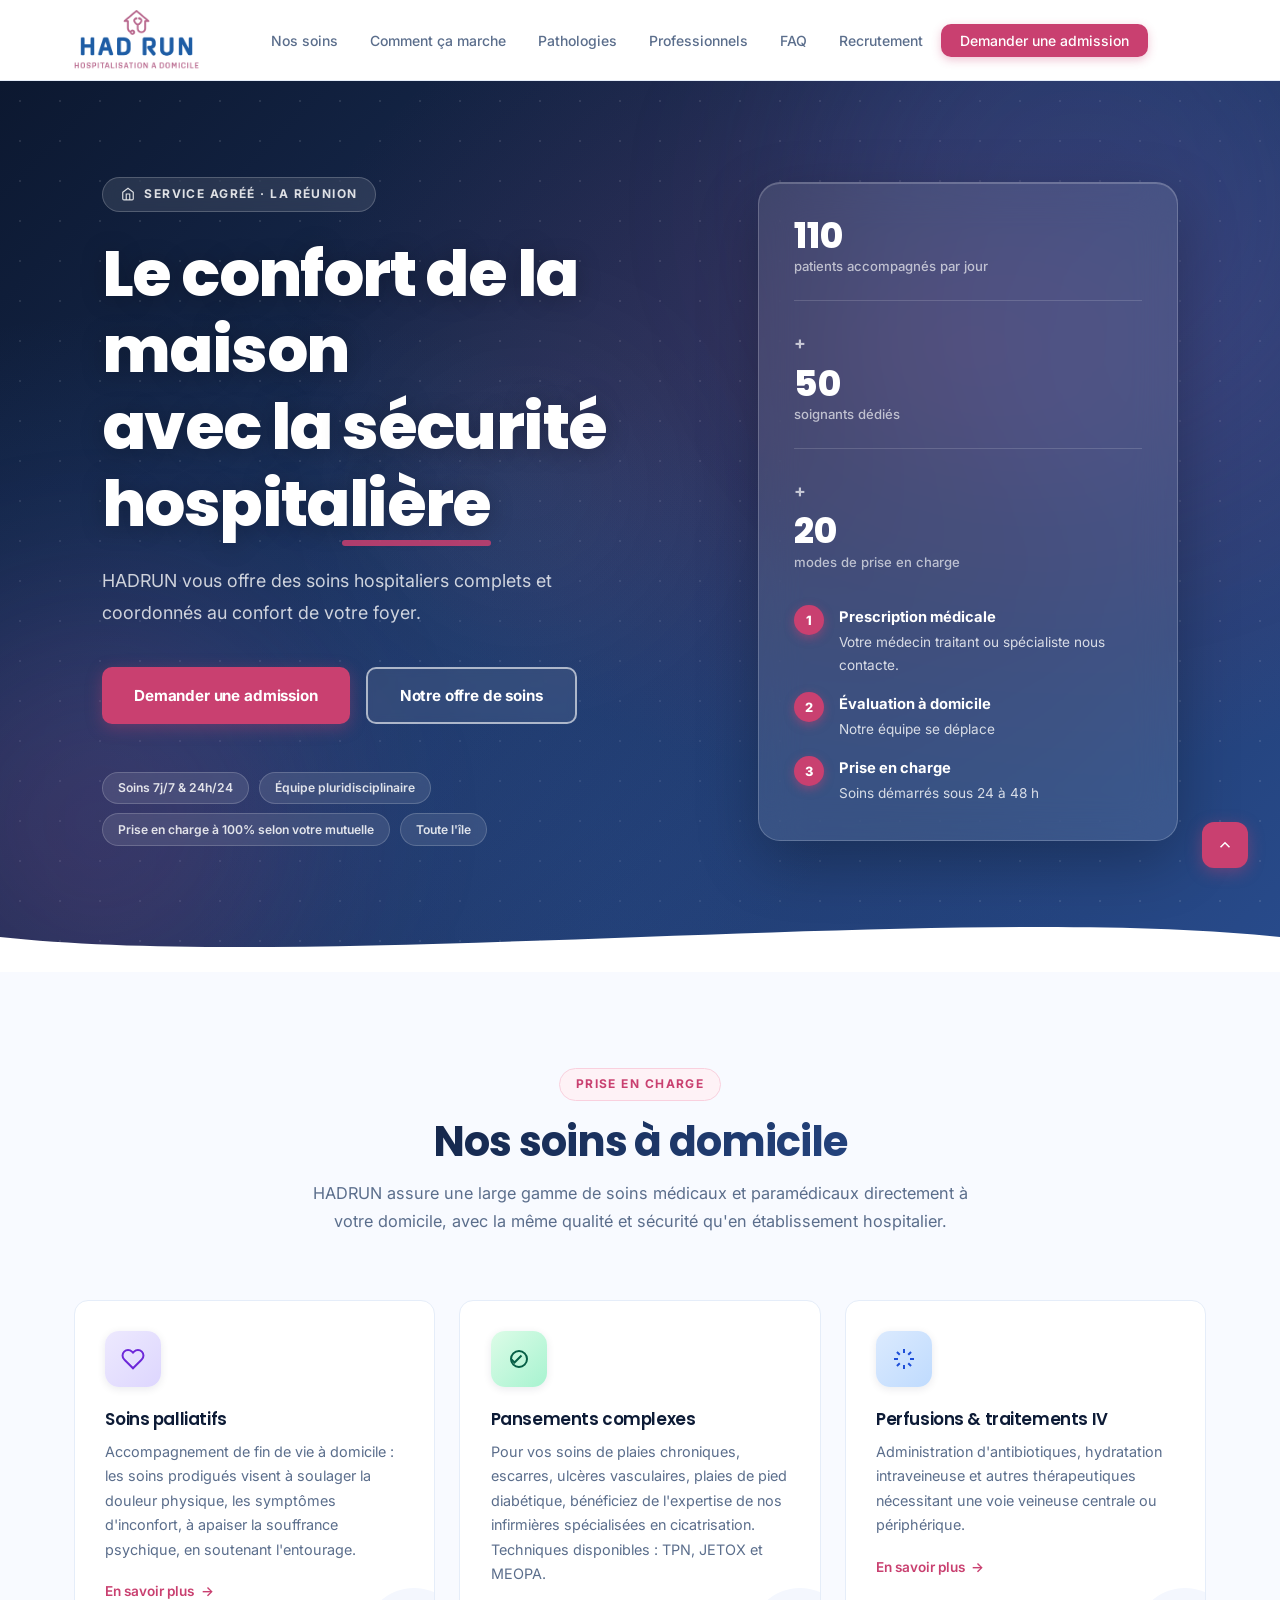
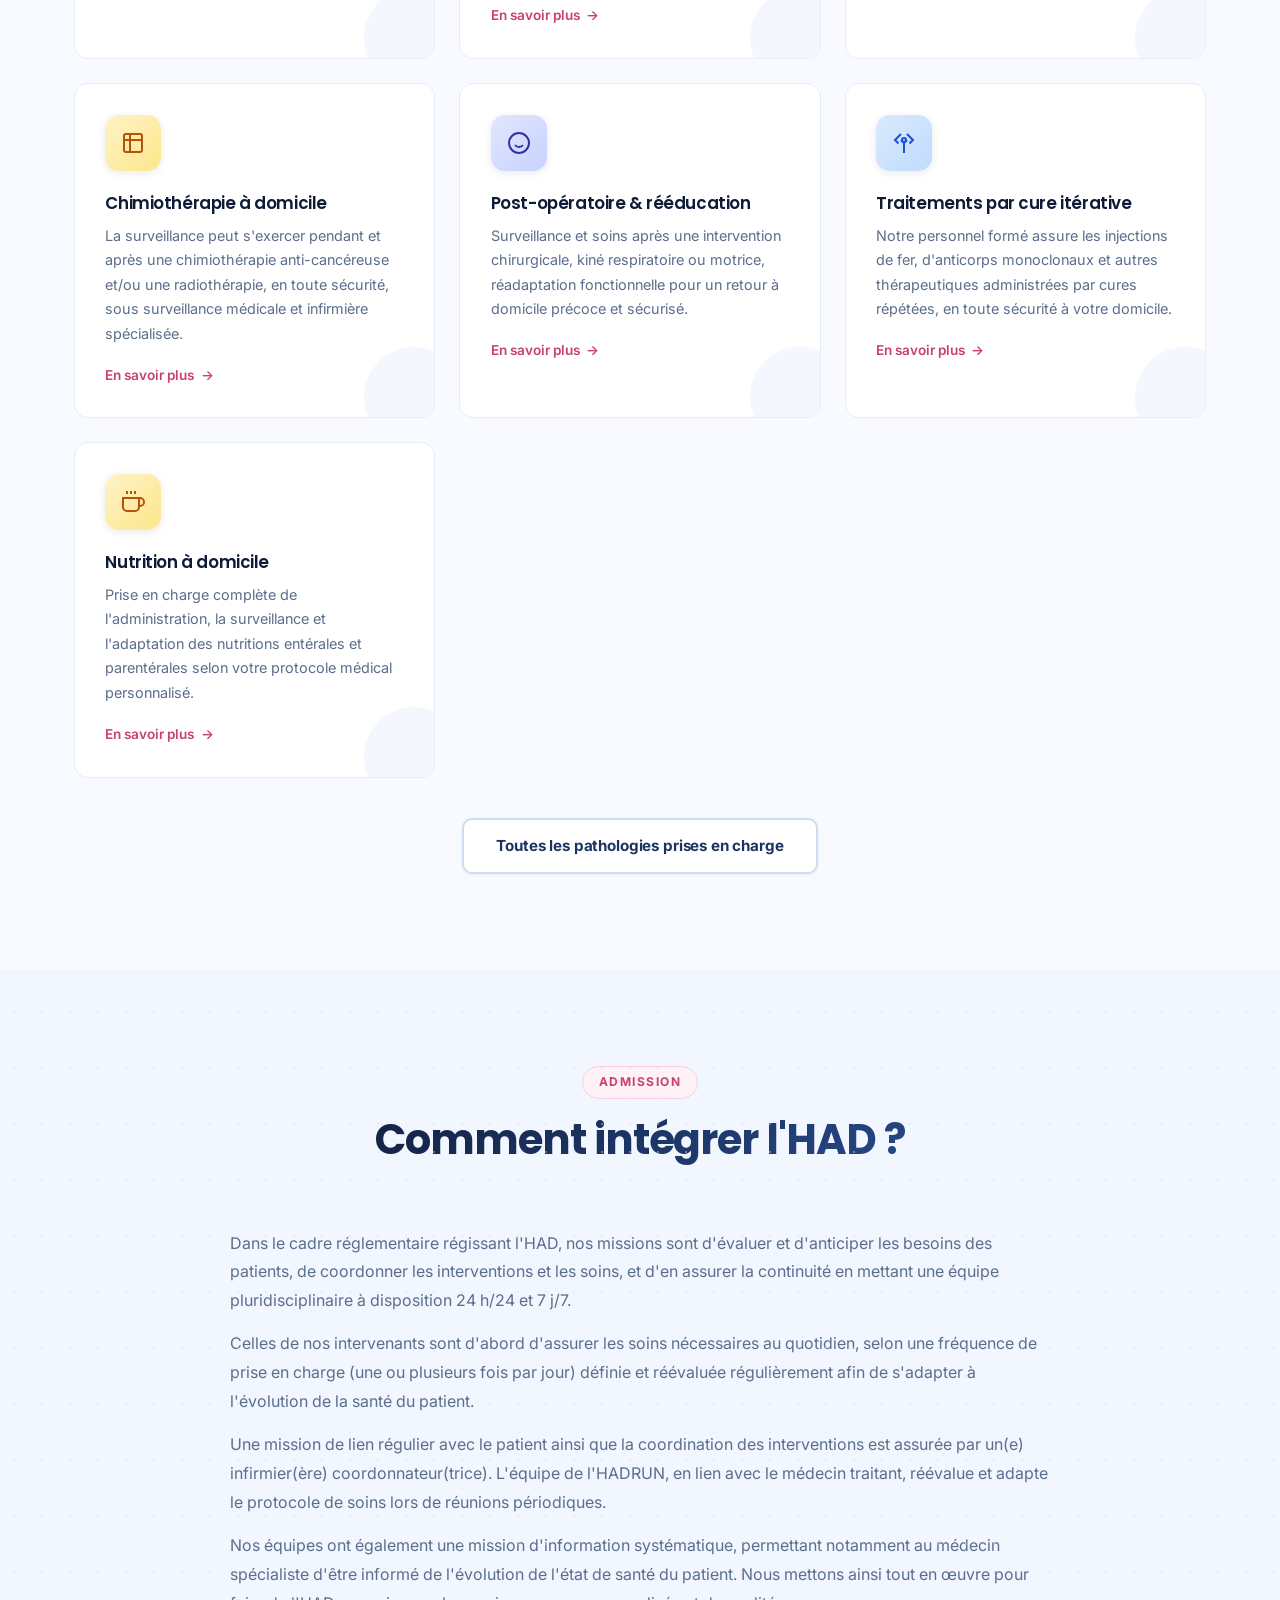
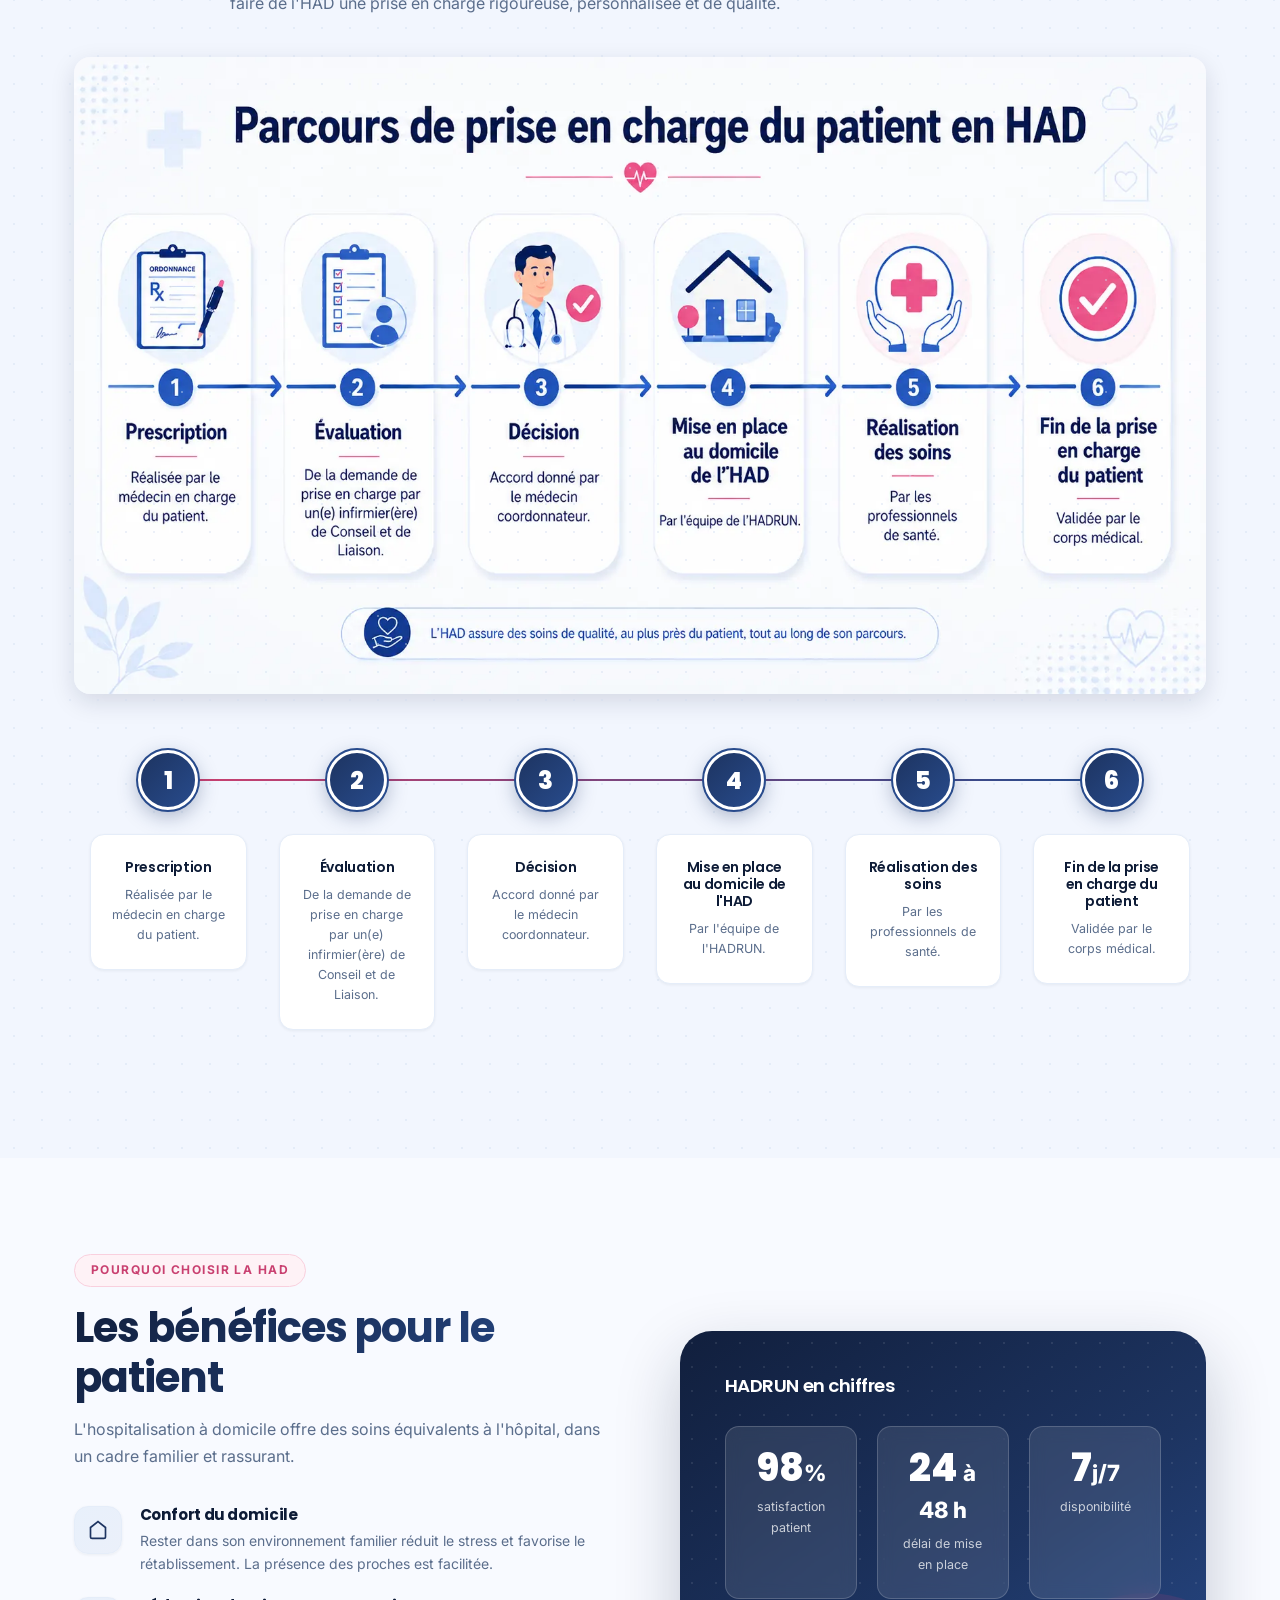
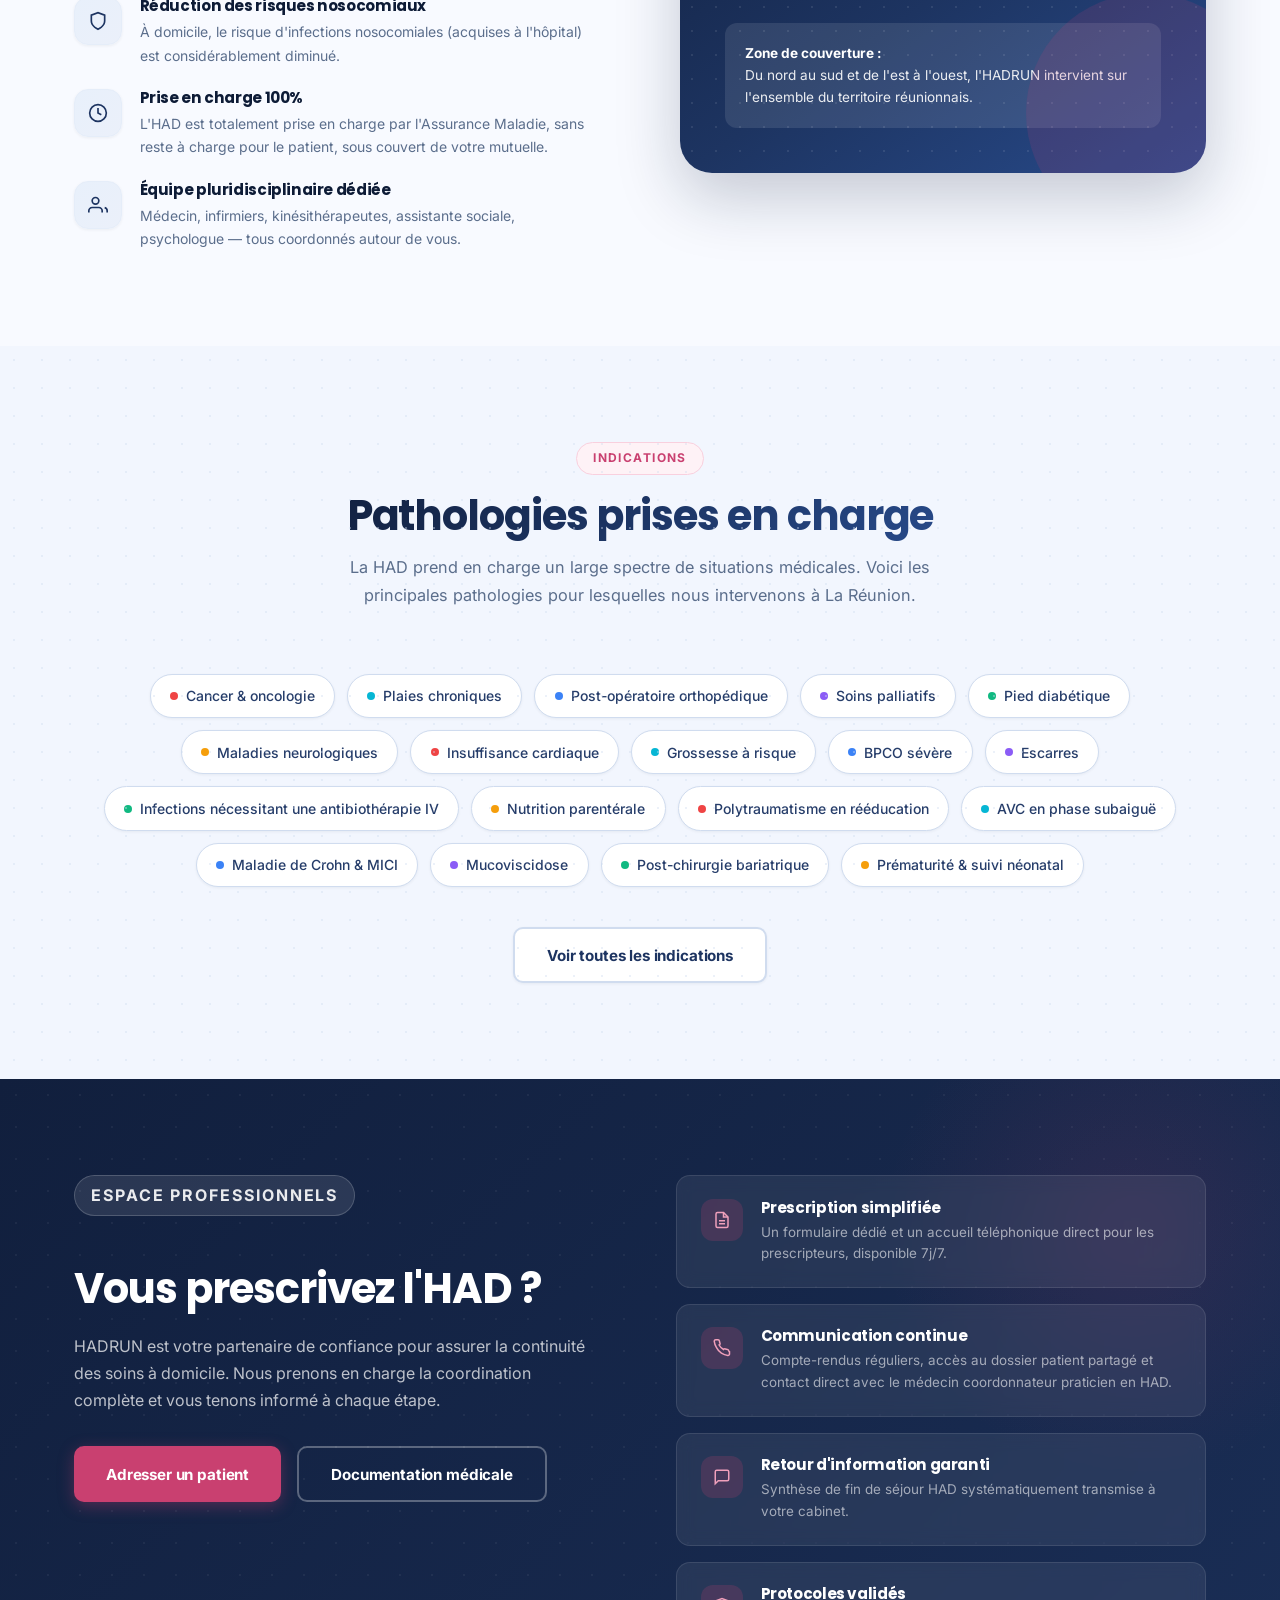
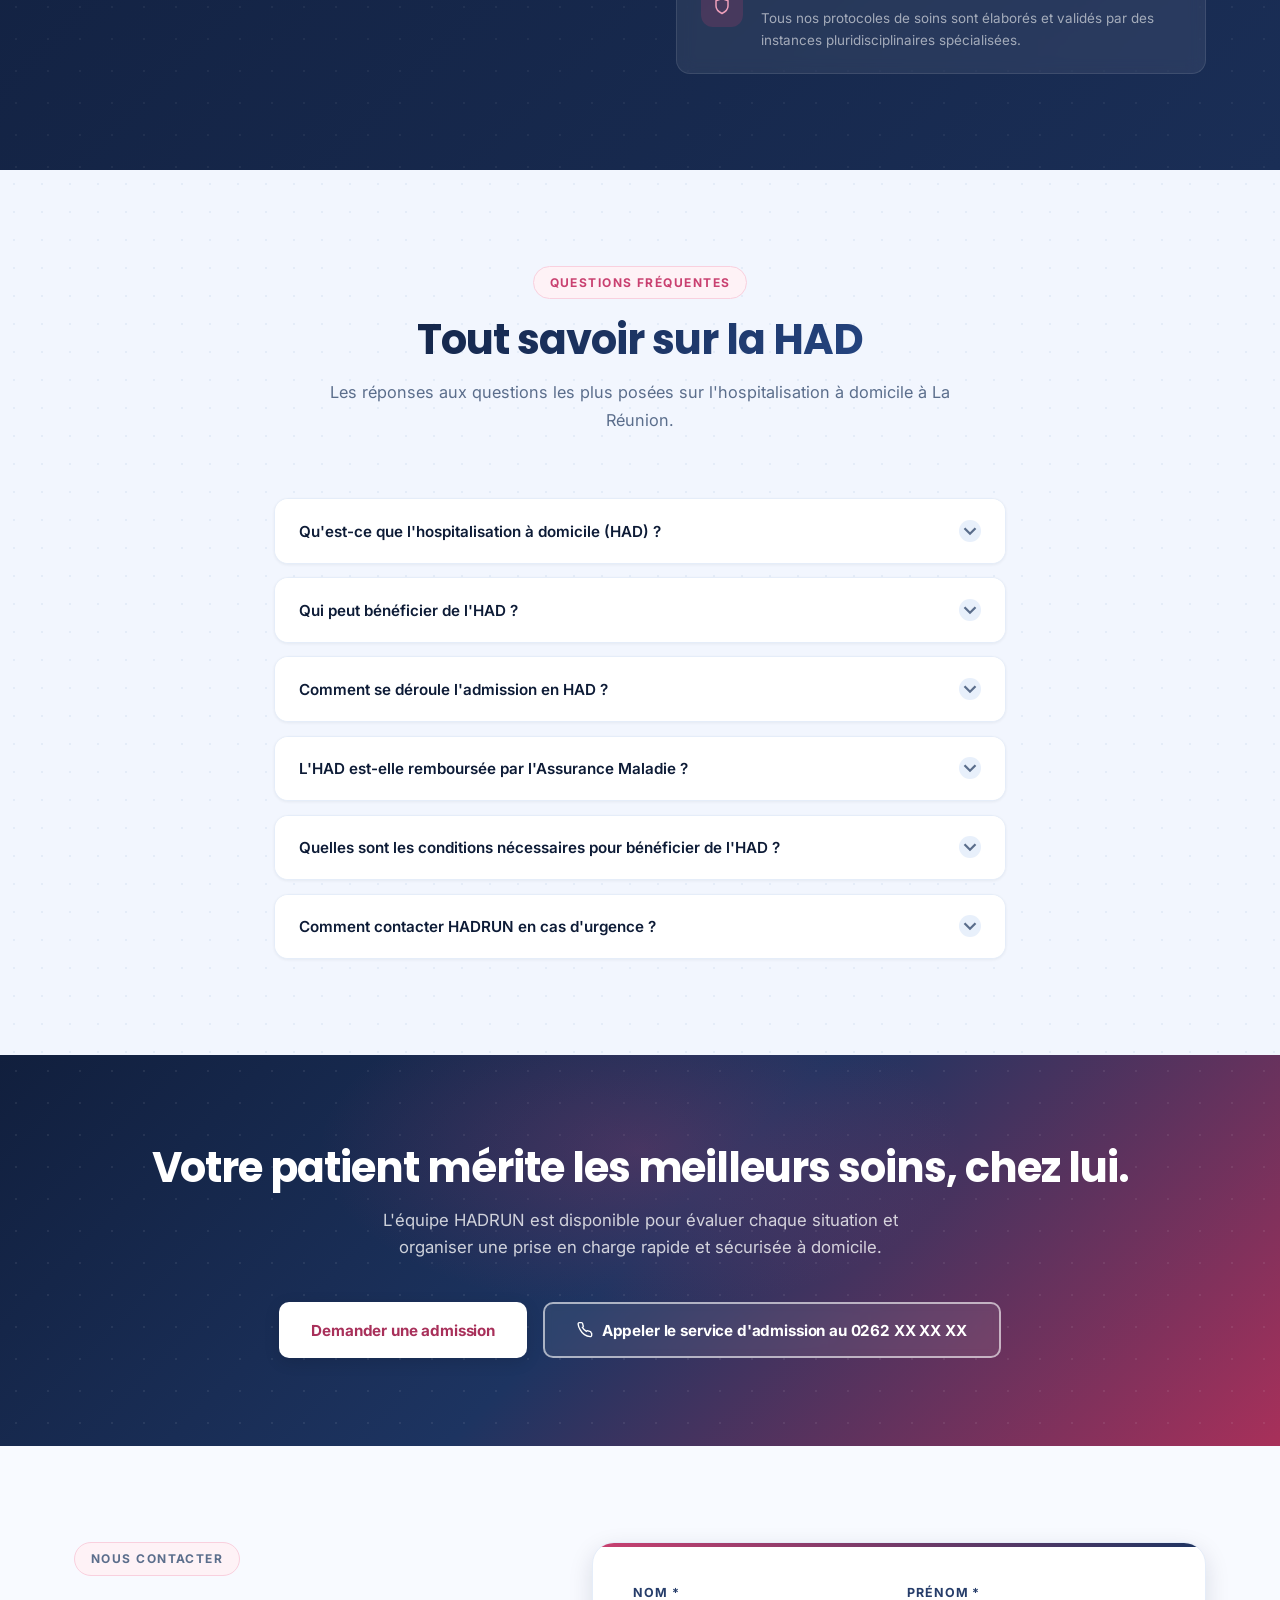
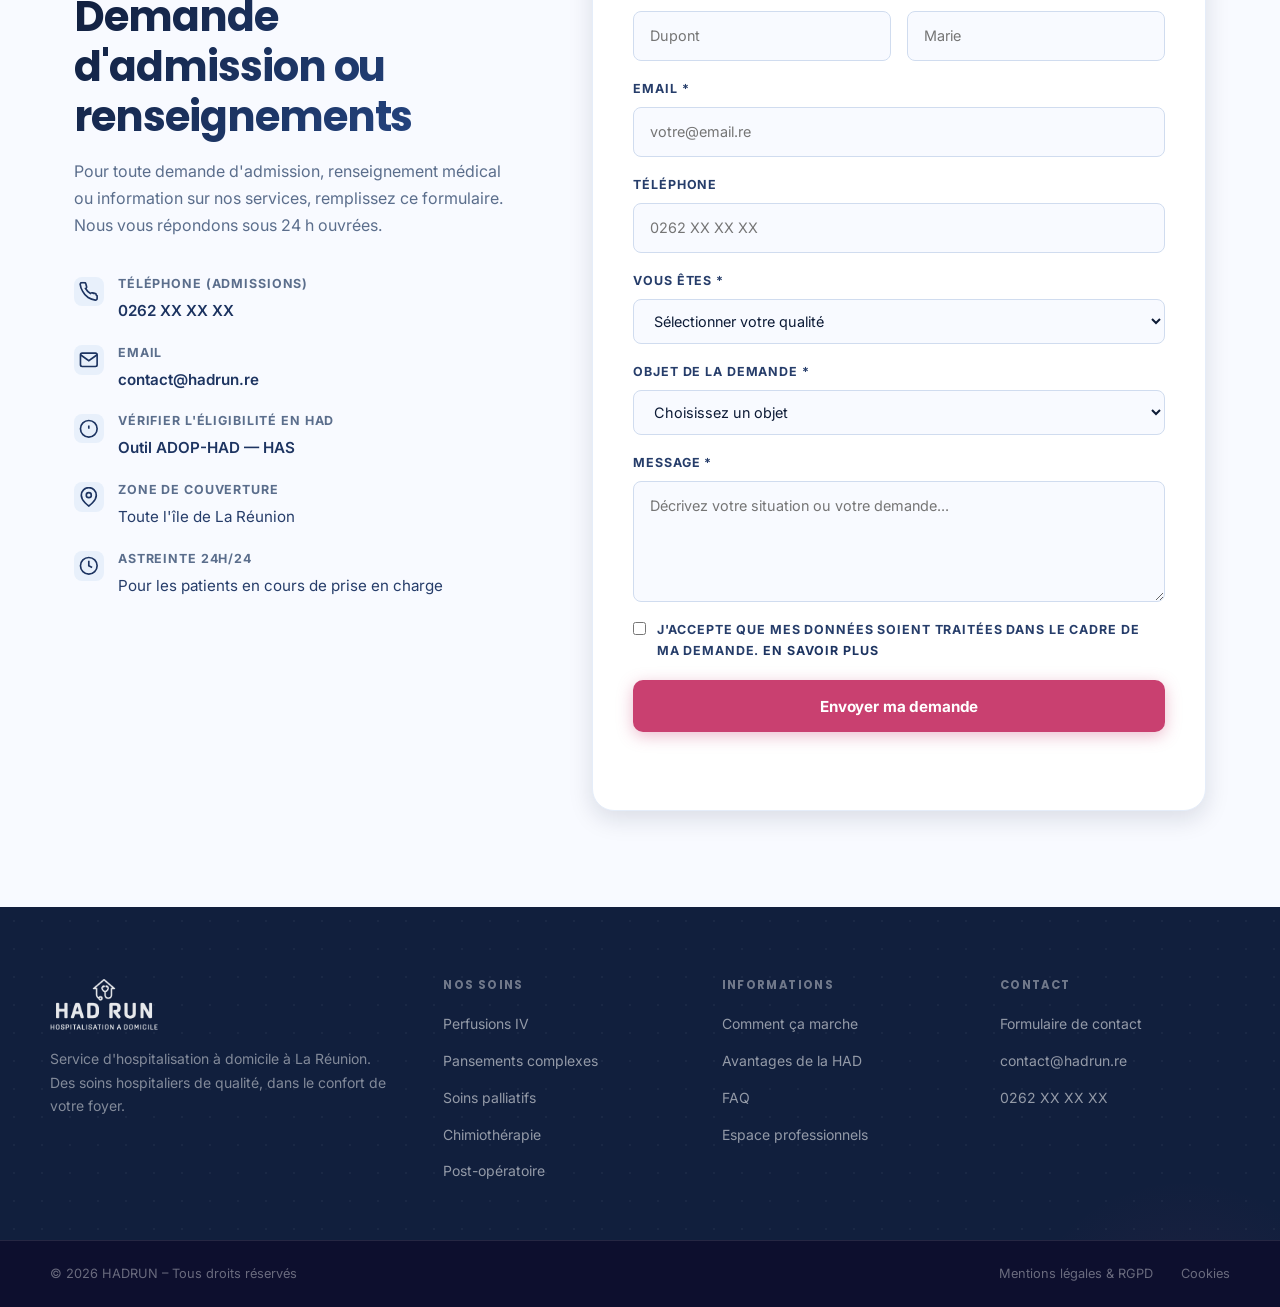
==== index.html @ a7062b59 "Update index.html" ====
<!DOCTYPE html>
<html lang="fr" dir="ltr">
<head>
  <meta charset="UTF-8">
  <meta name="viewport" content="width=device-width, initial-scale=1.0">

  <!-- SEO Primaire -->
  <title>HADRUN – Hospitalisation à Domicile à La Réunion</title>
  <meta name="description" content="HADRUN, service d'hospitalisation à domicile à La Réunion. Des soins hospitaliers de qualité chez vous : perfusions, pansements complexes, soins palliatifs, chimiothérapie et plus encore.">
  <meta name="keywords" content="hospitalisation à domicile, HAD, La Réunion, soins à domicile, HAD Réunion, perfusion domicile, soins palliatifs domicile, HADRUN">
  <meta name="robots" content="index, follow, max-image-preview:large, max-snippet:-1, max-video-preview:-1">
  <meta name="author" content="HADRUN">
  <meta name="language" content="fr">

  <!-- Géolocalisation -->
  <meta name="geo.region" content="FR-RE">
  <meta name="geo.placename" content="La Réunion">
  <meta name="geo.position" content="-21.115141;55.536384">
  <meta name="ICBM" content="-21.115141, 55.536384">

  <!-- Canonical -->
  <link rel="canonical" href="https://hadrun.re/">

  <!-- Open Graph -->
  <meta property="og:type" content="website">
  <meta property="og:url" content="https://hadrun.re/">
  <meta property="og:title" content="HADRUN – Hospitalisation à Domicile à La Réunion">
  <meta property="og:description" content="Des soins hospitaliers de qualité chez vous à La Réunion. Perfusions, pansements complexes, soins palliatifs, chimiothérapie à domicile.">
  <meta property="og:image" content="https://hadrun.re/images/og-cover.jpg">
  <meta property="og:image:width" content="1200">
  <meta property="og:image:height" content="630">
  <meta property="og:locale" content="fr_FR">
  <meta property="og:site_name" content="HADRUN">

  <!-- Twitter Card -->
  <meta name="twitter:card" content="summary_large_image">
  <meta name="twitter:title" content="HADRUN – Hospitalisation à Domicile La Réunion">
  <meta name="twitter:description" content="Des soins hospitaliers chez vous à La Réunion.">
  <meta name="twitter:image" content="https://hadrun.re/images/og-cover.jpg">

  <!-- PWA -->
  <link rel="manifest" href="/manifest.json">
  <meta name="theme-color" content="#1D3461">
  <meta name="apple-mobile-web-app-capable" content="yes">
  <meta name="apple-mobile-web-app-status-bar-style" content="black-translucent">
  <meta name="apple-mobile-web-app-title" content="HADRUN">

  <!-- Favicons -->
  <link rel="icon" type="image/svg+xml" href="/images/favicon.svg">

  <!-- Polices -->
  <link rel="preconnect" href="https://fonts.googleapis.com">
  <link rel="preconnect" href="https://fonts.gstatic.com" crossorigin>
  <link rel="preload" as="style" href="https://fonts.googleapis.com/css2?family=Poppins:wght@400;600;700;800&family=Inter:wght@400;500;600&display=swap">
  <link rel="stylesheet" href="https://fonts.googleapis.com/css2?family=Poppins:wght@400;600;700;800&family=Inter:wght@400;500;600&display=swap">

  <!-- CSS -->
  <link rel="stylesheet" href="/css/style.css">

  <!-- Schema.org -->
  <script type="application/ld+json">
  {
    "@context": "https://schema.org",
    "@graph": [
      {
        "@type": "MedicalOrganization",
        "@id": "https://hadrun.re/#organization",
        "name": "HADRUN",
        "alternateName": "Hospitalisation à Domicile Réunion",
        "url": "https://hadrun.re/",
        "description": "Service d'hospitalisation à domicile à La Réunion",
        "areaServed": { "@type": "Place", "name": "La Réunion" },
        "medicalSpecialty": "Nursing",
        "contactPoint": {
          "@type": "ContactPoint",
          "contactType": "customer support",
          "availableLanguage": "fr",
          "email": "contact@hadrun.re",
          "telephone": "+262-262-XX-XX-XX"
        }
      },
      {
        "@type": "WebSite",
        "@id": "https://hadrun.re/#website",
        "url": "https://hadrun.re/",
        "name": "HADRUN – Hospitalisation à Domicile La Réunion",
        "inLanguage": "fr-FR"
      },
      {
        "@type": "FAQPage",
        "@id": "https://hadrun.re/#faq",
        "mainEntity": [
          {
            "@type": "Question",
            "name": "Qu'est-ce que l'hospitalisation à domicile (HAD) ?",
            "acceptedAnswer": {
              "@type": "Answer",
              "text": "L'hospitalisation à domicile (HAD) est un mode de prise en charge permettant d'assurer à votre domicile des soins médicaux et paramédicaux continus et coordonnés, d'une technicité équivalente à ceux prodigués en milieu hospitalier."
            }
          },
          {
            "@type": "Question",
            "name": "Comment bénéficier de la HAD à La Réunion ?",
            "acceptedAnswer": {
              "@type": "Answer",
              "text": "L'admission en HAD nécessite une prescription médicale. Votre médecin traitant, un médecin hospitalier ou un spécialiste peut demander votre admission. HADRUN prend ensuite en charge l'évaluation de votre situation et l'organisation de votre prise en charge."
            }
          }
        ]
      }
    ]
  }
  </script>
</head>

<body>

  <header class="site-header" id="site-header" role="banner">
    <div class="container header-inner">
      <a href="/" class="logo" aria-label="Accueil HADRUN">
        <img src="/images/logo.png" alt="HADRUN – Hospitalisation à Domicile La Réunion" class="logo-img">
      </a>

      <button class="burger" id="burger-btn" aria-expanded="false" aria-controls="main-nav" aria-label="Ouvrir le menu">
        <span></span><span></span><span></span>
      </button>

      <nav class="main-nav" id="main-nav" role="navigation" aria-label="Navigation principale">
        <ul role="list">
          <li><a href="/#soins" class="nav-link">Nos soins</a></li>
          <li><a href="/#comment-ca-marche" class="nav-link">Comment ça marche</a></li>
          <li><a href="/pages/pathologies.html" class="nav-link">Pathologies</a></li>
          <li><a href="/#professionnels" class="nav-link">Professionnels</a></li>
          <li><a href="/#faq" class="nav-link">FAQ</a></li>
          <li><a href="/pages/recrutement.html" class="nav-link">Recrutement</a></li>
          <li><a href="/#professionnels" class="nav-link nav-cta">Demander une admission</a></li>
        </ul>
      </nav>

      <div class="nav-backdrop" id="nav-backdrop" aria-hidden="true"></div>
    </div>
  </header>

  <main id="main-content">

    <!-- HERO -->
    <section class="hero" aria-labelledby="hero-title">
      <div class="hero-bg" aria-hidden="true">
        <div class="orb orb-1"></div>
        <div class="orb orb-2"></div>
        <div class="orb orb-3"></div>
      </div>

      <div class="container hero-inner">
        <div class="hero-content">
          <p class="hero-eyebrow">
            <svg width="14" height="14" viewBox="0 0 24 24" fill="none" stroke="currentColor" stroke-width="2" aria-hidden="true"><path d="M3 9l9-7 9 7v11a2 2 0 0 1-2 2H5a2 2 0 0 1-2-2z"/><polyline points="9 22 9 12 15 12 15 22"/></svg>
            Service agréé · La Réunion
          </p>
          <h1 id="hero-title">Le confort de la maison<br>avec la <em>sécurité hospitalière</em></h1>
          <p class="hero-desc">HADRUN vous offre des soins hospitaliers complets et coordonnés au confort de votre foyer.</p>
          <div class="hero-actions">
            <a href="/#professionnels" class="btn btn-primary">Demander une admission</a>
            <a href="/#soins" class="btn btn-outline">Notre offre de soins</a>
          </div>
          <div class="hero-badges">
            <span class="badge">Soins 7j/7 &amp; 24h/24</span>
            <span class="badge">Équipe pluridisciplinaire</span>
            <span class="badge">Prise en charge à 100% selon votre mutuelle</span>
            <span class="badge">Toute l'île</span>
          </div>
        </div>

        <div class="hero-card" role="region" aria-label="HADRUN en chiffres">
          <div class="hero-card-inner">
            <div class="hero-stat">
              <span class="hero-stat-num" data-target="110">0</span>
              <span class="hero-stat-label">patients accompagnés par jour</span>
            </div>
            <div class="hero-stat-divider" aria-hidden="true"></div>
            <div class="hero-stat">
              <span style="font-size:1.1rem;font-weight:700;color:rgba(255,255,255,.7);vertical-align:top;line-height:2.2">+</span><span class="hero-stat-num" data-target="50">0</span>
              <span class="hero-stat-label">soignants dédiés</span>
            </div>
            <div class="hero-stat-divider" aria-hidden="true"></div>
            <div class="hero-stat">
              <span style="font-size:1.1rem;font-weight:700;color:rgba(255,255,255,.7);vertical-align:top;line-height:2.2">+</span><span class="hero-stat-num" data-target="20">0</span>
              <span class="hero-stat-label">modes de prise en charge</span>
            </div>
          </div>

          <div class="steps-mini" aria-label="Les 3 étapes pour être admis">
            <div class="step-mini">
              <span class="step-mini-num">1</span>
              <div class="step-mini-text"><strong>Prescription médicale</strong>Votre médecin traitant ou spécialiste nous contacte.</div>
            </div>
            <div class="step-mini">
              <span class="step-mini-num">2</span>
              <div class="step-mini-text"><strong>Évaluation à domicile</strong>Notre équipe se déplace</div>
            </div>
            <div class="step-mini">
              <span class="step-mini-num">3</span>
              <div class="step-mini-text"><strong>Prise en charge</strong>Soins démarrés sous 24 à 48 h</div>
            </div>
          </div>
        </div>
      </div>

      <div class="hero-wave" aria-hidden="true">
        <svg viewBox="0 0 1440 60" preserveAspectRatio="none"><path d="M0,30 C360,60 1080,0 1440,30 L1440,60 L0,60 Z" fill="white"/></svg>
      </div>
    </section>

    <!-- NOS SOINS -->
    <section class="section services" id="soins" aria-labelledby="soins-title">
      <div class="container">
        <div class="section-header">
          <p class="section-eyebrow">Prise en charge</p>
          <h2 id="soins-title">Nos soins à domicile</h2>
          <p class="section-desc">HADRUN assure une large gamme de soins médicaux et paramédicaux directement à votre domicile, avec la même qualité et sécurité qu'en établissement hospitalier.</p>
        </div>

        <div class="cards-grid cards-3">

          <!-- 1 — Soins palliatifs -->
          <article class="card card-service" data-aos>
            <div class="card-icon card-icon--purple" aria-hidden="true">
              <svg viewBox="0 0 24 24" fill="none" stroke="currentColor" stroke-width="2"><path d="M20.84 4.61a5.5 5.5 0 0 0-7.78 0L12 5.67l-1.06-1.06a5.5 5.5 0 0 0-7.78 7.78l1.06 1.06L12 21.23l7.78-7.78 1.06-1.06a5.5 5.5 0 0 0 0-7.78z"/></svg>
            </div>
            <h3 class="card-title">Soins palliatifs</h3>
            <p class="card-desc">Accompagnement de fin de vie à domicile : les soins prodigués visent à soulager la douleur physique, les symptômes d'inconfort, à apaiser la souffrance psychique, en soutenant l'entourage.</p>
            <a href="/pages/pathologies.html#palliatifs" class="card-link">En savoir plus <span aria-hidden="true">→</span></a>
          </article>

          <!-- 2 — Pansements complexes -->
          <article class="card card-service" data-aos>
            <div class="card-icon card-icon--green" aria-hidden="true">
              <svg viewBox="0 0 24 24" fill="none" stroke="currentColor" stroke-width="2"><path d="M4.5 12.5l3 3 7-7"/><path d="M20 12a8 8 0 1 1-16 0 8 8 0 0 1 16 0z"/></svg>
            </div>
            <h3 class="card-title">Pansements complexes</h3>
            <p class="card-desc">Pour vos soins de plaies chroniques, escarres, ulcères vasculaires, plaies de pied diabétique, bénéficiez de l'expertise de nos infirmières spécialisées en cicatrisation. Techniques disponibles : TPN, JETOX et MEOPA.</p>
            <a href="/pages/pathologies.html#pansements" class="card-link">En savoir plus <span aria-hidden="true">→</span></a>
          </article>

          <!-- 3 — Perfusions IV -->
          <article class="card card-service" data-aos>
            <div class="card-icon card-icon--teal" aria-hidden="true">
              <svg viewBox="0 0 24 24" fill="none" stroke="currentColor" stroke-width="2"><path d="M12 2v4M12 18v4M4.93 4.93l2.83 2.83M16.24 16.24l2.83 2.83M2 12h4M18 12h4M4.93 19.07l2.83-2.83M16.24 7.76l2.83-2.83"/></svg>
            </div>
            <h3 class="card-title">Perfusions &amp; traitements IV</h3>
            <p class="card-desc">Administration d'antibiotiques, hydratation intraveineuse et autres thérapeutiques nécessitant une voie veineuse centrale ou périphérique.</p>
            <a href="/pages/pathologies.html#perfusions" class="card-link">En savoir plus <span aria-hidden="true">→</span></a>
          </article>

          <!-- 4 — Chimiothérapie -->
          <article class="card card-service" data-aos>
            <div class="card-icon card-icon--amber" aria-hidden="true">
              <svg viewBox="0 0 24 24" fill="none" stroke="currentColor" stroke-width="2"><path d="M9 3H5a2 2 0 0 0-2 2v4m6-6h10a2 2 0 0 1 2 2v4M9 3v18m0 0h10a2 2 0 0 0 2-2V9M9 21H5a2 2 0 0 1-2-2V9m0 0h18"/></svg>
            </div>
            <h3 class="card-title">Chimiothérapie à domicile</h3>
            <p class="card-desc">La surveillance peut s'exercer pendant et après une chimiothérapie anti-cancéreuse et/ou une radiothérapie, en toute sécurité, sous surveillance médicale et infirmière spécialisée.</p>
            <a href="/pages/pathologies.html#chimiotherapie" class="card-link">En savoir plus <span aria-hidden="true">→</span></a>
          </article>

          <!-- 5 — Post-opératoire -->
          <article class="card card-service" data-aos>
            <div class="card-icon card-icon--blue" aria-hidden="true">
              <svg viewBox="0 0 24 24" fill="none" stroke="currentColor" stroke-width="2"><circle cx="12" cy="12" r="10"/><path d="M8 14s1.5 2 4 2 4-2 4-2"/><line x1="9" y1="9" x2="9.01" y2="9"/><line x1="15" y1="9" x2="15.01" y2="9"/></svg>
            </div>
            <h3 class="card-title">Post-opératoire &amp; rééducation</h3>
            <p class="card-desc">Surveillance et soins après une intervention chirurgicale, kiné respiratoire ou motrice, réadaptation fonctionnelle pour un retour à domicile précoce et sécurisé.</p>
            <a href="/pages/pathologies.html#postoperatoire" class="card-link">En savoir plus <span aria-hidden="true">→</span></a>
          </article>

          <!-- 6 — Traitements par cure itérative -->
          <article class="card card-service" data-aos>
            <div class="card-icon card-icon--teal" aria-hidden="true">
              <svg viewBox="0 0 24 24" fill="none" stroke="currentColor" stroke-width="2"><path d="M9 3l-6 6 3.5 3.5M15 3l6 6-3.5 3.5M12 22V12m0 0l-3-3m3 3l3-3"/><circle cx="12" cy="9" r="2"/></svg>
            </div>
            <h3 class="card-title">Traitements par cure itérative</h3>
            <p class="card-desc">Notre personnel formé assure les injections de fer, d'anticorps monoclonaux et autres thérapeutiques administrées par cures répétées, en toute sécurité à votre domicile.</p>
            <a href="/pages/pathologies.html" class="card-link">En savoir plus <span aria-hidden="true">→</span></a>
          </article>

          <!-- 7 — Nutrition -->
          <article class="card card-service" data-aos>
            <div class="card-icon card-icon--amber" aria-hidden="true">
              <svg viewBox="0 0 24 24" fill="none" stroke="currentColor" stroke-width="2"><path d="M18 8h1a4 4 0 0 1 0 8h-1"/><path d="M2 8h16v9a4 4 0 0 1-4 4H6a4 4 0 0 1-4-4V8z"/><line x1="6" y1="1" x2="6" y2="4"/><line x1="10" y1="1" x2="10" y2="4"/><line x1="14" y1="1" x2="14" y2="4"/></svg>
            </div>
            <h3 class="card-title">Nutrition à domicile</h3>
            <p class="card-desc">Prise en charge complète de l'administration, la surveillance et l'adaptation des nutritions entérales et parentérales selon votre protocole médical personnalisé.</p>
            <a href="/pages/pathologies.html" class="card-link">En savoir plus <span aria-hidden="true">→</span></a>
          </article>

        </div>

        <div style="text-align:center;margin-top:2.5rem">
          <a href="/pages/pathologies.html" class="btn btn-secondary">Toutes les pathologies prises en charge</a>
        </div>
      </div>
    </section>

    <!-- COMMENT ÇA MARCHE -->
    <section class="section section-alt" id="comment-ca-marche" aria-labelledby="process-title">
      <div class="container">
        <div class="section-header">
          <p class="section-eyebrow">Admission</p>
          <h2 id="process-title">Comment intégrer l'HAD ?</h2>
        </div>

        <!-- Texte descriptif -->
        <div style="max-width:820px;margin:0 auto 2.5rem;text-align:left">
          <p style="color:var(--text-muted);line-height:1.8;margin-bottom:.9rem">Dans le cadre réglementaire régissant l'HAD, nos missions sont d'évaluer et d'anticiper les besoins des patients, de coordonner les interventions et les soins, et d'en assurer la continuité en mettant une équipe pluridisciplinaire à disposition 24 h/24 et 7 j/7.</p>
          <p style="color:var(--text-muted);line-height:1.8;margin-bottom:.9rem">Celles de nos intervenants sont d'abord d'assurer les soins nécessaires au quotidien, selon une fréquence de prise en charge (une ou plusieurs fois par jour) définie et réévaluée régulièrement afin de s'adapter à l'évolution de la santé du patient.</p>
          <p style="color:var(--text-muted);line-height:1.8;margin-bottom:.9rem">Une mission de lien régulier avec le patient ainsi que la coordination des interventions est assurée par un(e) infirmier(ère) coordonnateur(trice). L'équipe de l'HADRUN, en lien avec le médecin traitant, réévalue et adapte le protocole de soins lors de réunions périodiques.</p>
          <p style="color:var(--text-muted);line-height:1.8">Nos équipes ont également une mission d'information systématique, permettant notamment au médecin spécialiste d'être informé de l'évolution de l'état de santé du patient. Nous mettons ainsi tout en œuvre pour faire de l'HAD une prise en charge rigoureuse, personnalisée et de qualité.</p>
        </div>

        <!-- Schéma du parcours patient -->
        <div style="margin:0 auto 3.5rem;text-align:center">
          <img src="/images/parcours-had.webp" alt="Schéma du parcours de prise en charge du patient en HAD — 6 étapes : Prescription, Évaluation, Décision, Mise en place, Réalisation des soins, Fin de prise en charge" style="max-width:100%;border-radius:16px;box-shadow:var(--shadow-md)">
        </div>

        <div class="process-grid">
          <div class="process-step" data-aos>
            <div class="process-num">1</div>
            <div class="process-step-inner">
              <h3>Prescription</h3>
              <p>Réalisée par le médecin en charge du patient.</p>
            </div>
          </div>
          <div class="process-step" data-aos>
            <div class="process-num">2</div>
            <div class="process-step-inner">
              <h3>Évaluation</h3>
              <p>De la demande de prise en charge par un(e) infirmier(ère) de Conseil et de Liaison.</p>
            </div>
          </div>
          <div class="process-step" data-aos>
            <div class="process-num">3</div>
            <div class="process-step-inner">
              <h3>Décision</h3>
              <p>Accord donné par le médecin coordonnateur.</p>
            </div>
          </div>
          <div class="process-step" data-aos>
            <div class="process-num">4</div>
            <div class="process-step-inner">
              <h3>Mise en place au domicile de l'HAD</h3>
              <p>Par l'équipe de l'HADRUN.</p>
            </div>
          </div>
          <div class="process-step" data-aos>
            <div class="process-num">5</div>
            <div class="process-step-inner">
              <h3>Réalisation des soins</h3>
              <p>Par les professionnels de santé.</p>
            </div>
          </div>
          <div class="process-step" data-aos>
            <div class="process-num">6</div>
            <div class="process-step-inner">
              <h3>Fin de la prise en charge du patient</h3>
              <p>Validée par le corps médical.</p>
            </div>
          </div>
        </div>
      </div>
    </section>

    <!-- AVANTAGES -->
    <section class="section" id="avantages" aria-labelledby="avantages-title">
      <div class="container">
        <div class="benefits-layout">
          <div class="benefits-content">
            <p class="section-eyebrow">Pourquoi choisir la HAD</p>
            <h2 id="avantages-title" style="background:linear-gradient(135deg,var(--primary-dark),var(--primary-light));-webkit-background-clip:text;-webkit-text-fill-color:transparent;background-clip:text">Les bénéfices pour le patient</h2>
            <p style="color:var(--text-muted);margin-top:.85rem;line-height:1.7">L'hospitalisation à domicile offre des soins équivalents à l'hôpital, dans un cadre familier et rassurant.</p>

            <div class="benefits-list">
              <div class="benefit-item" data-aos>
                <div class="benefit-icon">
                  <svg viewBox="0 0 24 24" fill="none" stroke="currentColor" stroke-width="2"><path d="M3 9l9-7 9 7v11a2 2 0 0 1-2 2H5a2 2 0 0 1-2-2z"/></svg>
                </div>
                <div>
                  <h4>Confort du domicile</h4>
                  <p>Rester dans son environnement familier réduit le stress et favorise le rétablissement. La présence des proches est facilitée.</p>
                </div>
              </div>
              <div class="benefit-item" data-aos>
                <div class="benefit-icon">
                  <svg viewBox="0 0 24 24" fill="none" stroke="currentColor" stroke-width="2"><path d="M12 22s8-4 8-10V5l-8-3-8 3v7c0 6 8 10 8 10z"/></svg>
                </div>
                <div>
                  <h4>Réduction des risques nosocomiaux</h4>
                  <p>À domicile, le risque d'infections nosocomiales (acquises à l'hôpital) est considérablement diminué.</p>
                </div>
              </div>
              <div class="benefit-item" data-aos>
                <div class="benefit-icon">
                  <svg viewBox="0 0 24 24" fill="none" stroke="currentColor" stroke-width="2"><circle cx="12" cy="12" r="10"/><polyline points="12 6 12 12 16 14"/></svg>
                </div>
                <div>
                  <h4>Prise en charge 100%</h4>
                  <p>L'HAD est totalement prise en charge par l'Assurance Maladie, sans reste à charge pour le patient, sous couvert de votre mutuelle.</p>
                </div>
              </div>
              <div class="benefit-item" data-aos>
                <div class="benefit-icon">
                  <svg viewBox="0 0 24 24" fill="none" stroke="currentColor" stroke-width="2"><path d="M17 21v-2a4 4 0 0 0-4-4H5a4 4 0 0 0-4 4v2"/><circle cx="9" cy="7" r="4"/><path d="M23 21v-2a4 4 0 0 0-3-3.87"/></svg>
                </div>
                <div>
                  <h4>Équipe pluridisciplinaire dédiée</h4>
                  <p>Médecin, infirmiers, kinésithérapeutes, assistante sociale, psychologue — tous coordonnés autour de vous.</p>
                </div>
              </div>
            </div>
          </div>

          <div class="benefits-visual" role="region" aria-label="Chiffres clés HADRUN">
            <h3 style="color:white;margin-bottom:1.75rem;font-size:1.15rem">HADRUN en chiffres</h3>
            <div class="stat-grid" style="grid-template-columns:repeat(3,1fr)">
              <div class="stat-box">
                <span class="stat-num" data-target="98">0</span><span style="font-size:1.4rem;font-weight:800;color:white">%</span>
                <span class="stat-label">satisfaction patient</span>
              </div>
              <div class="stat-box">
                <span class="stat-num" data-target="24">0</span><span style="font-size:1.4rem;font-weight:800;color:white"> à 48 h</span>
                <span class="stat-label">délai de mise en place</span>
              </div>
              <div class="stat-box">
                <span class="stat-num" data-target="7">0</span><span style="font-size:1.4rem;font-weight:800;color:white">j/7</span>
                <span class="stat-label">disponibilité</span>
              </div>
            </div>

            <div style="background:rgba(255,255,255,.1);border-radius:12px;padding:1.25rem;margin-top:1.5rem">
              <p style="font-size:.85rem;color:rgba(255,255,255,.9);line-height:1.6">
                <strong style="color:white">Zone de couverture :</strong><br>
                Du nord au sud et de l'est à l'ouest, l'HADRUN intervient sur l'ensemble du territoire réunionnais.
              </p>
            </div>
          </div>
        </div>
      </div>
    </section>

    <!-- PATHOLOGIES (aperçu) -->
    <section class="section section-alt" id="pathologies" aria-labelledby="patho-title">
      <div class="container">
        <div class="section-header">
          <p class="section-eyebrow">Indications</p>
          <h2 id="patho-title">Pathologies prises en charge</h2>
          <p class="section-desc">La HAD prend en charge un large spectre de situations médicales. Voici les principales pathologies pour lesquelles nous intervenons à La Réunion.</p>
        </div>

        <div class="tags-cloud" role="list" aria-label="Liste des pathologies prises en charge">
          <span class="path-tag" role="listitem"><span class="path-tag-dot path-tag-dot--red" aria-hidden="true"></span>Cancer &amp; oncologie</span>
          <span class="path-tag" role="listitem"><span class="path-tag-dot path-tag-dot--teal" aria-hidden="true"></span>Plaies chroniques</span>
          <span class="path-tag" role="listitem"><span class="path-tag-dot path-tag-dot--blue" aria-hidden="true"></span>Post-opératoire orthopédique</span>
          <span class="path-tag" role="listitem"><span class="path-tag-dot path-tag-dot--purple" aria-hidden="true"></span>Soins palliatifs</span>
          <span class="path-tag" role="listitem"><span class="path-tag-dot path-tag-dot--green" aria-hidden="true"></span>Pied diabétique</span>
          <span class="path-tag" role="listitem"><span class="path-tag-dot path-tag-dot--amber" aria-hidden="true"></span>Maladies neurologiques</span>
          <span class="path-tag" role="listitem"><span class="path-tag-dot path-tag-dot--red" aria-hidden="true"></span>Insuffisance cardiaque</span>
          <span class="path-tag" role="listitem"><span class="path-tag-dot path-tag-dot--teal" aria-hidden="true"></span>Grossesse à risque</span>
          <span class="path-tag" role="listitem"><span class="path-tag-dot path-tag-dot--blue" aria-hidden="true"></span>BPCO sévère</span>
          <span class="path-tag" role="listitem"><span class="path-tag-dot path-tag-dot--purple" aria-hidden="true"></span>Escarres</span>
          <span class="path-tag" role="listitem"><span class="path-tag-dot path-tag-dot--green" aria-hidden="true"></span>Infections nécessitant une antibiothérapie IV</span>
          <span class="path-tag" role="listitem"><span class="path-tag-dot path-tag-dot--amber" aria-hidden="true"></span>Nutrition parentérale</span>
          <span class="path-tag" role="listitem"><span class="path-tag-dot path-tag-dot--red" aria-hidden="true"></span>Polytraumatisme en rééducation</span>
          <span class="path-tag" role="listitem"><span class="path-tag-dot path-tag-dot--teal" aria-hidden="true"></span>AVC en phase subaiguë</span>
          <span class="path-tag" role="listitem"><span class="path-tag-dot path-tag-dot--blue" aria-hidden="true"></span>Maladie de Crohn &amp; MICI</span>
          <span class="path-tag" role="listitem"><span class="path-tag-dot path-tag-dot--purple" aria-hidden="true"></span>Mucoviscidose</span>
          <span class="path-tag" role="listitem"><span class="path-tag-dot path-tag-dot--green" aria-hidden="true"></span>Post-chirurgie bariatrique</span>
          <span class="path-tag" role="listitem"><span class="path-tag-dot path-tag-dot--amber" aria-hidden="true"></span>Prématurité &amp; suivi néonatal</span>
        </div>

        <div style="text-align:center;margin-top:2.5rem">
          <a href="/pages/pathologies.html" class="btn btn-secondary">Voir toutes les indications</a>
        </div>
      </div>
    </section>

    <!-- POUR LES PROFESSIONNELS -->
    <section class="pro-section" id="professionnels" aria-labelledby="pro-title">
      <div class="container">
        <div class="pro-layout">
          <div class="pro-content">
            <p class="section-eyebrow">Espace professionnels</p>
            <h2 id="pro-title">Vous prescrivez l'HAD ?</h2>
            <p>HADRUN est votre partenaire de confiance pour assurer la continuité des soins à domicile. Nous prenons en charge la coordination complète et vous tenons informé à chaque étape.</p>
            <div style="display:flex;gap:1rem;flex-wrap:wrap;margin-top:1.5rem">
              <a href="/pages/professionnels.html#formulaire" class="btn btn-primary">Adresser un patient</a>
              <a href="/pages/professionnels.html" class="btn" style="border:2px solid rgba(255,255,255,.3);color:white">Documentation médicale</a>
            </div>
          </div>

          <div class="pro-cards">
            <div class="pro-card">
              <div class="pro-card-icon">
                <svg viewBox="0 0 24 24" fill="none" stroke="currentColor" stroke-width="2"><path d="M14 2H6a2 2 0 0 0-2 2v16a2 2 0 0 0 2 2h12a2 2 0 0 0 2-2V8z"/><polyline points="14 2 14 8 20 8"/><line x1="16" y1="13" x2="8" y2="13"/><line x1="16" y1="17" x2="8" y2="17"/></svg>
              </div>
              <div>
                <h4>Prescription simplifiée</h4>
                <p>Un formulaire dédié et un accueil téléphonique direct pour les prescripteurs, disponible 7j/7.</p>
              </div>
            </div>
            <div class="pro-card">
              <div class="pro-card-icon">
                <svg viewBox="0 0 24 24" fill="none" stroke="currentColor" stroke-width="2"><path d="M22 16.92v3a2 2 0 0 1-2.18 2 19.79 19.79 0 0 1-8.63-3.07A19.5 19.5 0 0 1 4.69 11.5a19.79 19.79 0 0 1-3.07-8.67A2 2 0 0 1 3.6 1h3a2 2 0 0 1 2 1.72 12.84 12.84 0 0 0 .7 2.81 2 2 0 0 1-.45 2.11L8.09 8a16 16 0 0 0 6 6l.27-.27a2 2 0 0 1 2.11-.45 12.84 12.84 0 0 0 2.81.7A2 2 0 0 1 21 16z"/></svg>
              </div>
              <div>
                <h4>Communication continue</h4>
                <p>Compte-rendus réguliers, accès au dossier patient partagé et contact direct avec le médecin coordonnateur praticien en HAD.</p>
              </div>
            </div>
            <div class="pro-card">
              <div class="pro-card-icon">
                <svg viewBox="0 0 24 24" fill="none" stroke="currentColor" stroke-width="2"><path d="M21 15a2 2 0 0 1-2 2H7l-4 4V5a2 2 0 0 1 2-2h14a2 2 0 0 1 2 2z"/></svg>
              </div>
              <div>
                <h4>Retour d'information garanti</h4>
                <p>Synthèse de fin de séjour HAD systématiquement transmise à votre cabinet.</p>
              </div>
            </div>
            <div class="pro-card">
              <div class="pro-card-icon">
                <svg viewBox="0 0 24 24" fill="none" stroke="currentColor" stroke-width="2"><path d="M12 22s8-4 8-10V5l-8-3-8 3v7c0 6 8 10 8 10z"/></svg>
              </div>
              <div>
                <h4>Protocoles validés</h4>
                <p>Tous nos protocoles de soins sont élaborés et validés par des instances pluridisciplinaires spécialisées.</p>
              </div>
            </div>
          </div>
        </div>
      </div>
    </section>

    <!-- FAQ -->
    <section class="section section-alt faq-section" id="faq" aria-labelledby="faq-title">
      <div class="container faq-container">
        <div class="section-header">
          <p class="section-eyebrow">Questions fréquentes</p>
          <h2 id="faq-title">Tout savoir sur la HAD</h2>
          <p class="section-desc">Les réponses aux questions les plus posées sur l'hospitalisation à domicile à La Réunion.</p>
        </div>

        <div class="faq-list" role="list">
          <div class="faq-item" role="listitem">
            <button class="faq-question" aria-expanded="false" aria-controls="faq-1" id="faq-btn-1">
              Qu'est-ce que l'hospitalisation à domicile (HAD) ?
              <span class="faq-chevron" aria-hidden="true"></span>
            </button>
            <div class="faq-answer" id="faq-1" role="region" aria-labelledby="faq-btn-1">
              <p>L'hospitalisation à domicile (HAD) est un mode de prise en charge permettant d'assurer à votre domicile des soins médicaux et paramédicaux continus et coordonnés, d'une technicité équivalente à ceux prodigués en milieu hospitalier. Elle représente une véritable alternative à l'hospitalisation conventionnelle et permet d'éviter, de retarder ou de raccourcir une hospitalisation avec hébergement.</p>
            </div>
          </div>

          <div class="faq-item" role="listitem">
            <button class="faq-question" aria-expanded="false" aria-controls="faq-2" id="faq-btn-2">
              Qui peut bénéficier de l'HAD ?
              <span class="faq-chevron" aria-hidden="true"></span>
            </button>
            <div class="faq-answer" id="faq-2" role="region" aria-labelledby="faq-btn-2">
              <p>L'HAD s'adresse à tout patient, adulte ou enfant, dont l'état de santé nécessite des soins complexes ou pluriquotidiens. L'admission est possible depuis un établissement hospitalier ou directement depuis le domicile, sur prescription médicale.</p>
              <p style="margin-top:.6rem">Les patients peuvent être pris en charge également en EHPAD, ainsi que dans les autres établissements sociaux et médico-sociaux (Maison d'accueil spécialisée, Institut médico-éducatif, Maison de l'enfance à caractère social, Appartement de coordination thérapeutique…).</p>
            </div>
          </div>

          <div class="faq-item" role="listitem">
            <button class="faq-question" aria-expanded="false" aria-controls="faq-3" id="faq-btn-3">
              Comment se déroule l'admission en HAD ?
              <span class="faq-chevron" aria-hidden="true"></span>
            </button>
            <div class="faq-answer" id="faq-3" role="region" aria-labelledby="faq-btn-3">
              <p>Votre médecin (traitant, hospitalier ou spécialiste) nous contacte pour une demande d'admission. Notre infirmier de conseil et de liaison évalue votre situation clinique et sociale. Après validation par notre médecin coordonnateur, les soins peuvent débuter sous 24 à 48 h. Vous et votre entourage êtes volontaires pour cette solution ; votre accord est indispensable au bon déroulé de la prise en charge.</p>
            </div>
          </div>

          <div class="faq-item" role="listitem">
            <button class="faq-question" aria-expanded="false" aria-controls="faq-4" id="faq-btn-4">
              L'HAD est-elle remboursée par l'Assurance Maladie ?
              <span class="faq-chevron" aria-hidden="true"></span>
            </button>
            <div class="faq-answer" id="faq-4" role="region" aria-labelledby="faq-btn-4">
              <p>Oui, l'HAD est prise en charge à 100% par l'Assurance Maladie, sans avance de frais ni reste à charge pour le patient. Les médicaments, le matériel médical et les déplacements des soignants sont inclus dans cette prise en charge globale.</p>
            </div>
          </div>

          <div class="faq-item" role="listitem">
            <button class="faq-question" aria-expanded="false" aria-controls="faq-5" id="faq-btn-5">
              Quelles sont les conditions nécessaires pour bénéficier de l'HAD ?
              <span class="faq-chevron" aria-hidden="true"></span>
            </button>
            <div class="faq-answer" id="faq-5" role="region" aria-labelledby="faq-btn-5">
              <ul style="padding-left:1.1rem;list-style:disc;line-height:1.8">
                <li>Le domicile est situé dans notre zone d'intervention (toute l'île de La Réunion).</li>
                <li>L'état de santé du patient est éligible aux critères d'HAD (<a href="https://adophad.has-sante.fr/pages/admission" style="color:var(--primary);text-decoration:underline">vérifier l'éligibilité via ADOP-HAD</a>).</li>
                <li>Le domicile est adapté au mode de prise en charge.</li>
                <li>Le médecin de l'HAD estime que les soins peuvent être effectués à domicile en toute sécurité.</li>
                <li>Le patient et son entourage sont volontaires : l'HAD ne peut pas vous être imposée.</li>
              </ul>
            </div>
          </div>

          <div class="faq-item" role="listitem">
            <button class="faq-question" aria-expanded="false" aria-controls="faq-6" id="faq-btn-6">
              Comment contacter HADRUN en cas d'urgence ?
              <span class="faq-chevron" aria-hidden="true"></span>
            </button>
            <div class="faq-answer" id="faq-6" role="region" aria-labelledby="faq-btn-6">
              <p>Un numéro d'astreinte est disponible 24h/24 et 7j/7 pour tous nos patients en cours de prise en charge. Ce numéro vous est communiqué dès l'admission. En cas d'urgence vitale, composez toujours le 15 (SAMU).</p>
            </div>
          </div>
        </div>
      </div>
    </section>

    <!-- CTA BANNER -->
    <section class="cta-banner" aria-labelledby="cta-title">
      <div class="container">
        <h2 id="cta-title">Votre patient mérite les meilleurs soins, chez lui.</h2>
        <p>L'équipe HADRUN est disponible pour évaluer chaque situation et organiser une prise en charge rapide et sécurisée à domicile.</p>
        <div class="cta-actions">
          <a href="/#professionnels" class="btn btn-white">Demander une admission</a>
          <a href="tel:+262262000000" class="btn btn-outline">
            <svg width="16" height="16" viewBox="0 0 24 24" fill="none" stroke="currentColor" stroke-width="2" aria-hidden="true"><path d="M22 16.92v3a2 2 0 0 1-2.18 2 19.79 19.79 0 0 1-8.63-3.07A19.5 19.5 0 0 1 4.69 11.5a19.79 19.79 0 0 1-3.07-8.67A2 2 0 0 1 3.6 1h3a2 2 0 0 1 2 1.72 12.84 12.84 0 0 0 .7 2.81 2 2 0 0 1-.45 2.11L8.09 8a16 16 0 0 0 6 6l.27-.27a2 2 0 0 1 2.11-.45 12.84 12.84 0 0 0 2.81.7A2 2 0 0 1 21 16z"/></svg>
            Appeler le service d'admission au 0262 XX XX XX
          </a>
        </div>
      </div>
    </section>

    <!-- CONTACT -->
    <section class="section contact-section" id="contact" aria-labelledby="contact-title">
      <div class="container contact-layout">
        <div class="contact-info">
          <p class="section-eyebrow">Nous contacter</p>
          <h2 id="contact-title">Demande d'admission ou renseignements</h2>
          <p>Pour toute demande d'admission, renseignement médical ou information sur nos services, remplissez ce formulaire. Nous vous répondons sous 24 h ouvrées.</p>

          <ul class="contact-details" role="list">
            <li>
              <svg viewBox="0 0 24 24" fill="none" stroke="currentColor" stroke-width="2" aria-hidden="true"><path d="M22 16.92v3a2 2 0 0 1-2.18 2 19.79 19.79 0 0 1-8.63-3.07A19.5 19.5 0 0 1 4.69 11.5a19.79 19.79 0 0 1-3.07-8.67A2 2 0 0 1 3.6 1h3a2 2 0 0 1 2 1.72 12.84 12.84 0 0 0 .7 2.81 2 2 0 0 1-.45 2.11L8.09 8a16 16 0 0 0 6 6l.27-.27a2 2 0 0 1 2.11-.45 12.84 12.84 0 0 0 2.81.7A2 2 0 0 1 21 16z"/></svg>
              <div>
                <strong>Téléphone (admissions)</strong>
                <a href="tel:+262262000000">0262 XX XX XX</a>
              </div>
            </li>
            <li>
              <svg viewBox="0 0 24 24" fill="none" stroke="currentColor" stroke-width="2" aria-hidden="true"><path d="M4 4h16c1.1 0 2 .9 2 2v12c0 1.1-.9 2-2 2H4c-1.1 0-2-.9-2-2V6c0-1.1.9-2 2-2z"/><polyline points="22,6 12,13 2,6"/></svg>
              <div>
                <strong>Email</strong>
                <a href="mailto:contact@hadrun.re">contact@hadrun.re</a>
              </div>
            </li>
            <li>
              <svg viewBox="0 0 24 24" fill="none" stroke="currentColor" stroke-width="2" aria-hidden="true"><circle cx="12" cy="12" r="10"/><line x1="12" y1="8" x2="12" y2="12"/><line x1="12" y1="16" x2="12.01" y2="16"/></svg>
              <div>
                <strong>Vérifier l'éligibilité en HAD</strong>
                <a href="https://adophad.has-sante.fr/pages/admission" target="_blank" rel="noopener" style="color:var(--primary)">Outil ADOP-HAD — HAS</a>
              </div>
            </li>
            <li>
              <svg viewBox="0 0 24 24" fill="none" stroke="currentColor" stroke-width="2" aria-hidden="true"><path d="M21 10c0 7-9 13-9 13s-9-6-9-13a9 9 0 0 1 18 0z"/><circle cx="12" cy="10" r="3"/></svg>
              <div>
                <strong>Zone de couverture</strong>
                <span>Toute l'île de La Réunion</span>
              </div>
            </li>
            <li>
              <svg viewBox="0 0 24 24" fill="none" stroke="currentColor" stroke-width="2" aria-hidden="true"><circle cx="12" cy="12" r="10"/><polyline points="12 6 12 12 16 14"/></svg>
              <div>
                <strong>Astreinte 24h/24</strong>
                <span>Pour les patients en cours de prise en charge</span>
              </div>
            </li>
          </ul>
        </div>

        <div class="contact-form-wrap">
          <form class="contact-form" id="contact-form" action="/contact.php" method="post" novalidate>
            <div class="form-row--2">
              <div class="form-group">
                <label for="nom">Nom <span aria-hidden="true">*</span></label>
                <input type="text" id="nom" name="nom" autocomplete="family-name" required aria-required="true" placeholder="Dupont">
              </div>
              <div class="form-group">
                <label for="prenom">Prénom <span aria-hidden="true">*</span></label>
                <input type="text" id="prenom" name="prenom" autocomplete="given-name" required aria-required="true" placeholder="Marie">
              </div>
            </div>

            <div class="form-group">
              <label for="email">Email <span aria-hidden="true">*</span></label>
              <input type="email" id="email" name="email" autocomplete="email" required aria-required="true" placeholder="votre@email.re">
            </div>

            <div class="form-group">
              <label for="telephone">Téléphone</label>
              <input type="tel" id="telephone" name="telephone" autocomplete="tel" placeholder="0262 XX XX XX">
            </div>

            <div class="form-group">
              <label for="qualite">Vous êtes <span aria-hidden="true">*</span></label>
              <select id="qualite" name="qualite" required aria-required="true">
                <option value="">Sélectionner votre qualité</option>
                <option value="patient">Patient</option>
                <option value="famille">Famille / Proche</option>
                <option value="medecin">Médecin prescripteur</option>
                <option value="hospitalier">Médecin hospitalier / Spécialiste</option>
                <option value="infirmier">Infirmier libéral</option>
                <option value="autre_pro">Autre professionnel de santé</option>
                <option value="autre">Autre</option>
              </select>
            </div>

            <div class="form-group">
              <label for="sujet">Objet de la demande <span aria-hidden="true">*</span></label>
              <select id="sujet" name="sujet" required aria-required="true">
                <option value="">Choisissez un objet</option>
                <option value="admission">Demande d'admission</option>
                <option value="info_soins">Information sur les soins</option>
                <option value="info_admission">Information sur l'admission</option>
                <option value="pro">Contact prescripteur</option>
                <option value="autre">Autre demande</option>
              </select>
            </div>

            <div class="form-group">
              <label for="message">Message <span aria-hidden="true">*</span></label>
              <textarea id="message" name="message" rows="4" required aria-required="true" placeholder="Décrivez votre situation ou votre demande..."></textarea>
            </div>

            <div class="form-group form-group--check">
              <label class="checkbox-label">
                <input type="checkbox" name="rgpd" id="rgpd" required aria-required="true">
                <span>J'accepte que mes données soient traitées dans le cadre de ma demande. <a href="/mentions-legales.html#rgpd" style="color:var(--primary)">En savoir plus</a></span>
              </label>
            </div>

            <div class="form-honeypot" aria-hidden="true">
              <input type="text" name="website" tabindex="-1" autocomplete="off">
            </div>

            <button type="submit" class="btn btn-primary btn-full" id="submit-btn">
              <span class="btn-text">Envoyer ma demande</span>
              <span class="btn-loading" aria-hidden="true"></span>
            </button>

            <div class="form-feedback" id="form-feedback" role="alert" aria-live="polite"></div>
          </form>
        </div>
      </div>
    </section>

  </main>

  <footer class="site-footer" role="contentinfo">
    <div class="container footer-inner">
      <div class="footer-brand">
        <a href="/" class="logo logo--white" aria-label="Retour à l'accueil HADRUN">
          <img src="/images/logo.png" alt="HADRUN" class="logo-img logo-img--footer">
        </a>
        <p>Service d'hospitalisation à domicile à La Réunion. Des soins hospitaliers de qualité, dans le confort de votre foyer.</p>
      </div>

      <nav class="footer-nav" aria-label="Navigation pied de page" style="display:contents">
        <div class="footer-col">
          <h3 class="footer-heading">Nos soins</h3>
          <ul role="list">
            <li><a href="/pages/pathologies.html#perfusions">Perfusions IV</a></li>
            <li><a href="/pages/pathologies.html#pansements">Pansements complexes</a></li>
            <li><a href="/pages/pathologies.html#palliatifs">Soins palliatifs</a></li>
            <li><a href="/pages/pathologies.html#chimiotherapie">Chimiothérapie</a></li>
            <li><a href="/pages/pathologies.html#postoperatoire">Post-opératoire</a></li>
          </ul>
        </div>
        <div class="footer-col">
          <h3 class="footer-heading">Informations</h3>
          <ul role="list">
            <li><a href="/#comment-ca-marche">Comment ça marche</a></li>
            <li><a href="/#avantages">Avantages de la HAD</a></li>
            <li><a href="/#faq">FAQ</a></li>
            <li><a href="/pages/professionnels.html">Espace professionnels</a></li>
          </ul>
        </div>
        <div class="footer-col">
          <h3 class="footer-heading">Contact</h3>
          <ul role="list">
            <li><a href="/pages/professionnels.html#formulaire">Formulaire de contact</a></li>
            <li><a href="mailto:contact@hadrun.re">contact@hadrun.re</a></li>
            <li><a href="tel:+262262000000">0262 XX XX XX</a></li>
          </ul>
        </div>
      </nav>
    </div>

    <div class="footer-bottom">
      <div class="container footer-bottom-inner">
        <p>&copy; 2026 HADRUN – Tous droits réservés</p>
        <ul role="list">
          <li><a href="/mentions-legales.html">Mentions légales &amp; RGPD</a></li>
          <li><a href="/mentions-legales.html#cookies">Cookies</a></li>
        </ul>
      </div>
    </div>
  </footer>

  <button class="scroll-top" id="scroll-top" aria-label="Retour en haut de page" hidden>
    <svg viewBox="0 0 24 24" fill="none" stroke="currentColor" stroke-width="2" aria-hidden="true"><polyline points="18 15 12 9 6 15"/></svg>
  </button>

  <script src="/js/main.js" defer></script>
</body>
</html>
---- css/style.css ----
/* ===== RESET & BASE ===== */
*, *::before, *::after { box-sizing: border-box; margin: 0; padding: 0; }

:root {
  --primary:        #1D3461;
  --primary-dark:   #111F3D;
  --primary-light:  #284B8C;
  --primary-pale:   #EBF0FA;

  --rose:           #C94070;
  --rose-dark:      #A8305A;
  --rose-light:     #F9D0DE;
  --rose-pale:      #FEF2F6;

  --blue:           #3A6BC4;
  --blue-light:     #E8F0FB;
  --blue-pale:      #F4F7FE;

  --text:           #0D1B36;
  --text-mid:       #263D6A;
  --text-muted:     #5B6E8C;
  --bg:             #F8FAFF;
  --bg-alt:         #F2F6FE;
  --border:         #D0DCEF;
  --border-light:   #E5EDF9;
  --white:          #FFFFFF;

  --shadow-xs:  0 1px 3px rgba(13,27,54,.06);
  --shadow-sm:  0 2px 8px rgba(13,27,54,.09);
  --shadow-md:  0 8px 24px rgba(13,27,54,.13);
  --shadow-lg:  0 16px 48px rgba(13,27,54,.17);
  --shadow-xl:  0 24px 64px rgba(13,27,54,.22);

  --radius-sm:  8px;
  --radius:     14px;
  --radius-lg:  22px;
  --radius-xl:  32px;
  --transition: .22s cubic-bezier(.4,0,.2,1);
}

html { scroll-behavior: smooth; font-size: 16px; }
body {
  font-family: 'Inter', 'Segoe UI', system-ui, sans-serif;
  color: var(--text);
  background: var(--bg);
  line-height: 1.65;
  -webkit-font-smoothing: antialiased;
}
img { max-width: 100%; display: block; }
a { color: inherit; text-decoration: none; }
ul, ol { list-style: none; }
button { cursor: pointer; border: none; background: none; font: inherit; }

/* ===== TYPOGRAPHY ===== */
h1, h2, h3, h4 {
  font-family: 'Poppins', 'Segoe UI', sans-serif;
  line-height: 1.2;
  letter-spacing: -.025em;
}
h1 { font-size: clamp(2.4rem, 5.5vw, 4rem); font-weight: 800; }
h2 { font-size: clamp(1.75rem, 3.5vw, 2.6rem); font-weight: 700; }
h3 { font-size: 1.1rem; font-weight: 600; }

/* ===== LAYOUT ===== */
.container { max-width: 1180px; margin: 0 auto; padding: 0 1.5rem; }
.section { padding: 6rem 0; position: relative; }
.section-alt {
  background: var(--bg-alt);
}
.section-alt::before {
  content: '';
  position: absolute;
  inset: 0;
  background-image: radial-gradient(circle, var(--border) 1px, transparent 1px);
  background-size: 28px 28px;
  opacity: .4;
  pointer-events: none;
}

.section-header { text-align: center; max-width: 660px; margin: 0 auto 4rem; }
.section-eyebrow {
  display: inline-flex;
  align-items: center;
  gap: .45rem;
  font-size: .75rem;
  font-weight: 700;
  letter-spacing: .12em;
  text-transform: uppercase;
  color: var(--rose);
  background: var(--rose-pale);
  border: 1px solid var(--rose-light);
  padding: .35rem 1rem;
  border-radius: 99px;
  margin-bottom: 1rem;
}
.section-header h2 {
  background: linear-gradient(135deg, var(--primary-dark) 0%, var(--primary-light) 100%);
  -webkit-background-clip: text;
  -webkit-text-fill-color: transparent;
  background-clip: text;
}
.section-desc { color: var(--text-muted); margin-top: .85rem; font-size: 1.02rem; line-height: 1.7; }

/* ===== BUTTONS ===== */
.btn {
  display: inline-flex;
  align-items: center;
  gap: .55rem;
  padding: .85rem 2rem;
  border-radius: 10px;
  font-weight: 700;
  font-size: .95rem;
  transition: var(--transition);
  white-space: nowrap;
  letter-spacing: -.01em;
}
.btn-primary {
  background: var(--rose);
  color: var(--white);
  box-shadow: 0 4px 16px rgba(201,64,112,.35);
}
.btn-primary:hover {
  background: var(--rose-dark);
  transform: translateY(-2px);
  box-shadow: 0 8px 24px rgba(201,64,112,.45);
}
.btn-outline {
  border: 2px solid rgba(255,255,255,.6);
  color: var(--white);
  background: rgba(255,255,255,.08);
  backdrop-filter: blur(4px);
  border-radius: 10px;
}
.btn-outline:hover { background: rgba(255,255,255,.18); border-color: white; }
.btn-secondary {
  background: var(--white);
  color: var(--primary);
  border: 2px solid var(--border);
  box-shadow: var(--shadow-xs);
}
.btn-secondary:hover {
  background: var(--blue-light);
  border-color: var(--blue);
  transform: translateY(-1px);
  box-shadow: var(--shadow-sm);
}
.btn-white {
  background: var(--white);
  color: var(--rose-dark);
  font-weight: 700;
  box-shadow: 0 4px 16px rgba(0,0,0,.12);
  border-radius: 10px;
}
.btn-white:hover {
  background: var(--rose-pale);
  transform: translateY(-2px);
  box-shadow: 0 8px 24px rgba(0,0,0,.18);
}
.btn-full { width: 100%; justify-content: center; }

/* ===== HEADER ===== */
.site-header {
  position: sticky;
  top: 0;
  z-index: 100;
  background: rgba(255,255,255,.94);
  backdrop-filter: blur(16px);
  -webkit-backdrop-filter: blur(16px);
  border-bottom: 1px solid var(--border-light);
  transition: box-shadow var(--transition);
}
.site-header.scrolled { box-shadow: var(--shadow-md); }
.header-inner {
  display: flex;
  align-items: center;
  justify-content: space-between;
  gap: 1.5rem;
  height: 80px;
}
.logo { display: flex; align-items: center; }
.logo-img { height: 60px; width: auto; display: block; }
.logo-img--footer { height: 52px; filter: brightness(0) invert(1); opacity: .9; }
.logo-text {
  font-family: 'Poppins', sans-serif;
  font-size: 1.25rem;
  font-weight: 800;
  color: var(--primary-dark);
  letter-spacing: -.03em;
}
.logo-sub {
  display: block;
  font-size: .65rem;
  font-weight: 500;
  color: var(--text-muted);
  letter-spacing: .03em;
  margin-top: -.15rem;
}

.main-nav ul { display: flex; gap: .2rem; align-items: center; }
.nav-link {
  font-size: .875rem;
  font-weight: 500;
  color: var(--text-muted);
  padding: .5rem .9rem;
  border-radius: var(--radius-sm);
  transition: var(--transition);
}
.nav-link:hover { color: var(--primary); background: var(--blue-light); }
.nav-cta {
  background: var(--rose) !important;
  color: var(--white) !important;
  border-radius: 10px;
  padding: .5rem 1.2rem;
  box-shadow: 0 3px 10px rgba(201,64,112,.3);
}
.nav-cta:hover {
  background: var(--rose-dark) !important;
  transform: translateY(-1px);
  box-shadow: 0 6px 16px rgba(201,64,112,.4) !important;
}

.burger { display: none; flex-direction: column; gap: 5px; padding: .4rem; }
.burger span { display: block; width: 22px; height: 2px; background: var(--text); border-radius: 2px; transition: var(--transition); }

/* ===== HERO ===== */
.hero {
  position: relative;
  min-height: 92vh;
  display: flex;
  flex-direction: column;
  overflow: hidden;
}
.hero::before {
  content: '';
  position: absolute;
  inset: 0;
  background: linear-gradient(135deg, #0C1830 0%, #1D3461 55%, #284B8C 100%);
  z-index: 0;
}
.hero::after {
  content: '';
  position: absolute;
  inset: 0;
  background-image:
    radial-gradient(ellipse at 75% 30%, rgba(201,64,112,.18) 0%, transparent 50%),
    radial-gradient(ellipse at 15% 70%, rgba(58,107,196,.22) 0%, transparent 45%),
    radial-gradient(ellipse at 50% 100%, rgba(40,75,140,.3) 0%, transparent 50%);
  z-index: 0;
}
.hero-bg {
  position: absolute;
  inset: 0;
  z-index: 0;
  background-image: radial-gradient(circle, rgba(255,255,255,.1) 1px, transparent 1px);
  background-size: 40px 40px;
}
.orb {
  position: absolute;
  border-radius: 50%;
  filter: blur(90px);
  pointer-events: none;
  z-index: 0;
}
.orb-1 { width: 550px; height: 550px; background: rgba(58,107,196,.2); top: -150px; right: -80px; }
.orb-2 { width: 400px; height: 400px; background: rgba(201,64,112,.18); bottom: -50px; left: -100px; }
.orb-3 { width: 280px; height: 280px; background: rgba(255,255,255,.06); top: 30%; left: 30%; }

.hero-inner {
  display: grid;
  grid-template-columns: 1fr 420px;
  gap: 3.5rem;
  align-items: center;
  position: relative;
  z-index: 1;
  padding: 6rem 0 3.5rem;
  flex: 1;
}

.hero-content { max-width: 600px; }
.hero-eyebrow {
  display: inline-flex;
  align-items: center;
  gap: .6rem;
  font-size: .75rem;
  font-weight: 700;
  letter-spacing: .12em;
  text-transform: uppercase;
  color: rgba(255,255,255,.85);
  background: rgba(255,255,255,.1);
  border: 1px solid rgba(255,255,255,.2);
  padding: .4rem 1.1rem;
  border-radius: 99px;
  margin-bottom: 1.5rem;
  backdrop-filter: blur(8px);
}
.hero h1 {
  color: var(--white);
  margin-bottom: 1.4rem;
  text-shadow: 0 2px 24px rgba(0,0,0,.25);
}
.hero h1 em {
  font-style: normal;
  position: relative;
  color: var(--white);
}
.hero h1 em::after {
  content: '';
  position: absolute;
  bottom: 2px; left: 0; right: 0;
  height: 6px;
  background: var(--rose);
  border-radius: 3px;
  opacity: .85;
}
.hero-desc {
  font-size: 1.12rem;
  color: rgba(255,255,255,.78);
  margin-bottom: 2.4rem;
  max-width: 520px;
  line-height: 1.78;
}
.hero-actions { display: flex; gap: 1rem; flex-wrap: wrap; margin-bottom: 3rem; }
.hero-badges { display: flex; flex-wrap: wrap; gap: .6rem; }
.badge {
  font-size: .76rem;
  font-weight: 600;
  color: rgba(255,255,255,.85);
  background: rgba(255,255,255,.1);
  border: 1px solid rgba(255,255,255,.18);
  padding: .32rem .95rem;
  border-radius: 99px;
  backdrop-filter: blur(6px);
}

/* Hero card — glassmorphism */
.hero-card {
  background: rgba(255,255,255,.1);
  border: 1px solid rgba(255,255,255,.2);
  backdrop-filter: blur(20px);
  -webkit-backdrop-filter: blur(20px);
  border-radius: var(--radius-lg);
  padding: 2.2rem;
  box-shadow: 0 20px 60px rgba(0,0,0,.25), inset 0 1px 0 rgba(255,255,255,.2);
}
.hero-card-inner { display: flex; flex-direction: column; gap: 1.4rem; margin-bottom: 2rem; }
.hero-stat { display: flex; flex-direction: column; gap: .2rem; }
.hero-stat-num {
  font-family: 'Poppins', sans-serif;
  font-size: 2.2rem;
  font-weight: 800;
  color: var(--white);
  line-height: 1;
}
.hero-stat-label { font-size: .82rem; color: rgba(255,255,255,.65); font-weight: 500; }
.hero-stat-divider { height: 1px; background: rgba(255,255,255,.15); }

.steps-mini { display: flex; flex-direction: column; gap: 1rem; }
.step-mini { display: flex; align-items: flex-start; gap: .9rem; }
.step-mini-num {
  width: 30px; height: 30px;
  border-radius: 50%;
  background: var(--rose);
  color: #fff;
  font-weight: 800;
  font-size: .8rem;
  display: flex; align-items: center; justify-content: center;
  flex-shrink: 0;
  box-shadow: 0 3px 10px rgba(201,64,112,.5);
}
.step-mini-text { font-size: .85rem; color: rgba(255,255,255,.8); }
.step-mini-text strong { display: block; font-size: .92rem; color: var(--white); margin-bottom: .1rem; }

.hero-wave { position: relative; z-index: 1; line-height: 0; margin-top: auto; }
.hero-wave svg { width: 100%; height: 70px; display: block; }

/* ===== CARDS ===== */
.cards-grid { display: grid; gap: 1.5rem; }
.cards-3 { grid-template-columns: repeat(3, 1fr); }
.cards-2 { grid-template-columns: repeat(2, 1fr); }

.card {
  background: var(--white);
  border: 1px solid var(--border-light);
  border-radius: var(--radius);
  padding: 1.9rem;
  transition: var(--transition);
  position: relative;
  overflow: hidden;
}
.card::before {
  content: '';
  position: absolute;
  top: 0; left: 0; right: 0;
  height: 3px;
  border-radius: var(--radius) var(--radius) 0 0;
  background: linear-gradient(90deg, var(--rose), var(--primary-light));
  opacity: 0;
  transition: opacity var(--transition);
}
.card:hover {
  transform: translateY(-5px);
  box-shadow: var(--shadow-lg);
  border-color: var(--border);
}
.card:hover::before { opacity: 1; }
.card::after {
  content: '';
  position: absolute;
  bottom: -30px; right: -30px;
  width: 100px; height: 100px;
  border-radius: 50%;
  background: var(--blue-pale);
  transition: var(--transition);
  pointer-events: none;
}
.card:hover::after { transform: scale(1.5); }

.card-icon {
  width: 56px; height: 56px;
  border-radius: 14px;
  display: flex; align-items: center; justify-content: center;
  margin-bottom: 1.4rem;
  position: relative; z-index: 1;
  box-shadow: var(--shadow-sm);
}
.card-icon svg { width: 24px; height: 24px; }
.card-icon--green  { background: linear-gradient(135deg, #DCFCE7, #A7F3D0); color: #065F46; }
.card-icon--teal   { background: linear-gradient(135deg, #DBEAFE, #BFDBFE); color: #1D4ED8; }
.card-icon--blue   { background: linear-gradient(135deg, #E0E7FF, #C7D2FE); color: #3730A3; }
.card-icon--purple { background: linear-gradient(135deg, #EDE9FE, #DDD6FE); color: #6D28D9; }
.card-icon--amber  { background: linear-gradient(135deg, #FEF3C7, #FDE68A); color: #B45309; }
.card-icon--red    { background: linear-gradient(135deg, #FCE7F3, #FBCFE8); color: #9D174D; }
.card-icon--pink   { background: linear-gradient(135deg, #FEE2E2, #FECACA); color: #991B1B; }

.card-title { font-size: 1.05rem; margin-bottom: .65rem; color: var(--text); position: relative; z-index: 1; }
.card-desc { font-size: .9rem; color: var(--text-muted); line-height: 1.7; position: relative; z-index: 1; }
.card-link {
  display: inline-flex; align-items: center; gap: .4rem;
  font-size: .85rem; font-weight: 600;
  color: var(--rose);
  margin-top: 1.1rem;
  transition: var(--transition);
  position: relative; z-index: 1;
}
.card-link:hover { gap: .65rem; color: var(--rose-dark); }

/* ===== PROCESS STEPS ===== */
.process-grid {
  display: grid;
  grid-template-columns: repeat(6, 1fr);
  gap: 0;
  position: relative;
}
.process-grid::before {
  content: '';
  position: absolute;
  top: 29px;
  left: calc(8.33% + 28px);
  right: calc(8.33% + 28px);
  height: 2px;
  background: linear-gradient(90deg, var(--rose), var(--primary-light));
  z-index: 0;
}
.process-step {
  text-align: center;
  padding: 0 1rem 2rem;
  position: relative; z-index: 1;
}
.process-num {
  width: 60px; height: 60px;
  border-radius: 50%;
  background: linear-gradient(135deg, var(--primary), var(--primary-light));
  color: var(--white);
  font-family: 'Poppins', sans-serif;
  font-size: 1.5rem; font-weight: 800;
  display: flex; align-items: center; justify-content: center;
  margin: 0 auto 1.5rem;
  box-shadow: 0 6px 20px rgba(29,52,97,.35);
  border: 3px solid var(--white);
  outline: 2px solid var(--primary-light);
}
.process-step-inner {
  background: var(--white);
  border: 1px solid var(--border-light);
  border-radius: var(--radius);
  padding: 1.5rem 1.25rem;
  box-shadow: var(--shadow-xs);
  transition: var(--transition);
}
.process-step:hover .process-step-inner {
  box-shadow: var(--shadow-md);
  border-color: var(--border);
  transform: translateY(-3px);
}
.process-step h3 { margin-bottom: .55rem; font-size: .875rem; }
.process-step p { font-size: .78rem; color: var(--text-muted); line-height: 1.6; }

/* ===== BENEFITS ===== */
.benefits-layout { display: grid; grid-template-columns: 1fr 1fr; gap: 5rem; align-items: center; }
.benefits-list { display: flex; flex-direction: column; gap: 1.4rem; margin-top: 2.2rem; }
.benefit-item { display: flex; align-items: flex-start; gap: 1.1rem; }
.benefit-icon {
  width: 48px; height: 48px;
  border-radius: 14px;
  background: linear-gradient(135deg, var(--blue-light), var(--primary-pale));
  color: var(--primary);
  display: flex; align-items: center; justify-content: center;
  flex-shrink: 0;
  box-shadow: var(--shadow-xs);
  border: 1px solid var(--border-light);
}
.benefit-icon svg { width: 20px; height: 20px; }
.benefit-item h4 { font-size: .95rem; margin-bottom: .3rem; }
.benefit-item p { font-size: .875rem; color: var(--text-muted); line-height: 1.65; }

.benefits-visual {
  background: linear-gradient(145deg, var(--primary-dark) 0%, var(--primary) 55%, var(--primary-light) 100%);
  border-radius: var(--radius-xl);
  padding: 2.8rem;
  color: var(--white);
  position: relative;
  overflow: hidden;
  box-shadow: var(--shadow-xl);
}
.benefits-visual::before {
  content: '';
  position: absolute; inset: 0;
  background-image: radial-gradient(circle, rgba(255,255,255,.09) 1px, transparent 1px);
  background-size: 24px 24px;
  pointer-events: none;
}
.benefits-visual::after {
  content: '';
  position: absolute;
  bottom: -60px; right: -60px;
  width: 240px; height: 240px;
  border-radius: 50%;
  background: rgba(201,64,112,.15);
  pointer-events: none;
}
.stat-grid { display: grid; grid-template-columns: 1fr 1fr; gap: 1.25rem; position: relative; z-index: 1; }
.stat-box {
  background: rgba(255,255,255,.1);
  border: 1px solid rgba(255,255,255,.18);
  border-radius: var(--radius);
  padding: 1.4rem 1.1rem;
  text-align: center;
  transition: var(--transition);
  backdrop-filter: blur(8px);
}
.stat-box:hover { background: rgba(255,255,255,.18); transform: translateY(-2px); }
.stat-box { text-align: center; }
.stat-num {
  font-family: 'Poppins', sans-serif;
  font-size: 2.4rem; font-weight: 800;
  display: inline; line-height: 1;
}
.stat-label { font-size: .78rem; opacity: .75; margin-top: .35rem; display: block; }

/* ===== PATHOLOGIES TAGS ===== */
.tags-cloud { display: flex; flex-wrap: wrap; gap: .75rem; justify-content: center; }
.path-tag {
  display: flex; align-items: center; gap: .5rem;
  font-size: .875rem; font-weight: 500;
  padding: .6rem 1.2rem;
  border-radius: 99px;
  border: 1.5px solid var(--border);
  background: var(--white);
  color: var(--text-mid);
  transition: var(--transition);
  box-shadow: var(--shadow-xs);
}
.path-tag:hover {
  border-color: var(--rose);
  background: var(--rose-pale);
  color: var(--rose-dark);
  transform: translateY(-2px);
  box-shadow: var(--shadow-sm);
}
.path-tag-dot { width: 8px; height: 8px; border-radius: 50%; flex-shrink: 0; }
.path-tag-dot--green  { background: #10B981; }
.path-tag-dot--blue   { background: #3B82F6; }
.path-tag-dot--purple { background: #8B5CF6; }
.path-tag-dot--amber  { background: #F59E0B; }
.path-tag-dot--red    { background: #EF4444; }
.path-tag-dot--teal   { background: #06B6D4; }

/* ===== CTA BANNER ===== */
.cta-banner {
  background: linear-gradient(135deg, var(--primary-dark) 0%, var(--primary) 50%, var(--rose-dark) 100%);
  color: var(--white);
  padding: 5.5rem 0;
  text-align: center;
  position: relative;
  overflow: hidden;
}
.cta-banner::before {
  content: '';
  position: absolute; inset: 0;
  background-image: radial-gradient(circle, rgba(255,255,255,.07) 1.5px, transparent 1.5px);
  background-size: 32px 32px;
}
.cta-banner::after {
  content: '';
  position: absolute;
  top: -80px; left: 50%;
  transform: translateX(-50%);
  width: 700px; height: 350px;
  background: radial-gradient(ellipse, rgba(201,64,112,.25), transparent 65%);
  pointer-events: none;
}
.cta-banner h2 { margin-bottom: .85rem; position: relative; z-index: 1; }
.cta-banner p {
  color: rgba(255,255,255,.78);
  margin-bottom: 2.5rem;
  max-width: 580px;
  margin-left: auto; margin-right: auto;
  position: relative; z-index: 1;
  font-size: 1.05rem;
}
.cta-actions { display: flex; gap: 1rem; justify-content: center; flex-wrap: wrap; position: relative; z-index: 1; }

/* ===== PRO SECTION ===== */
.pro-section {
  background: linear-gradient(135deg, var(--primary-dark) 0%, #1A2E56 100%);
  color: var(--white);
  padding: 6rem 0;
  position: relative;
  overflow: hidden;
}
.pro-section::before {
  content: '';
  position: absolute; inset: 0;
  background-image: radial-gradient(circle, rgba(255,255,255,.05) 1px, transparent 1px);
  background-size: 32px 32px;
}
.pro-section::after {
  content: '';
  position: absolute;
  top: -100px; right: -100px;
  width: 500px; height: 500px;
  border-radius: 50%;
  background: radial-gradient(circle, rgba(201,64,112,.12), transparent 70%);
  pointer-events: none;
}
.pro-layout { display: grid; grid-template-columns: 1fr 1fr; gap: 4.5rem; align-items: start; position: relative; z-index: 1; }
.pro-content .section-eyebrow { background: rgba(255,255,255,.1); border-color: rgba(255,255,255,.18); color: rgba(255,255,255,.9); }
.pro-content h2 { color: var(--white); margin: 1rem 0 1.2rem; }
.pro-content > p { color: rgba(255,255,255,.72); margin-bottom: 2rem; font-size: 1rem; line-height: 1.7; }

.pro-cards { display: flex; flex-direction: column; gap: 1rem; }
.pro-card {
  background: rgba(255,255,255,.07);
  border: 1px solid rgba(255,255,255,.1);
  border-radius: var(--radius);
  padding: 1.4rem 1.5rem;
  display: flex; align-items: flex-start; gap: 1.1rem;
  transition: var(--transition);
  backdrop-filter: blur(8px);
}
.pro-card:hover {
  background: rgba(255,255,255,.12);
  border-color: rgba(201,64,112,.4);
  transform: translateX(4px);
}
.pro-card-icon {
  width: 42px; height: 42px;
  border-radius: 12px;
  background: rgba(201,64,112,.2);
  display: flex; align-items: center; justify-content: center;
  flex-shrink: 0;
}
.pro-card-icon svg { width: 18px; height: 18px; color: #F0A0BB; }
.pro-card h4 { color: var(--white); margin-bottom: .3rem; font-size: .95rem; }
.pro-card p { font-size: .84rem; color: rgba(255,255,255,.58); line-height: 1.6; }

/* ===== FAQ ===== */
.faq-container { max-width: 780px; position: relative; z-index: 1; }
.faq-list { display: flex; flex-direction: column; gap: .85rem; }
.faq-item {
  border: 1px solid var(--border-light);
  border-radius: var(--radius);
  overflow: hidden;
  background: var(--white);
  box-shadow: var(--shadow-xs);
  transition: var(--transition);
}
.faq-item:hover { box-shadow: var(--shadow-sm); border-color: var(--border); }
.faq-question {
  width: 100%;
  text-align: left;
  display: flex; justify-content: space-between; align-items: center;
  padding: 1.2rem 1.5rem;
  font-weight: 600; font-size: .95rem;
  background: var(--white);
  transition: var(--transition);
  gap: 1rem;
  color: var(--text);
}
.faq-question:hover { background: var(--blue-pale); color: var(--primary); }
.faq-question[aria-expanded="true"] { color: var(--primary); background: var(--blue-pale); }
.faq-chevron {
  width: 22px; height: 22px; flex-shrink: 0;
  background: url("data:image/svg+xml,%3Csvg xmlns='http://www.w3.org/2000/svg' fill='none' viewBox='0 0 24 24' stroke='%235B6E8C' stroke-width='2.5'%3E%3Cpolyline points='6 9 12 15 18 9'/%3E%3C/svg%3E") center/contain no-repeat;
  transition: transform var(--transition);
  border-radius: 50%;
  background-color: var(--blue-light);
}
.faq-question[aria-expanded="true"] .faq-chevron { transform: rotate(180deg); background-color: var(--border); }
.faq-answer { display: none; padding: 0 1.5rem 1.4rem; background: var(--blue-pale); }
.faq-answer.open { display: block; }
.faq-answer p { font-size: .9rem; color: var(--text-muted); line-height: 1.75; }

/* ===== CONTACT ===== */
.contact-layout { display: grid; grid-template-columns: 1fr 1.4fr; gap: 5rem; }
.contact-info .section-eyebrow { margin-bottom: 1rem; }
.contact-info h2 {
  background: linear-gradient(135deg, var(--primary-dark), var(--primary-light));
  -webkit-background-clip: text;
  -webkit-text-fill-color: transparent;
  background-clip: text;
  margin-bottom: 1rem;
}
.contact-info > p { color: var(--text-muted); line-height: 1.7; }
.contact-details { display: flex; flex-direction: column; gap: 1.2rem; margin-top: 2.2rem; }
.contact-details li { display: flex; align-items: flex-start; gap: .9rem; }
.contact-details svg {
  width: 20px; height: 20px;
  color: var(--primary);
  flex-shrink: 0; margin-top: .15rem;
  background: var(--blue-light);
  padding: .3rem;
  border-radius: 8px;
  box-sizing: content-box;
}
.contact-details strong { display: block; font-size: .78rem; color: var(--text-muted); margin-bottom: .15rem; text-transform: uppercase; letter-spacing: .07em; }
.contact-details a { color: var(--primary); font-size: .95rem; font-weight: 600; }
.contact-details a:hover { text-decoration: underline; }
.contact-details span { font-size: .95rem; color: var(--text-mid); }

.contact-form-wrap {
  background: var(--white);
  border-radius: var(--radius-lg);
  padding: 2.5rem;
  border: 1px solid var(--border-light);
  box-shadow: var(--shadow-md);
  position: relative; overflow: hidden;
}
.contact-form-wrap::before {
  content: '';
  position: absolute;
  top: 0; left: 0; right: 0;
  height: 4px;
  background: linear-gradient(90deg, var(--rose), var(--primary));
}
.form-group { display: flex; flex-direction: column; gap: .45rem; margin-bottom: 1.15rem; }
.form-group label { font-size: .78rem; font-weight: 700; color: var(--text-mid); text-transform: uppercase; letter-spacing: .07em; }
.form-group input,
.form-group select,
.form-group textarea {
  padding: .75rem 1rem;
  border: 1.5px solid var(--border);
  border-radius: var(--radius-sm);
  font: inherit; font-size: .9rem;
  background: var(--bg);
  color: var(--text);
  transition: var(--transition);
}
.form-group input:focus,
.form-group select:focus,
.form-group textarea:focus {
  outline: none;
  border-color: var(--rose);
  background: var(--white);
  box-shadow: 0 0 0 4px rgba(201,64,112,.1);
}
.form-group textarea { resize: vertical; min-height: 120px; }
.form-row--2 { display: grid; grid-template-columns: 1fr 1fr; gap: 1rem; }
.form-group--check { flex-direction: row; align-items: flex-start; }
.checkbox-label { display: flex; align-items: flex-start; gap: .65rem; font-size: .85rem; color: var(--text-muted); cursor: pointer; }
.checkbox-label input { margin-top: .1rem; accent-color: var(--rose); }
.form-honeypot { position: absolute; left: -9999px; opacity: 0; }
.form-feedback { margin-top: .85rem; font-size: .88rem; font-weight: 500; padding: .75rem 1rem; border-radius: var(--radius-sm); }
.form-feedback.success { color: #065F46; background: #D1FAE5; border: 1px solid #A7F3D0; }
.form-feedback.error { color: #991B1B; background: #FEE2E2; border: 1px solid #FECACA; }

.btn-loading { display: none; width: 16px; height: 16px; border: 2px solid rgba(255,255,255,.4); border-top-color: white; border-radius: 50%; animation: spin .7s linear infinite; }
.btn.loading .btn-text { opacity: .7; }
.btn.loading .btn-loading { display: inline-block; }
@keyframes spin { to { transform: rotate(360deg); } }

/* ===== FOOTER ===== */
.site-footer {
  background: var(--primary-dark);
  color: rgba(255,255,255,.7);
  position: relative; overflow: hidden;
}
.site-footer::before {
  content: '';
  position: absolute; inset: 0;
  background-image: radial-gradient(circle, rgba(255,255,255,.04) 1px, transparent 1px);
  background-size: 28px 28px;
  pointer-events: none;
}
.site-footer::after {
  content: '';
  position: absolute;
  bottom: -220px; right: -80px;
  width: 350px; height: 350px;
  border-radius: 50%;
  background: radial-gradient(circle, rgba(201,64,112,.08), transparent 70%);
  pointer-events: none;
}
.footer-inner {
  display: grid;
  grid-template-columns: 1.5fr 1fr 1fr 1fr;
  gap: 3rem;
  padding: 4.5rem 0 3.5rem;
  position: relative; z-index: 1;
}
.footer-brand .logo-text { color: var(--white); }
.footer-brand p { font-size: .875rem; color: rgba(255,255,255,.48); margin-top: 1rem; line-height: 1.7; }
.footer-heading {
  font-size: .72rem; font-weight: 700;
  text-transform: uppercase; letter-spacing: .12em;
  color: rgba(255,255,255,.4);
  margin-bottom: 1.1rem;
}
.footer-col ul { display: flex; flex-direction: column; gap: .65rem; }
.footer-col a {
  font-size: .875rem;
  color: rgba(255,255,255,.55);
  transition: var(--transition);
}
.footer-col a:hover { color: var(--white); transform: translateX(3px); display: inline-flex; }
.footer-bottom { border-top: 1px solid rgba(255,255,255,.1); position: relative; z-index: 1; background: #0D0F2E; }
.footer-bottom-inner {
  display: flex; justify-content: space-between; align-items: center;
  padding: 1.4rem 0;
  font-size: .8rem; color: rgba(255,255,255,.38);
}
.footer-bottom ul { display: flex; gap: 1.75rem; }
.footer-bottom a { color: rgba(255,255,255,.38); transition: var(--transition); }
.footer-bottom a:hover { color: rgba(255,255,255,.8); }

/* ===== SCROLL TOP ===== */
.scroll-top {
  position: fixed;
  bottom: 2rem; right: 2rem;
  width: 46px; height: 46px;
  border-radius: 12px;
  background: var(--rose);
  color: var(--white);
  box-shadow: 0 4px 16px rgba(201,64,112,.4);
  display: flex; align-items: center; justify-content: center;
  transition: var(--transition);
  z-index: 50;
}
.scroll-top:hover { transform: translateY(-3px); box-shadow: 0 8px 24px rgba(201,64,112,.5); background: var(--rose-dark); }
.scroll-top svg { width: 18px; height: 18px; }

/* ===== AOS ===== */
[data-aos] { opacity: 0; transform: translateY(24px); transition: opacity .55s ease, transform .55s ease; }
[data-aos].visible { opacity: 1; transform: none; }

/* ===== RESPONSIVE ===== */
@media (max-width: 1024px) {
  .hero-inner { grid-template-columns: 1fr; padding: 4rem 0 2rem; }
  .hero-card { display: none; }
  .cards-3 { grid-template-columns: repeat(2, 1fr); }
  .process-grid { grid-template-columns: repeat(3, 1fr); gap: 2rem; }
  .process-grid::before { display: none; }
  .benefits-layout { grid-template-columns: 1fr; }
  .pro-layout { grid-template-columns: 1fr; }
  .contact-layout { grid-template-columns: 1fr; gap: 3rem; }
  .footer-inner { grid-template-columns: 1fr 1fr; }
}
@media (max-width: 768px) {
  .section { padding: 4rem 0; }
  .section-header { margin-bottom: 2.5rem; }
  .cards-3, .cards-2 { grid-template-columns: 1fr; }
  .form-row--2 { grid-template-columns: 1fr; }
  .footer-inner { grid-template-columns: 1fr; gap: 2rem; padding: 3rem 0 2rem; }
  .footer-bottom-inner { flex-direction: column; gap: .75rem; text-align: center; }
  .cta-actions, .hero-actions { flex-direction: column; }
  .hero-actions .btn, .cta-actions .btn { justify-content: center; }
  .stat-grid { grid-template-columns: 1fr 1fr; }
  .contact-form-wrap { padding: 1.5rem; }
  .burger { display: flex; }
  .main-nav {
    position: fixed;
    top: 70px; left: 0; right: 0;
    background: var(--white);
    border-bottom: 1px solid var(--border-light);
    padding: 1rem;
    transform: translateY(-110%);
    opacity: 0;
    transition: transform var(--transition), opacity var(--transition);
    z-index: 99;
    box-shadow: var(--shadow-lg);
  }
  .main-nav.open { transform: translateY(0); opacity: 1; }
  .main-nav ul { flex-direction: column; gap: .25rem; }
  .nav-link { display: block; padding: .8rem 1rem; }
}
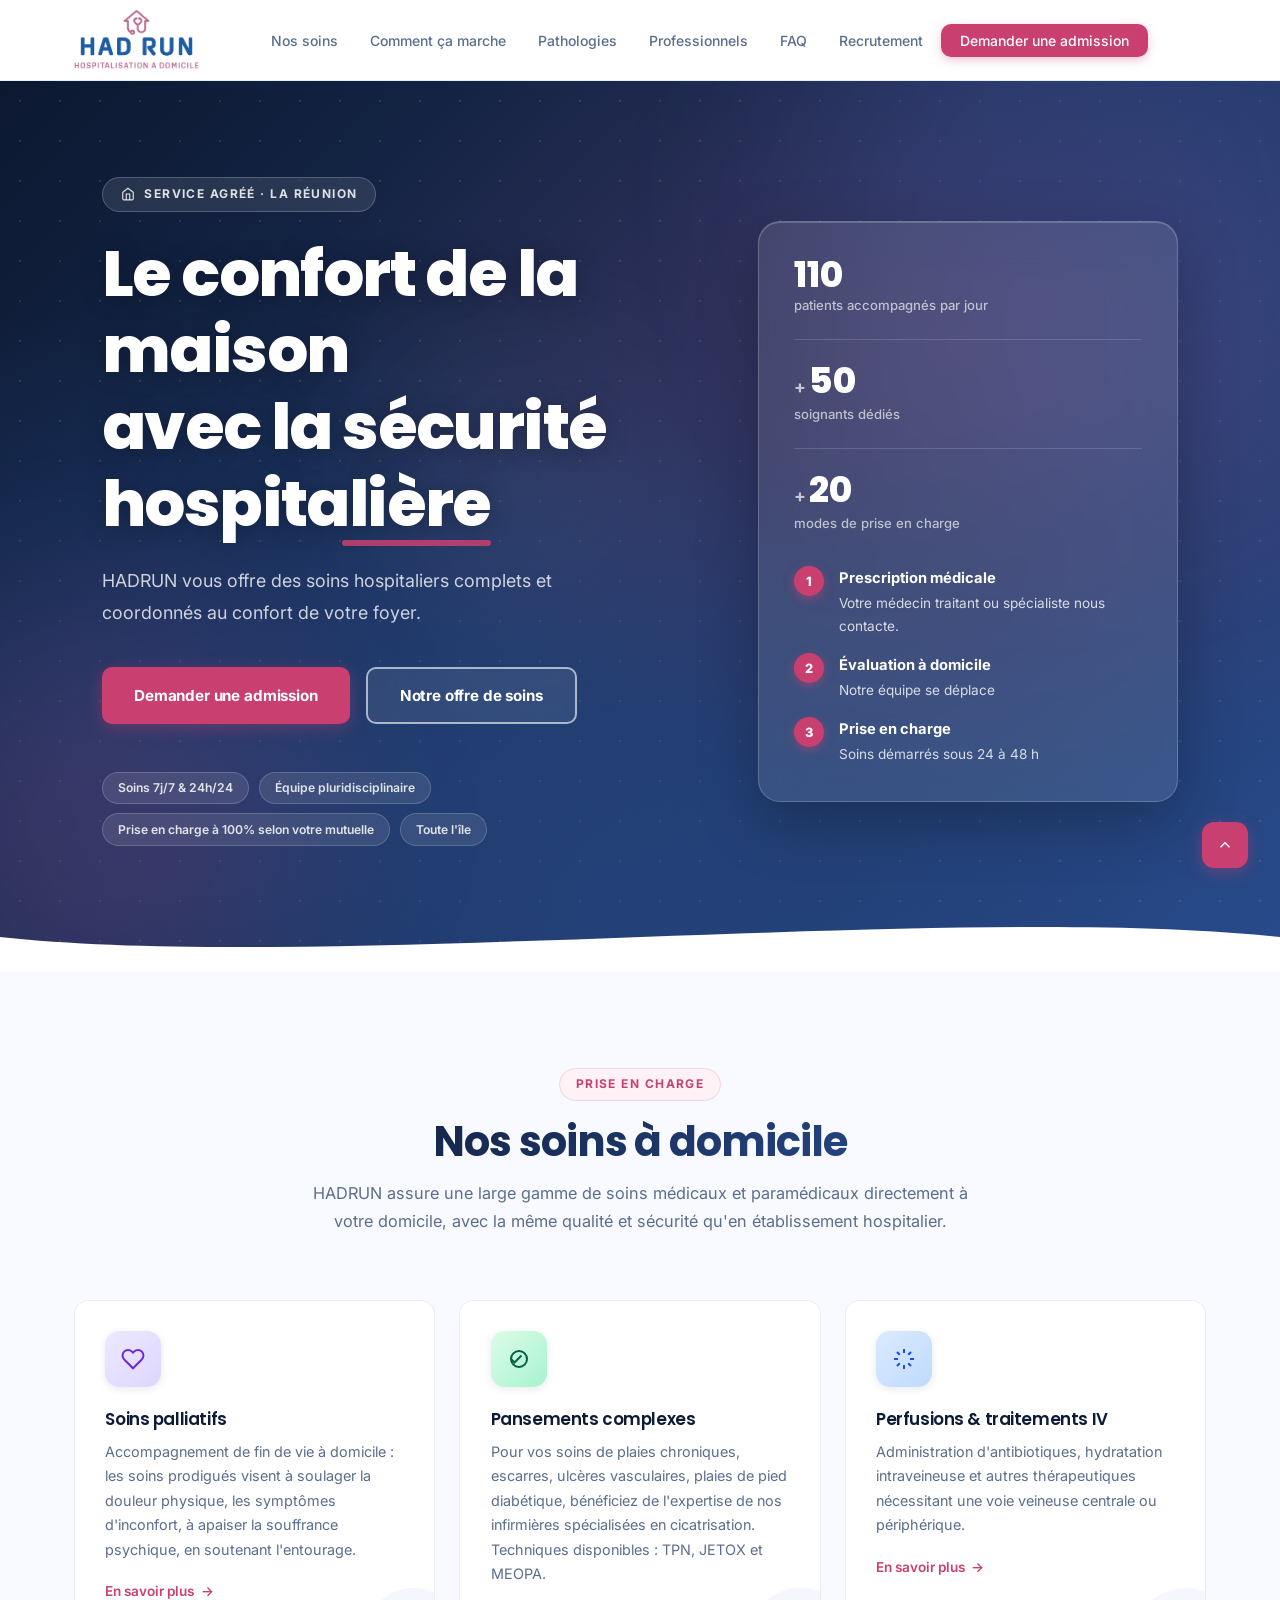
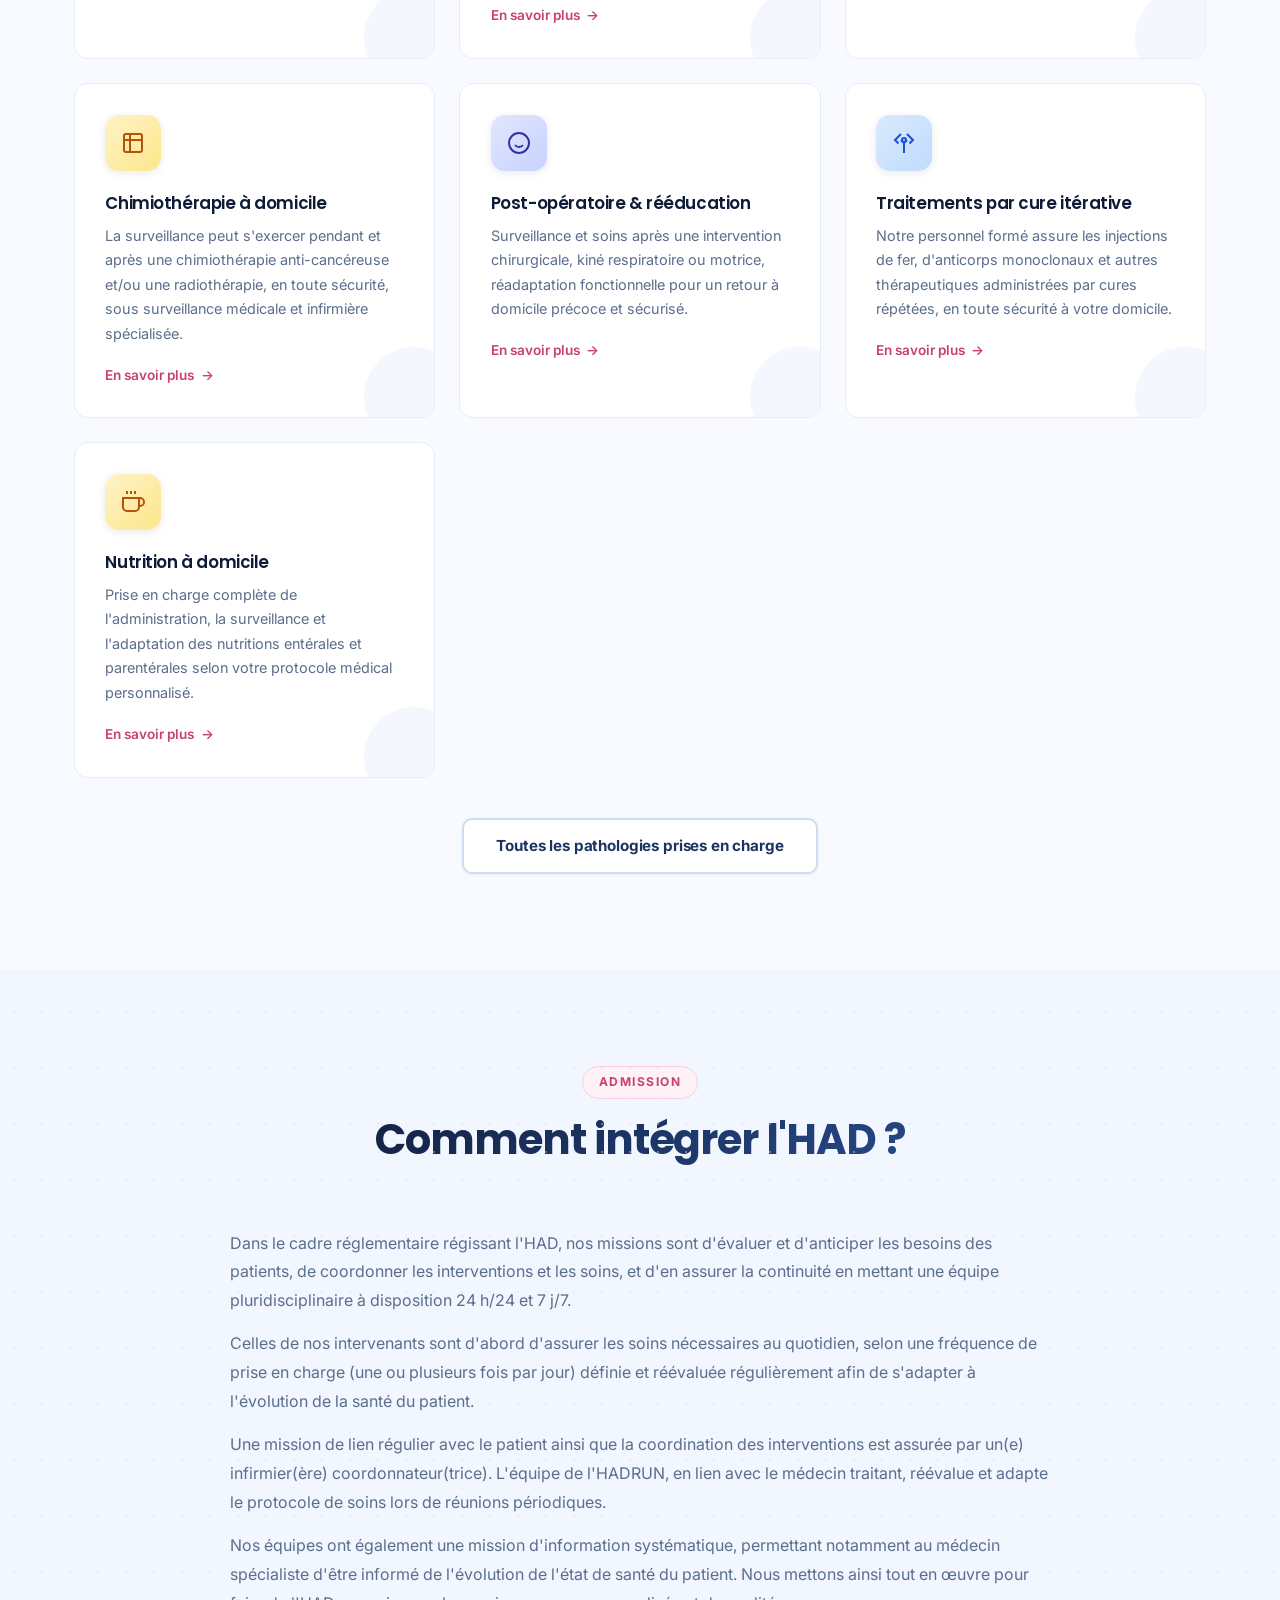
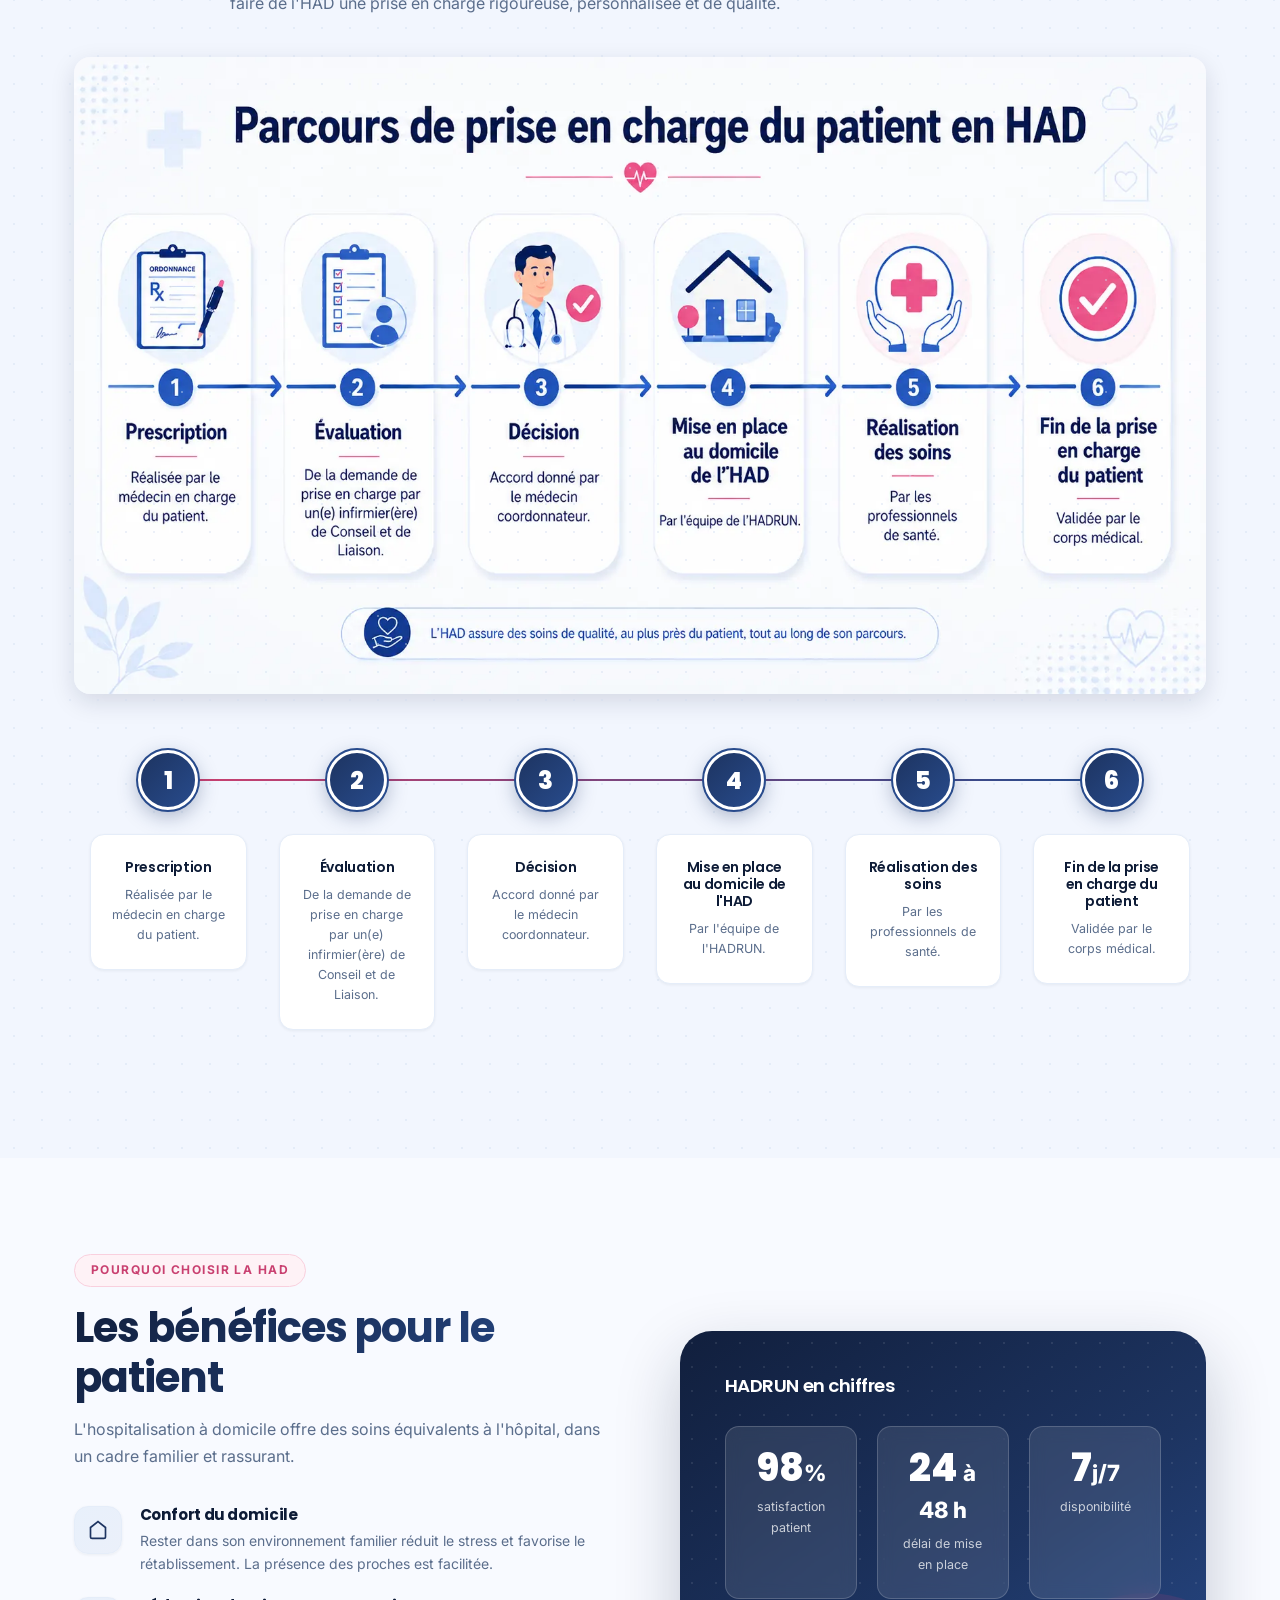
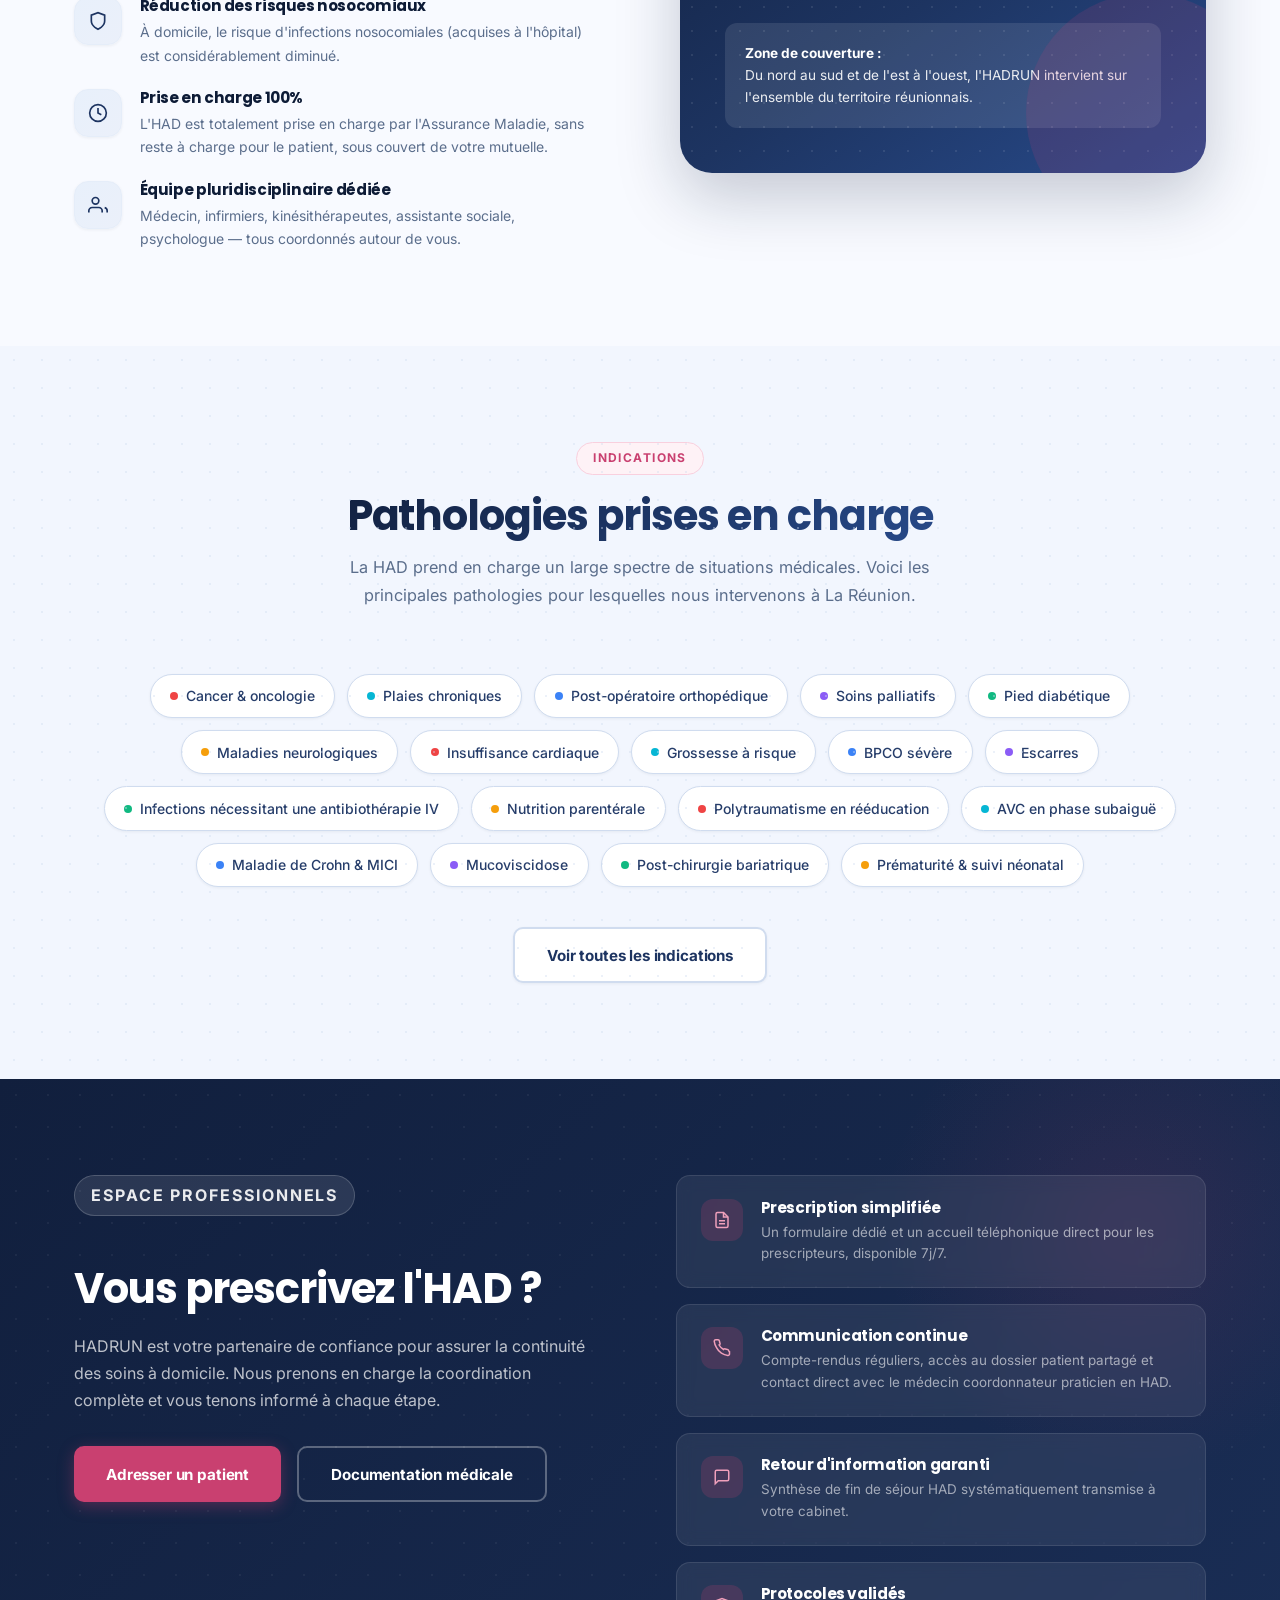
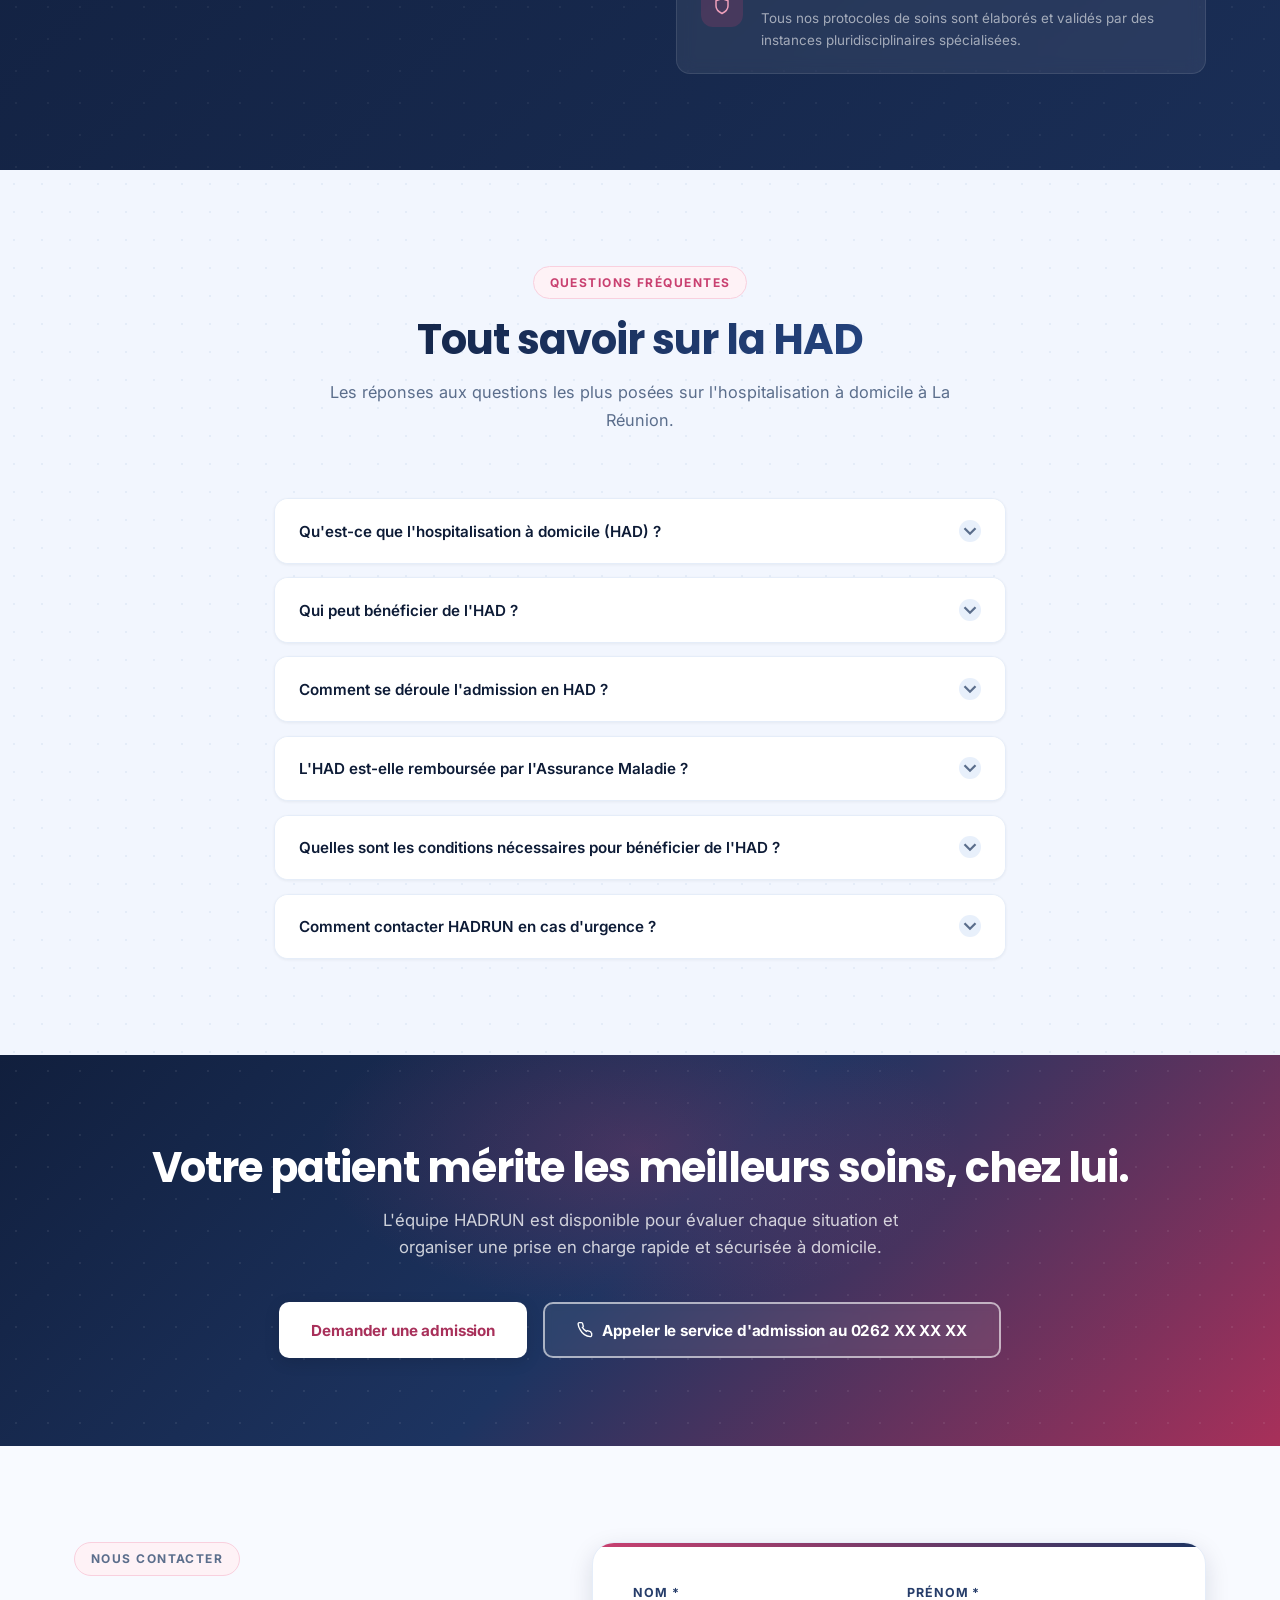
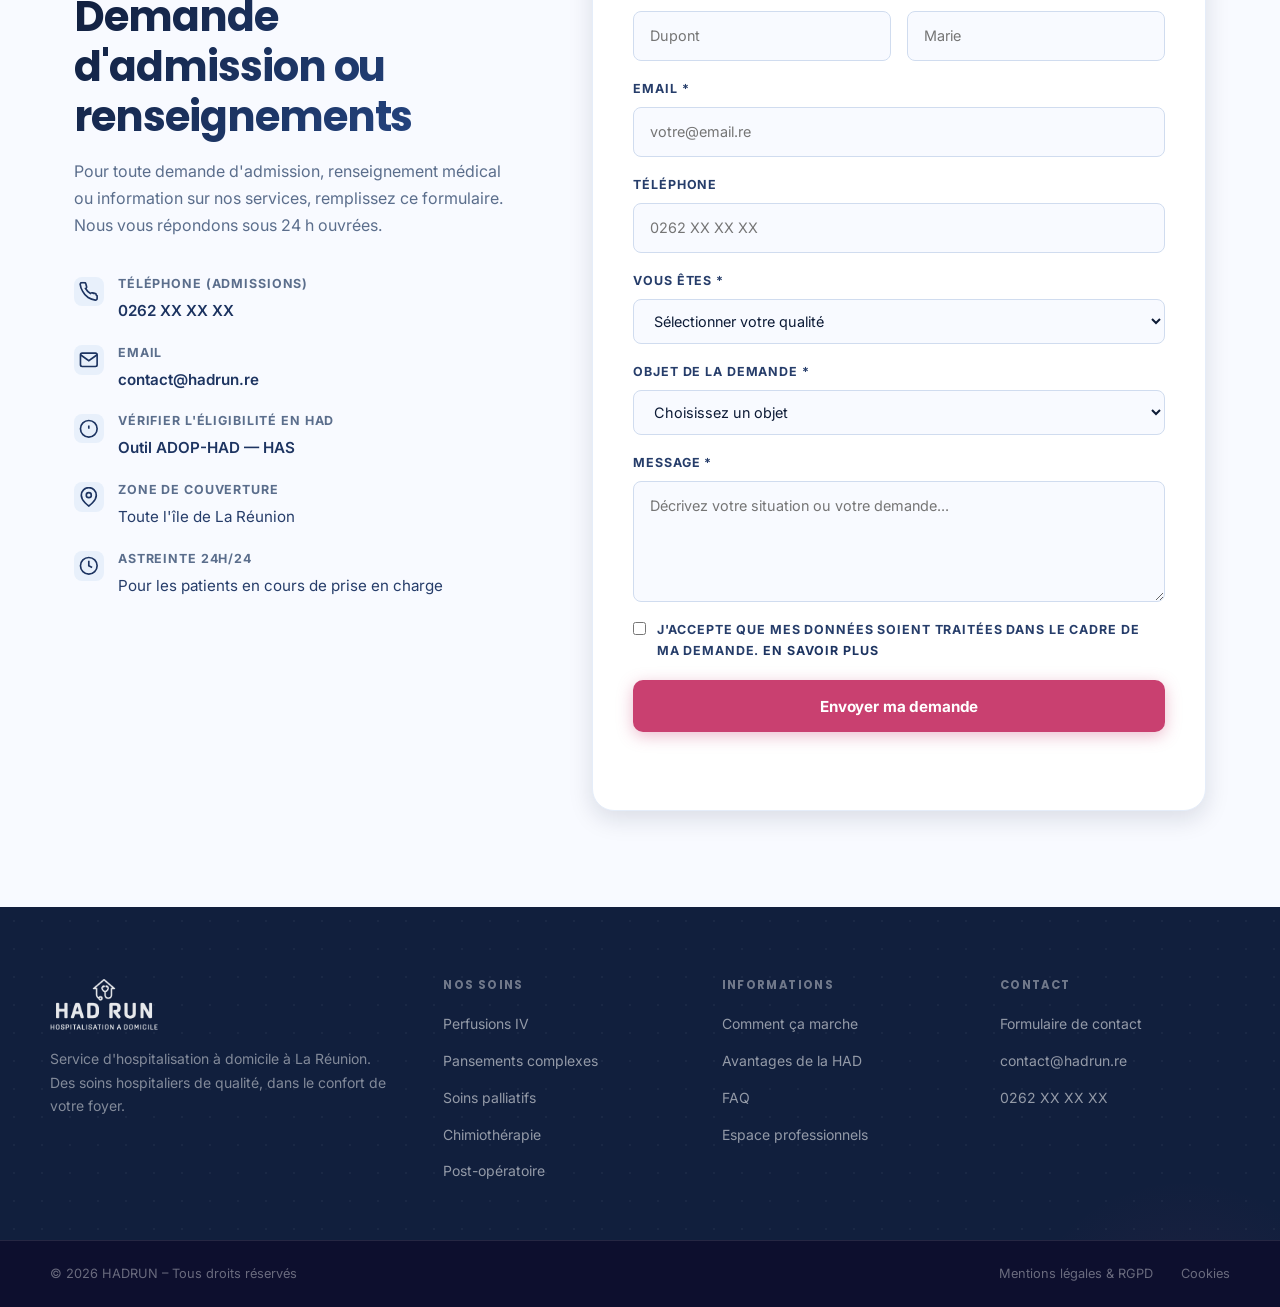
==== commit 864bbc7c: "Update index.html" ====
--- a/index.html
+++ b/index.html
@@ -179,12 +179,16 @@
             </div>
             <div class="hero-stat-divider" aria-hidden="true"></div>
             <div class="hero-stat">
-              <span style="font-size:1.1rem;font-weight:700;color:rgba(255,255,255,.7);vertical-align:top;line-height:2.2">+</span><span class="hero-stat-num" data-target="50">0</span>
+              <div style="display:flex;align-items:baseline;gap:.15rem">
+                <span style="font-size:1.1rem;font-weight:700;color:rgba(255,255,255,.7)">+</span><span class="hero-stat-num" data-target="50">0</span>
+              </div>
               <span class="hero-stat-label">soignants dédiés</span>
             </div>
             <div class="hero-stat-divider" aria-hidden="true"></div>
             <div class="hero-stat">
-              <span style="font-size:1.1rem;font-weight:700;color:rgba(255,255,255,.7);vertical-align:top;line-height:2.2">+</span><span class="hero-stat-num" data-target="20">0</span>
+              <div style="display:flex;align-items:baseline;gap:.15rem">
+                <span style="font-size:1.1rem;font-weight:700;color:rgba(255,255,255,.7)">+</span><span class="hero-stat-num" data-target="20">0</span>
+              </div>
               <span class="hero-stat-label">modes de prise en charge</span>
             </div>
           </div>
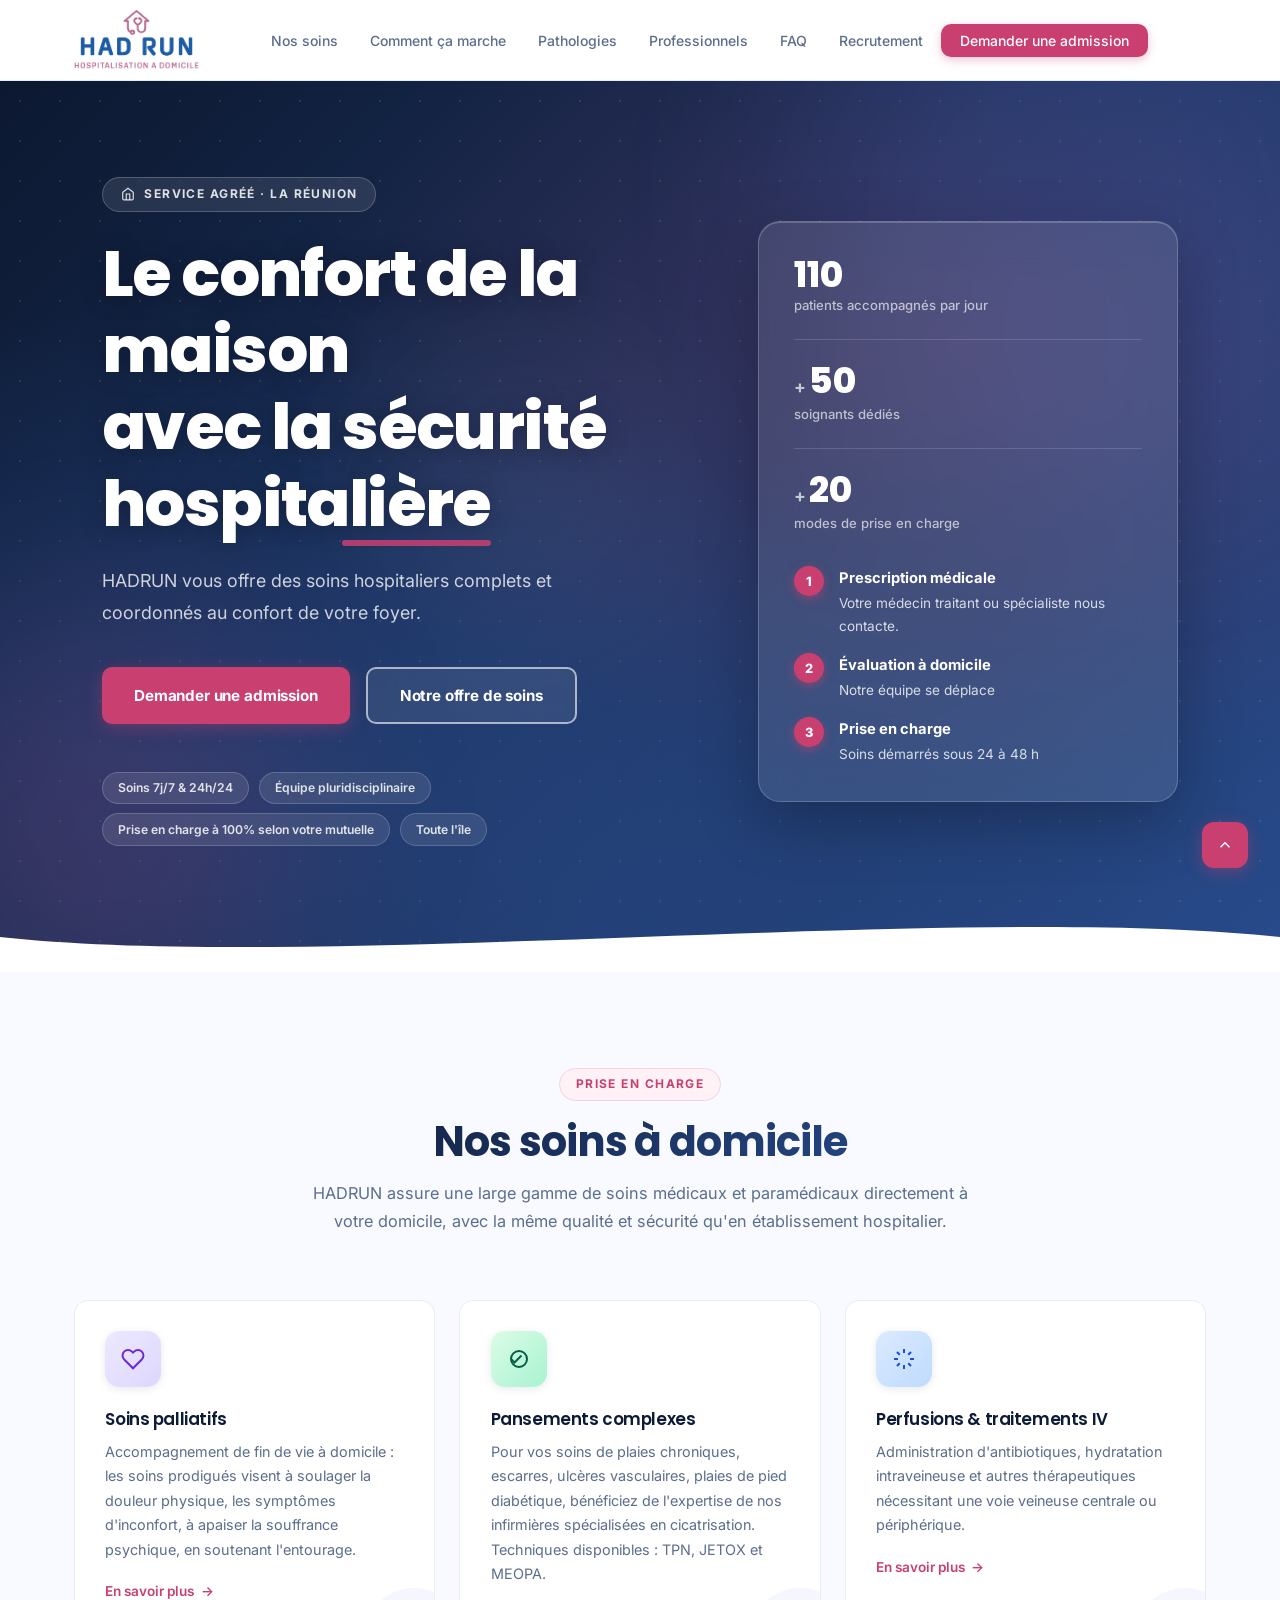
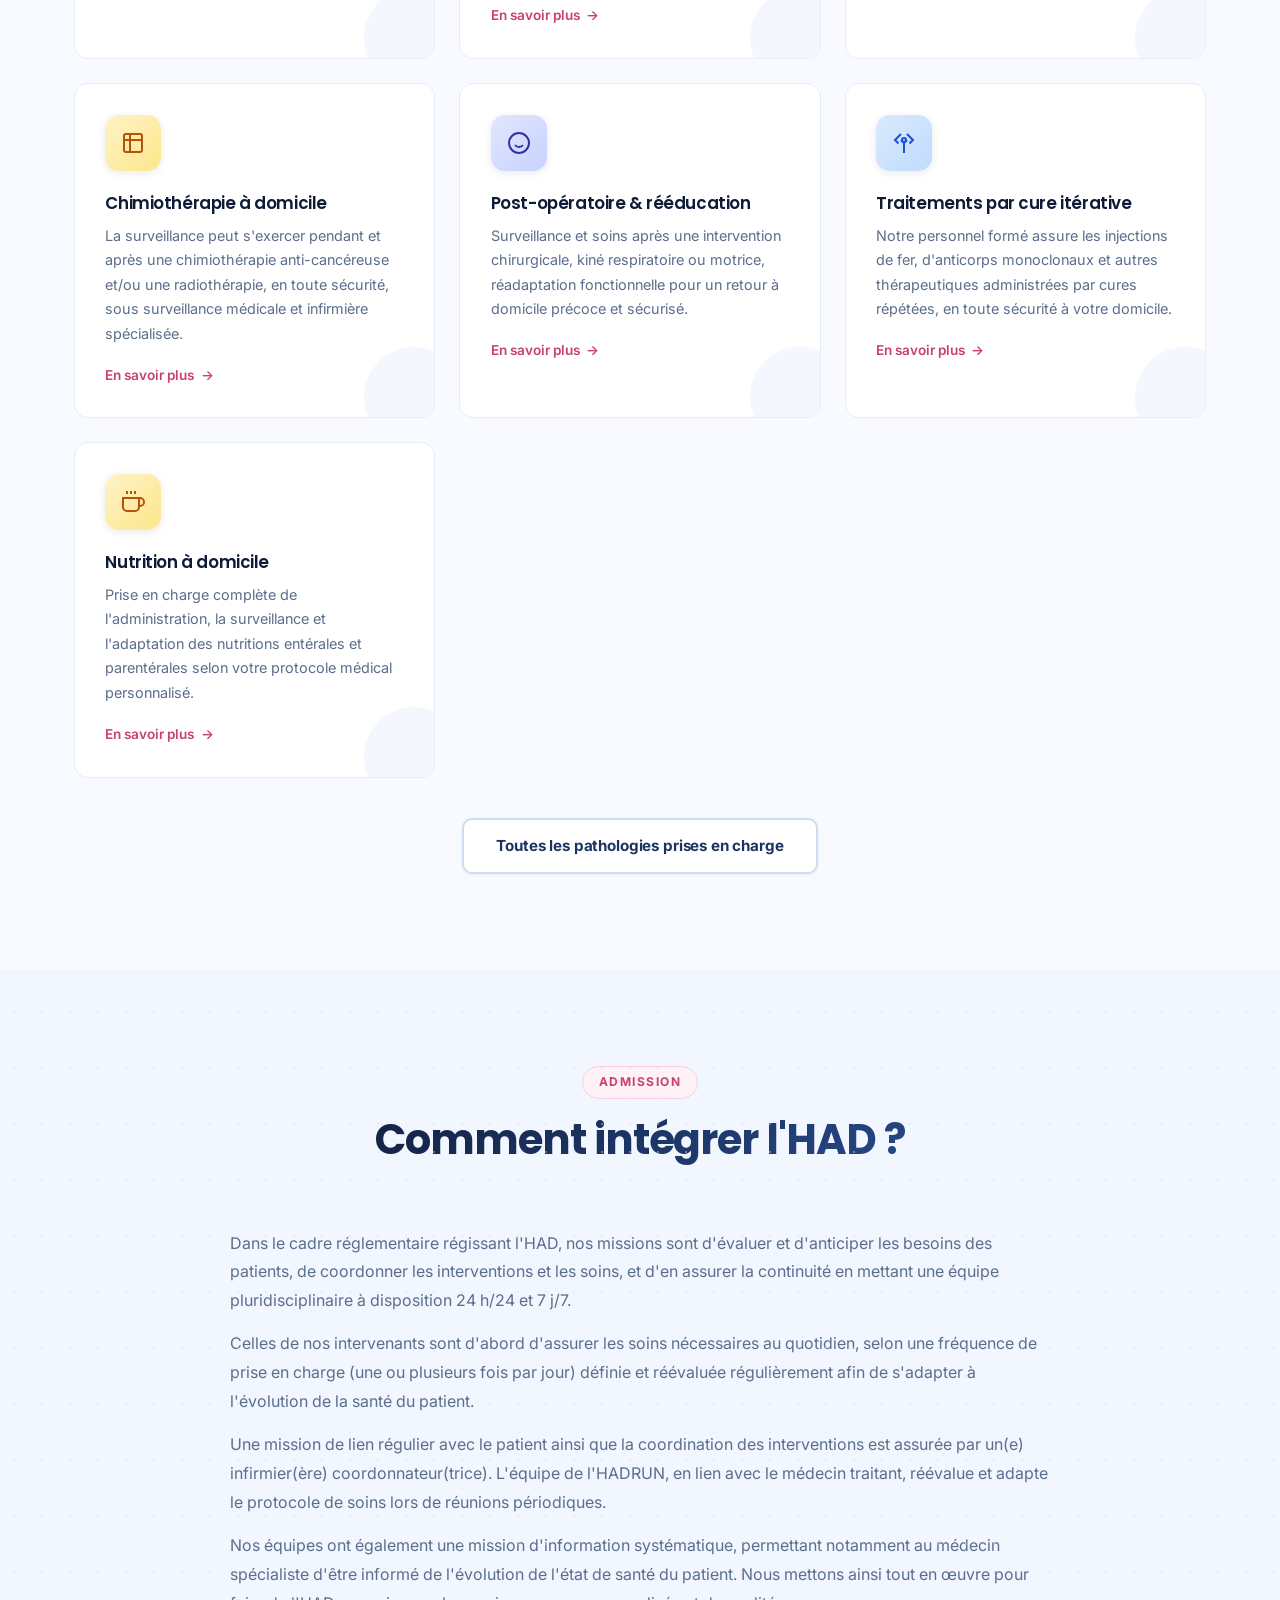
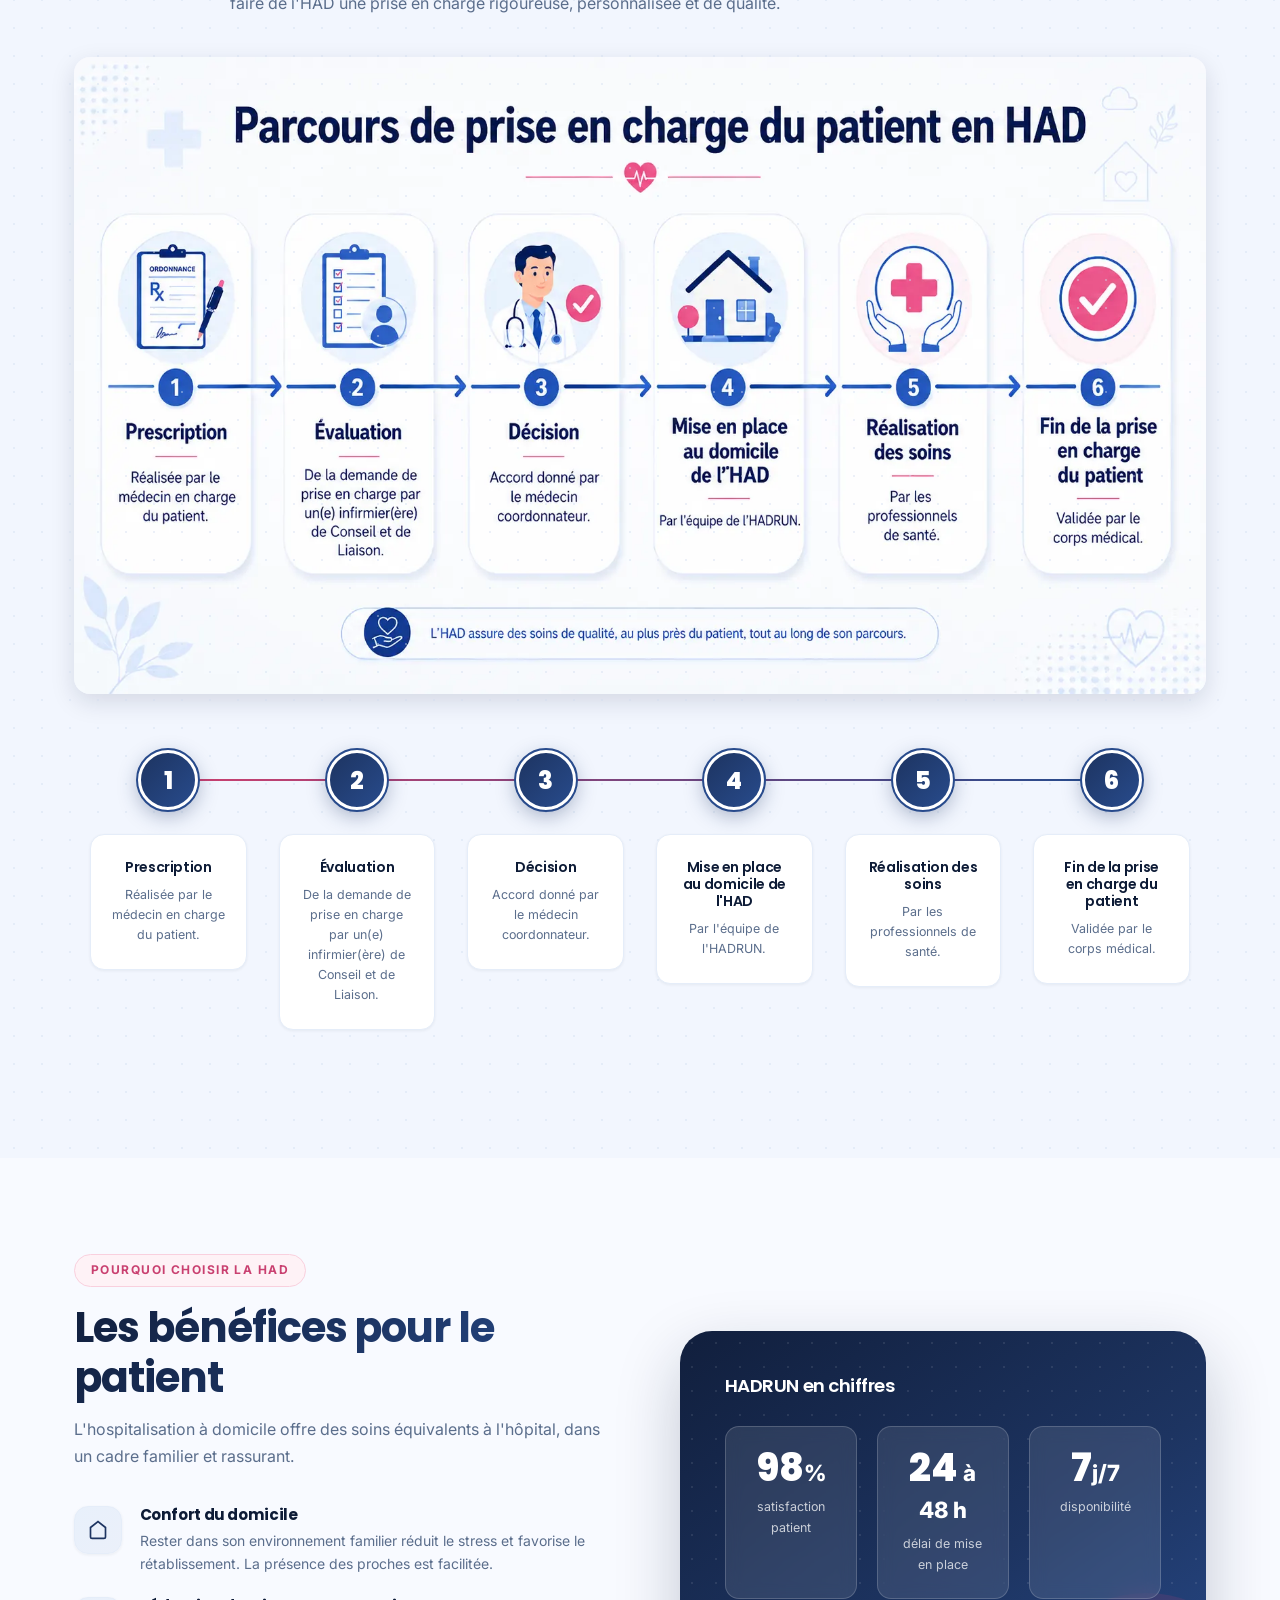
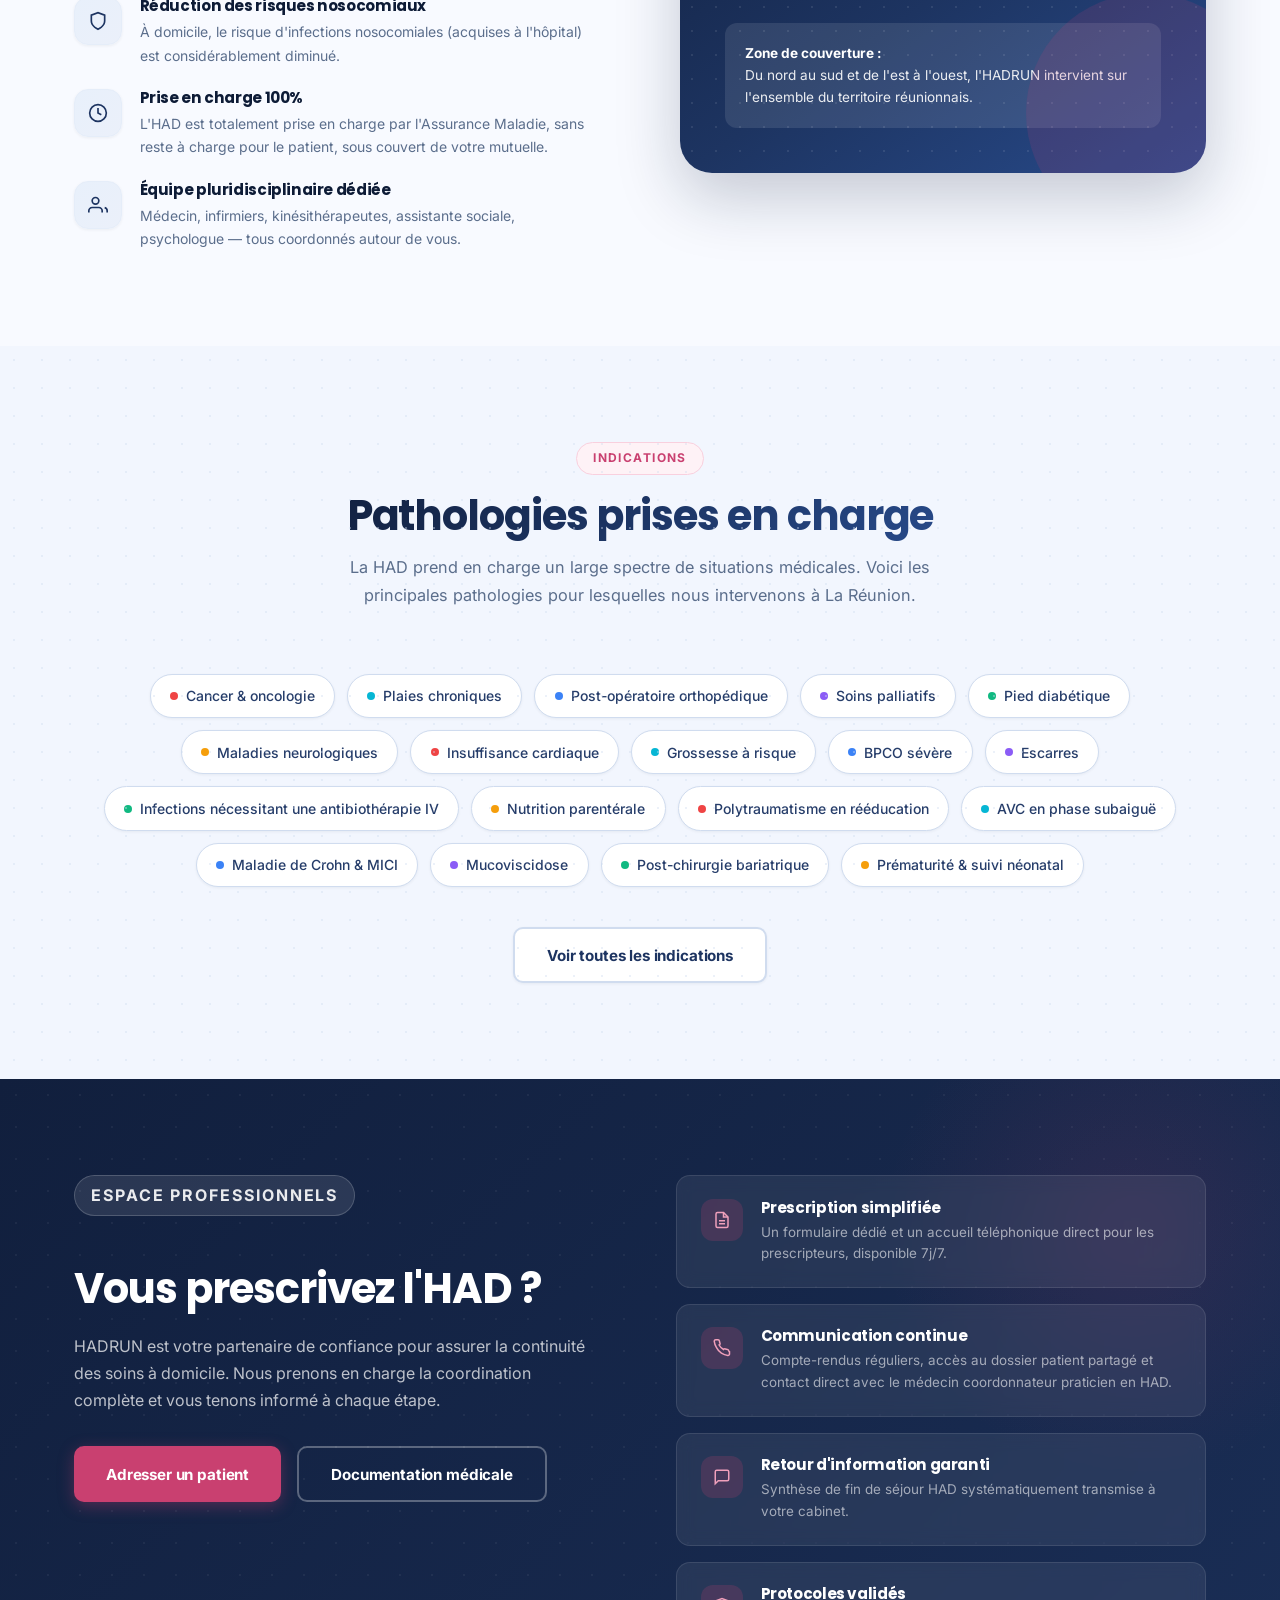
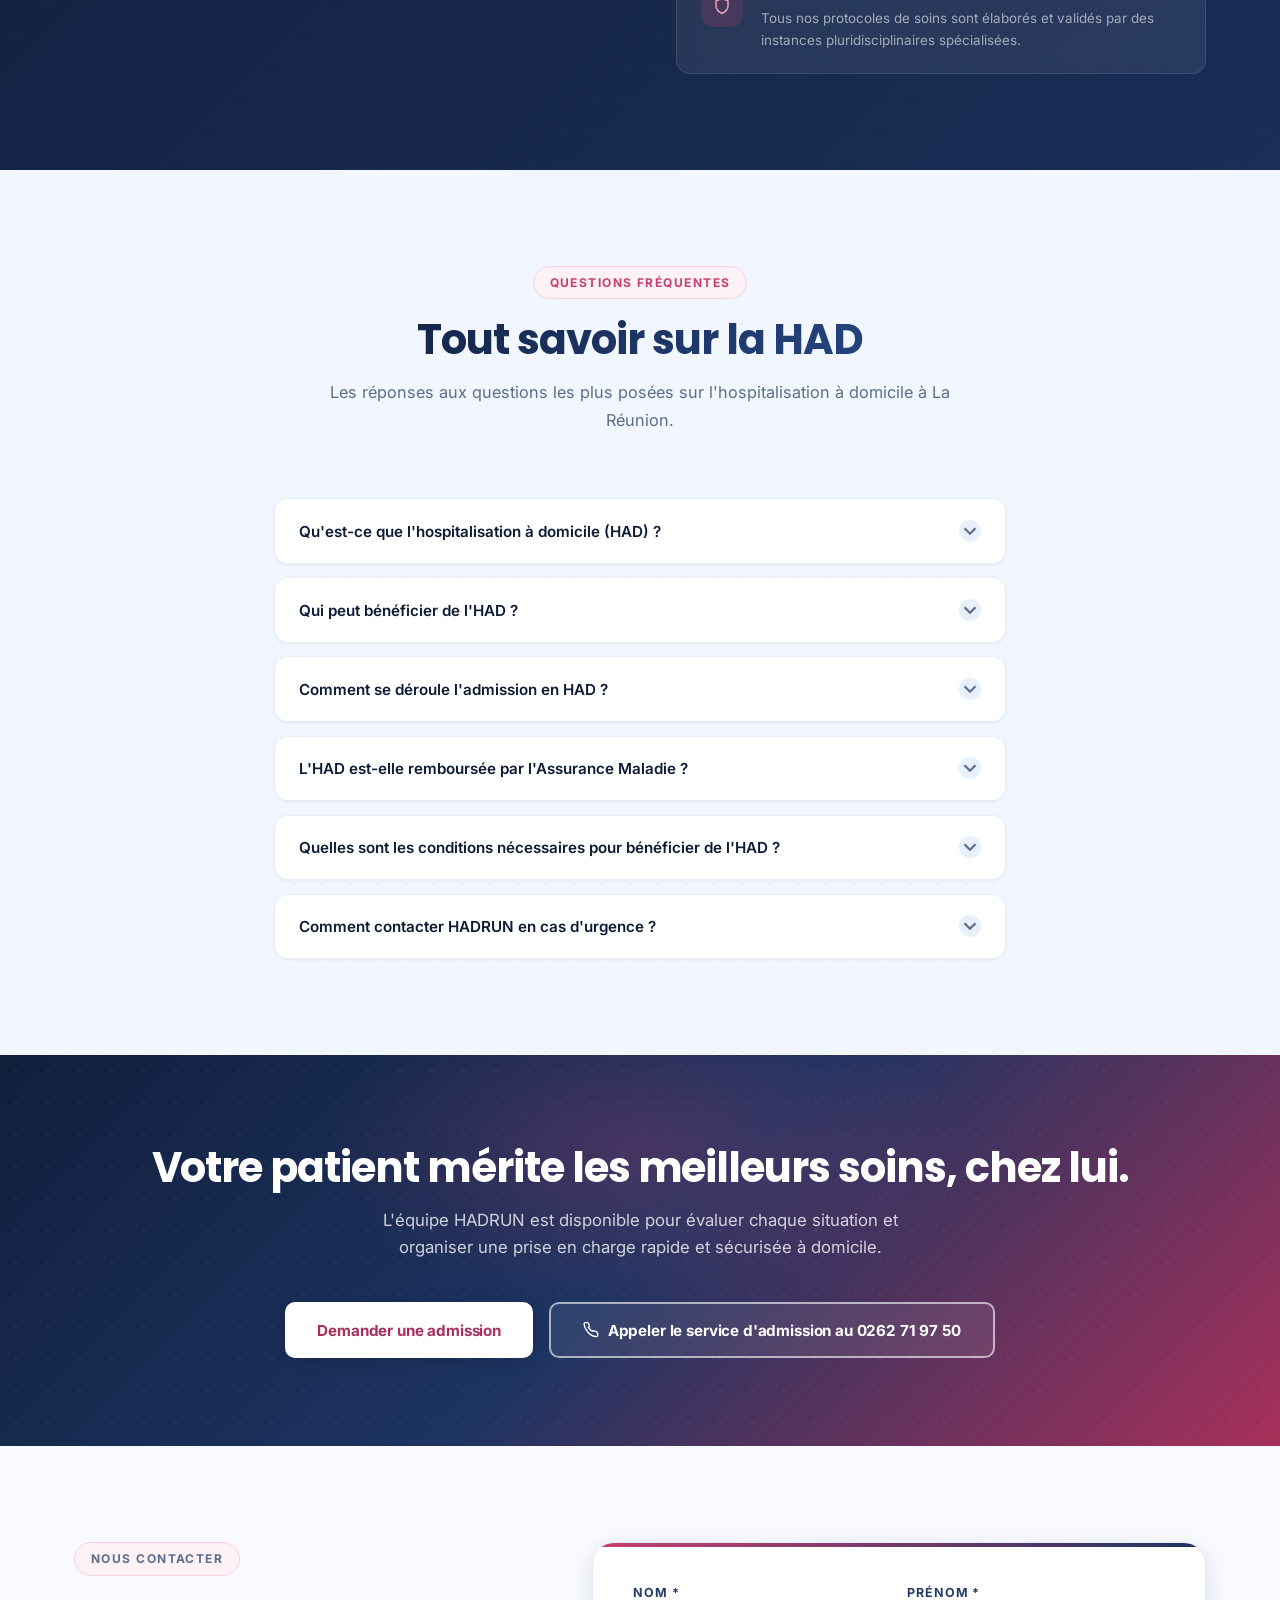
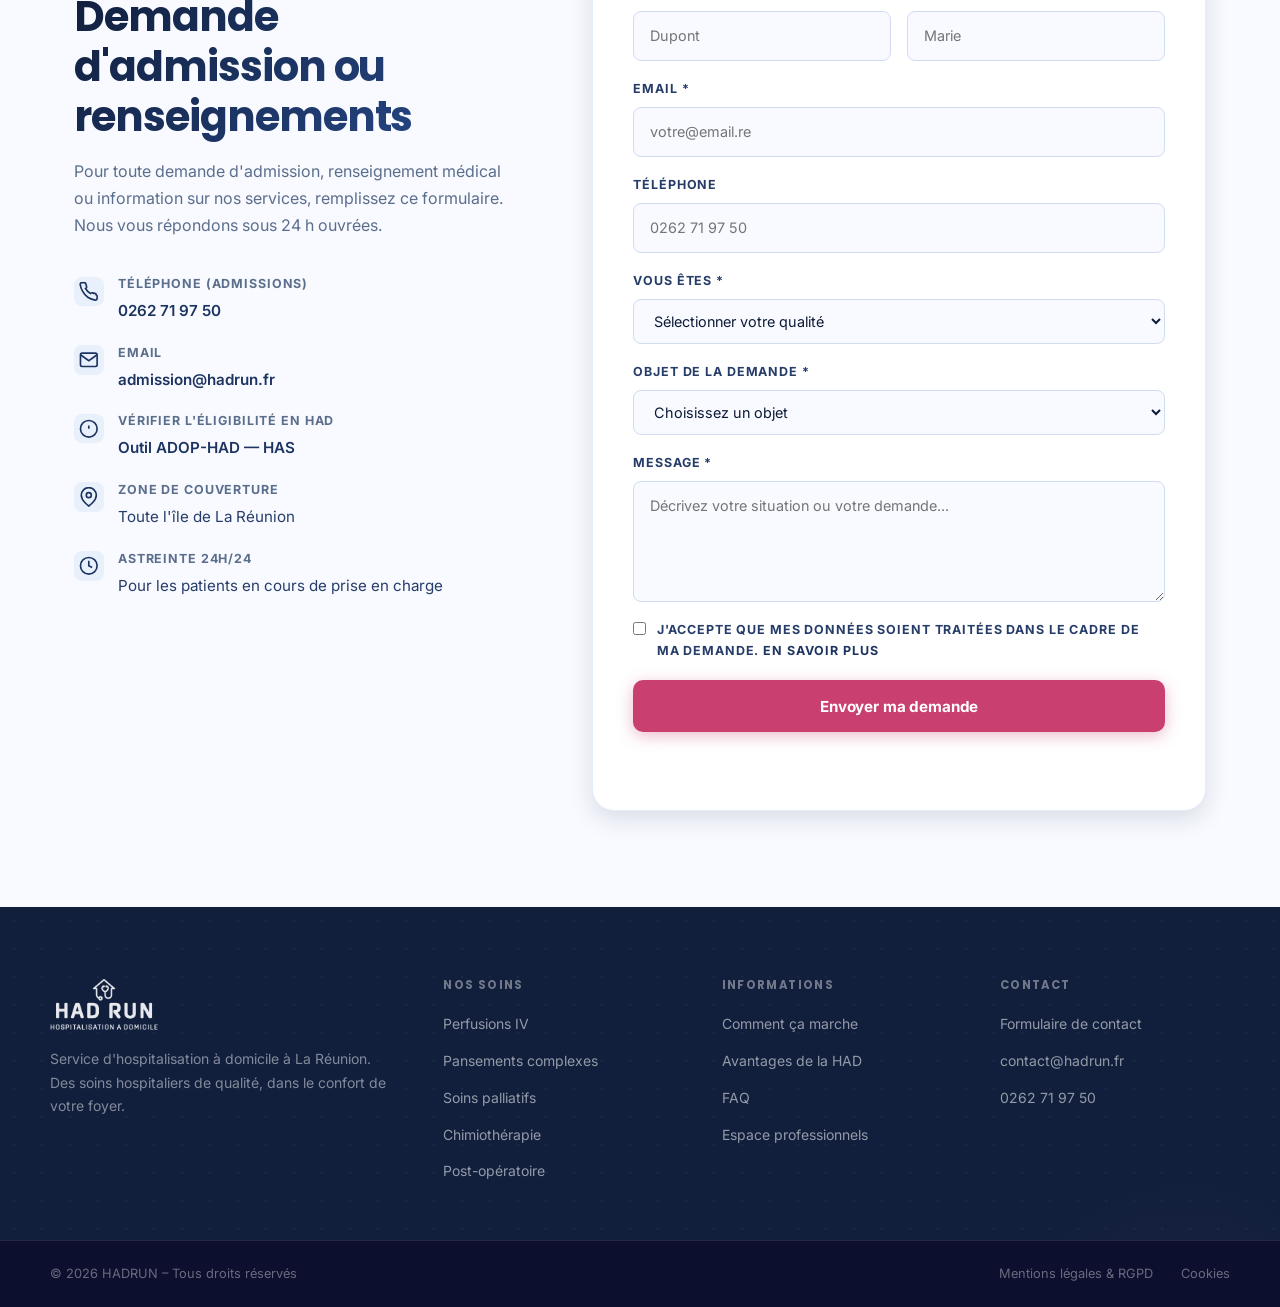
==== commit 0ca6322b: "2208-0608" ====
--- a/index.html
+++ b/index.html
@@ -19,14 +19,14 @@
   <meta name="ICBM" content="-21.115141, 55.536384">
 
   <!-- Canonical -->
-  <link rel="canonical" href="https://hadrun.re/">
+  <link rel="canonical" href="https://hadrun.fr/">
 
   <!-- Open Graph -->
   <meta property="og:type" content="website">
-  <meta property="og:url" content="https://hadrun.re/">
+  <meta property="og:url" content="https://hadrun.fr/">
   <meta property="og:title" content="HADRUN – Hospitalisation à Domicile à La Réunion">
   <meta property="og:description" content="Des soins hospitaliers de qualité chez vous à La Réunion. Perfusions, pansements complexes, soins palliatifs, chimiothérapie à domicile.">
-  <meta property="og:image" content="https://hadrun.re/images/og-cover.jpg">
+  <meta property="og:image" content="https://hadrun.fr/images/og-cover.jpg">
   <meta property="og:image:width" content="1200">
   <meta property="og:image:height" content="630">
   <meta property="og:locale" content="fr_FR">
@@ -36,7 +36,7 @@
   <meta name="twitter:card" content="summary_large_image">
   <meta name="twitter:title" content="HADRUN – Hospitalisation à Domicile La Réunion">
   <meta name="twitter:description" content="Des soins hospitaliers chez vous à La Réunion.">
-  <meta name="twitter:image" content="https://hadrun.re/images/og-cover.jpg">
+  <meta name="twitter:image" content="https://hadrun.fr/images/og-cover.jpg">
 
   <!-- PWA -->
   <link rel="manifest" href="/manifest.json">
@@ -64,10 +64,10 @@
     "@graph": [
       {
         "@type": "MedicalOrganization",
-        "@id": "https://hadrun.re/#organization",
+        "@id": "https://hadrun.fr/#organization",
         "name": "HADRUN",
         "alternateName": "Hospitalisation à Domicile Réunion",
-        "url": "https://hadrun.re/",
+        "url": "https://hadrun.fr/",
         "description": "Service d'hospitalisation à domicile à La Réunion",
         "areaServed": { "@type": "Place", "name": "La Réunion" },
         "medicalSpecialty": "Nursing",
@@ -75,20 +75,20 @@
           "@type": "ContactPoint",
           "contactType": "customer support",
           "availableLanguage": "fr",
-          "email": "contact@hadrun.re",
+          "email": "contact@hadrun.fr",
           "telephone": "+262-262-XX-XX-XX"
         }
       },
       {
         "@type": "WebSite",
-        "@id": "https://hadrun.re/#website",
-        "url": "https://hadrun.re/",
+        "@id": "https://hadrun.fr/#website",
+        "url": "https://hadrun.fr/",
         "name": "HADRUN – Hospitalisation à Domicile La Réunion",
         "inLanguage": "fr-FR"
       },
       {
         "@type": "FAQPage",
-        "@id": "https://hadrun.re/#faq",
+        "@id": "https://hadrun.fr/#faq",
         "mainEntity": [
           {
             "@type": "Question",
@@ -628,9 +628,9 @@
         <p>L'équipe HADRUN est disponible pour évaluer chaque situation et organiser une prise en charge rapide et sécurisée à domicile.</p>
         <div class="cta-actions">
           <a href="/#professionnels" class="btn btn-white">Demander une admission</a>
-          <a href="tel:+262262000000" class="btn btn-outline">
+          <a href="tel:+262262719750" class="btn btn-outline">
             <svg width="16" height="16" viewBox="0 0 24 24" fill="none" stroke="currentColor" stroke-width="2" aria-hidden="true"><path d="M22 16.92v3a2 2 0 0 1-2.18 2 19.79 19.79 0 0 1-8.63-3.07A19.5 19.5 0 0 1 4.69 11.5a19.79 19.79 0 0 1-3.07-8.67A2 2 0 0 1 3.6 1h3a2 2 0 0 1 2 1.72 12.84 12.84 0 0 0 .7 2.81 2 2 0 0 1-.45 2.11L8.09 8a16 16 0 0 0 6 6l.27-.27a2 2 0 0 1 2.11-.45 12.84 12.84 0 0 0 2.81.7A2 2 0 0 1 21 16z"/></svg>
-            Appeler le service d'admission au 0262 XX XX XX
+            Appeler le service d'admission au 0262 71 97 50
           </a>
         </div>
       </div>
@@ -649,14 +649,14 @@
               <svg viewBox="0 0 24 24" fill="none" stroke="currentColor" stroke-width="2" aria-hidden="true"><path d="M22 16.92v3a2 2 0 0 1-2.18 2 19.79 19.79 0 0 1-8.63-3.07A19.5 19.5 0 0 1 4.69 11.5a19.79 19.79 0 0 1-3.07-8.67A2 2 0 0 1 3.6 1h3a2 2 0 0 1 2 1.72 12.84 12.84 0 0 0 .7 2.81 2 2 0 0 1-.45 2.11L8.09 8a16 16 0 0 0 6 6l.27-.27a2 2 0 0 1 2.11-.45 12.84 12.84 0 0 0 2.81.7A2 2 0 0 1 21 16z"/></svg>
               <div>
                 <strong>Téléphone (admissions)</strong>
-                <a href="tel:+262262000000">0262 XX XX XX</a>
+                <a href="tel:+262262719750">0262 71 97 50</a>
               </div>
             </li>
             <li>
               <svg viewBox="0 0 24 24" fill="none" stroke="currentColor" stroke-width="2" aria-hidden="true"><path d="M4 4h16c1.1 0 2 .9 2 2v12c0 1.1-.9 2-2 2H4c-1.1 0-2-.9-2-2V6c0-1.1.9-2 2-2z"/><polyline points="22,6 12,13 2,6"/></svg>
               <div>
                 <strong>Email</strong>
-                <a href="mailto:contact@hadrun.re">contact@hadrun.re</a>
+                <a href="mailto:admission@hadrun.fr">admission@hadrun.fr</a>
               </div>
             </li>
             <li>
@@ -703,7 +703,7 @@
 
             <div class="form-group">
               <label for="telephone">Téléphone</label>
-              <input type="tel" id="telephone" name="telephone" autocomplete="tel" placeholder="0262 XX XX XX">
+              <input type="tel" id="telephone" name="telephone" autocomplete="tel" placeholder="0262 71 97 50">
             </div>
 
             <div class="form-group">
@@ -794,8 +794,8 @@
           <h3 class="footer-heading">Contact</h3>
           <ul role="list">
             <li><a href="/pages/professionnels.html#formulaire">Formulaire de contact</a></li>
-            <li><a href="mailto:contact@hadrun.re">contact@hadrun.re</a></li>
-            <li><a href="tel:+262262000000">0262 XX XX XX</a></li>
+            <li><a href="mailto:contact@hadrun.fr">contact@hadrun.fr</a></li>
+            <li><a href="tel:+262262719750">0262 71 97 50</a></li>
           </ul>
         </div>
       </nav>
--- a/css/style.css
+++ b/css/style.css
@@ -878,6 +878,7 @@
 @media (max-width: 768px) {
   .section { padding: 4rem 0; }
   .section-header { margin-bottom: 2.5rem; }
+  .process-grid { grid-template-columns: repeat(2, 1fr); gap: 1.25rem; }
   .cards-3, .cards-2 { grid-template-columns: 1fr; }
   .form-row--2 { grid-template-columns: 1fr; }
   .footer-inner { grid-template-columns: 1fr; gap: 2rem; padding: 3rem 0 2rem; }
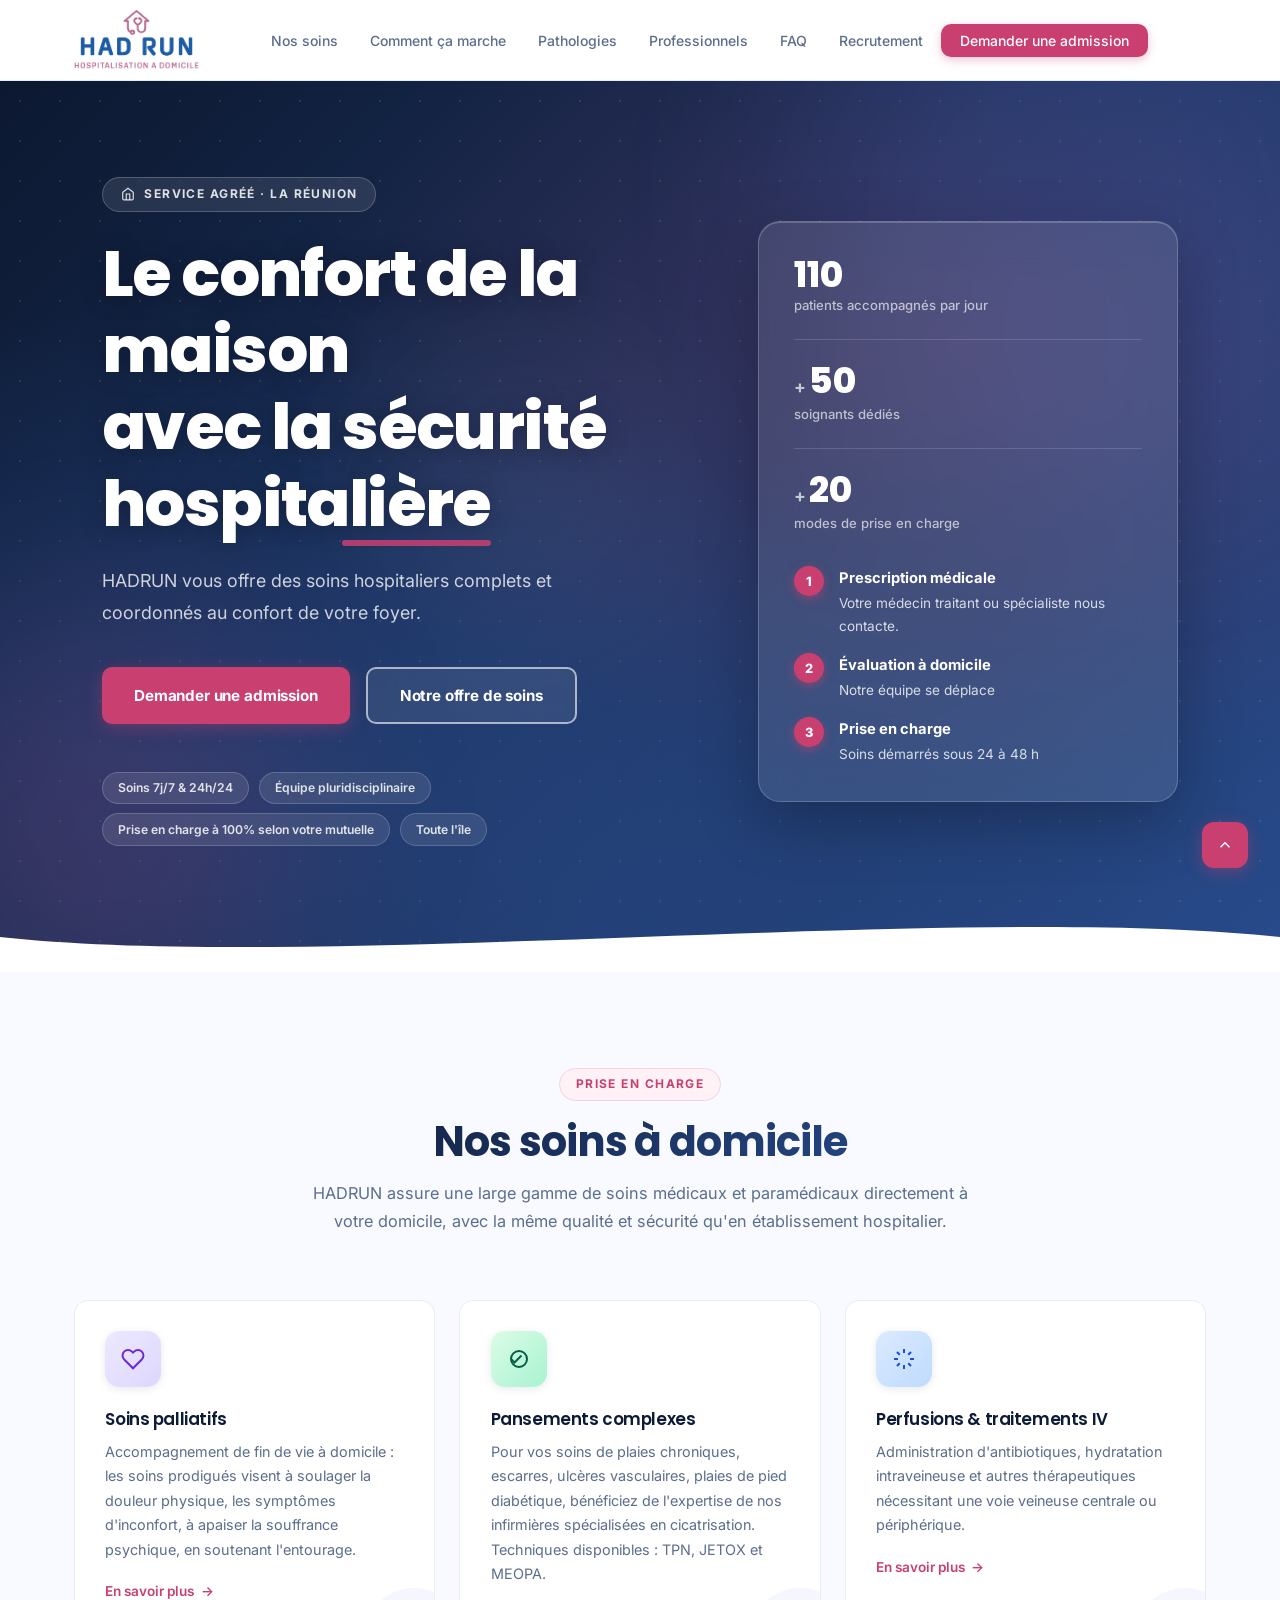
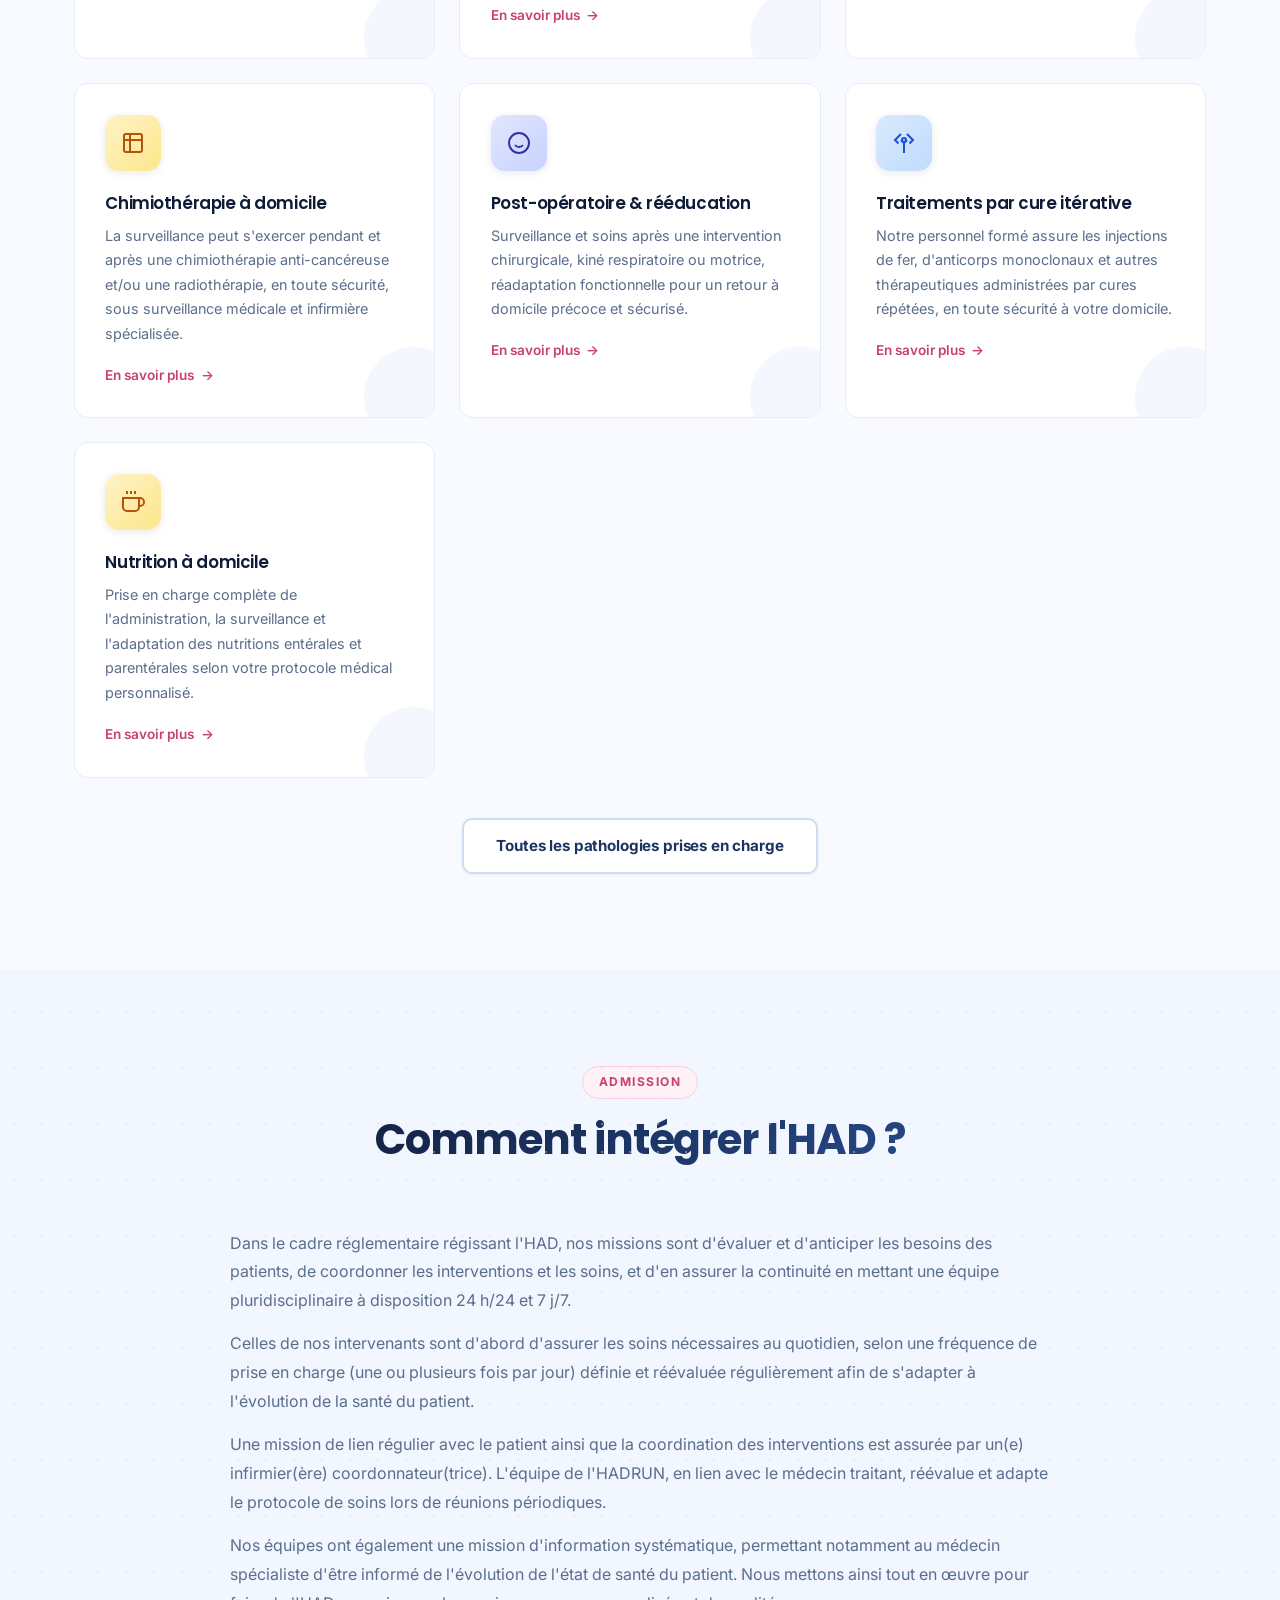
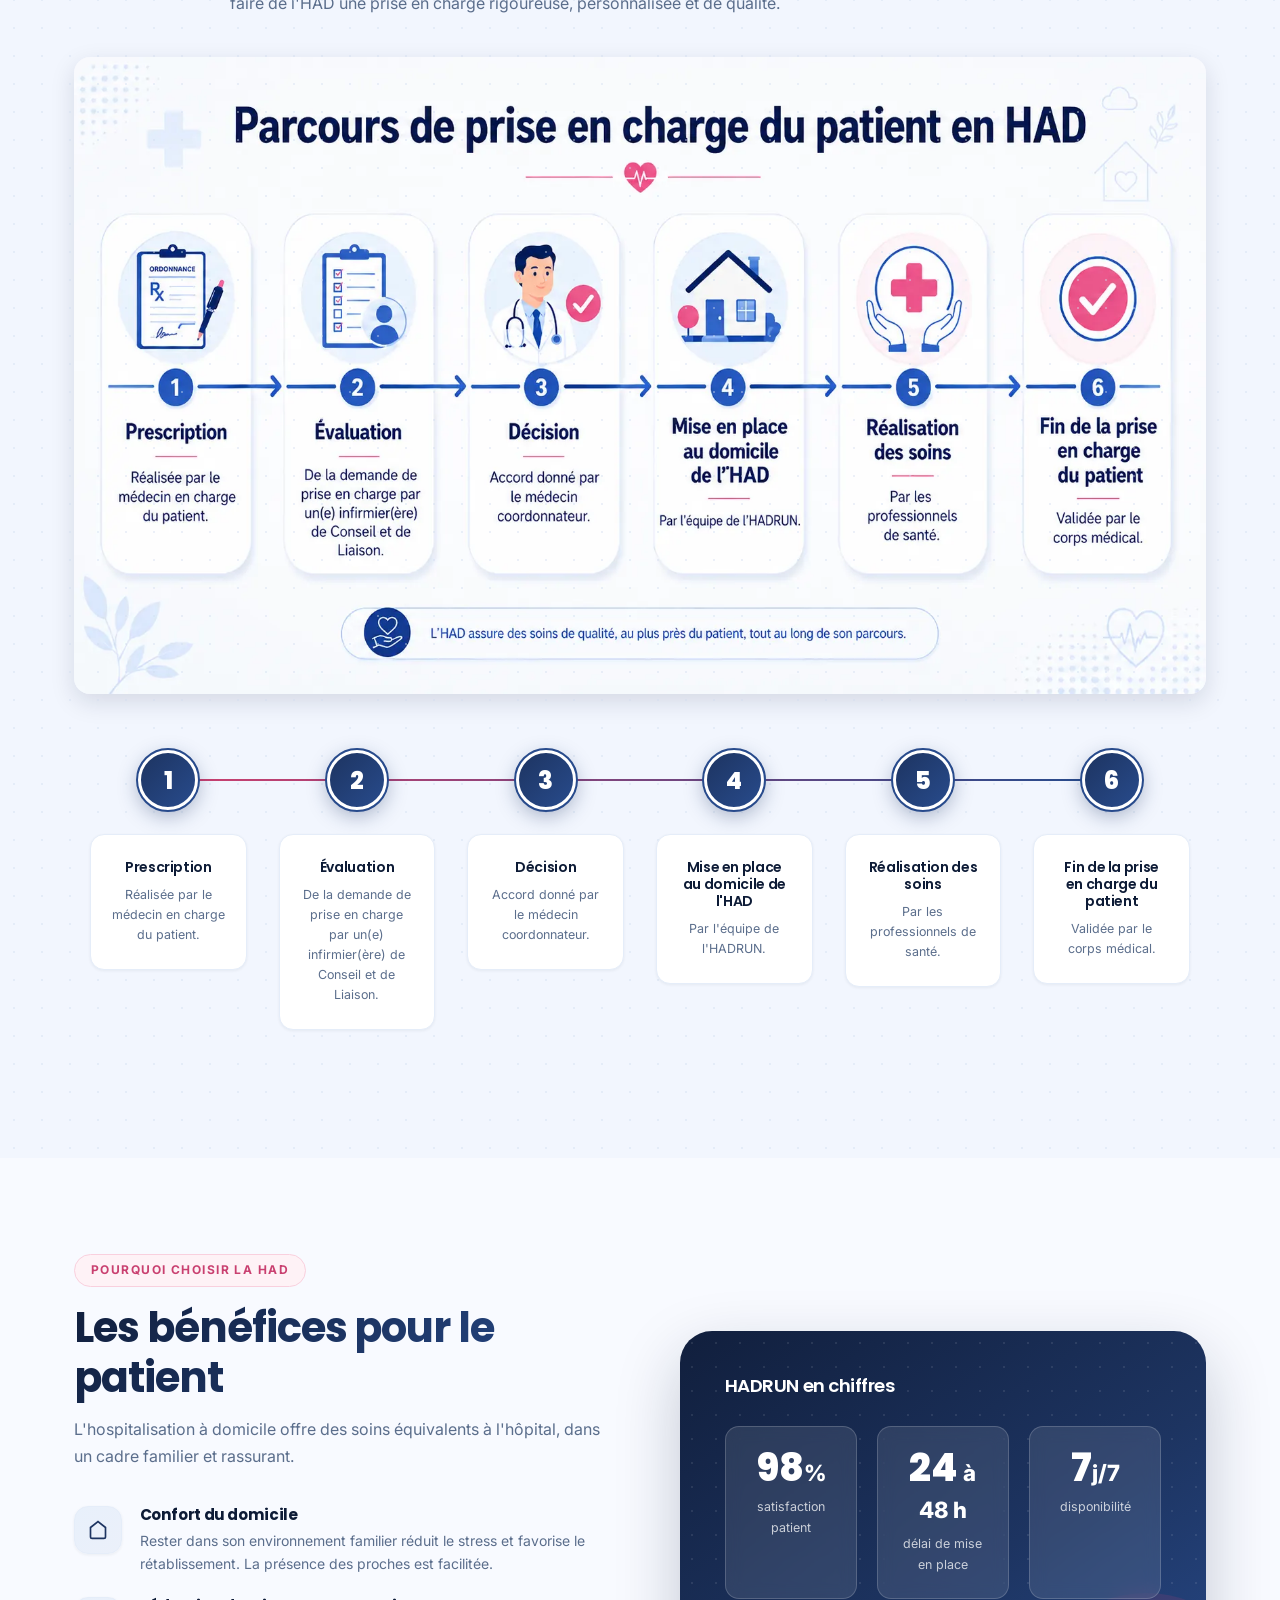
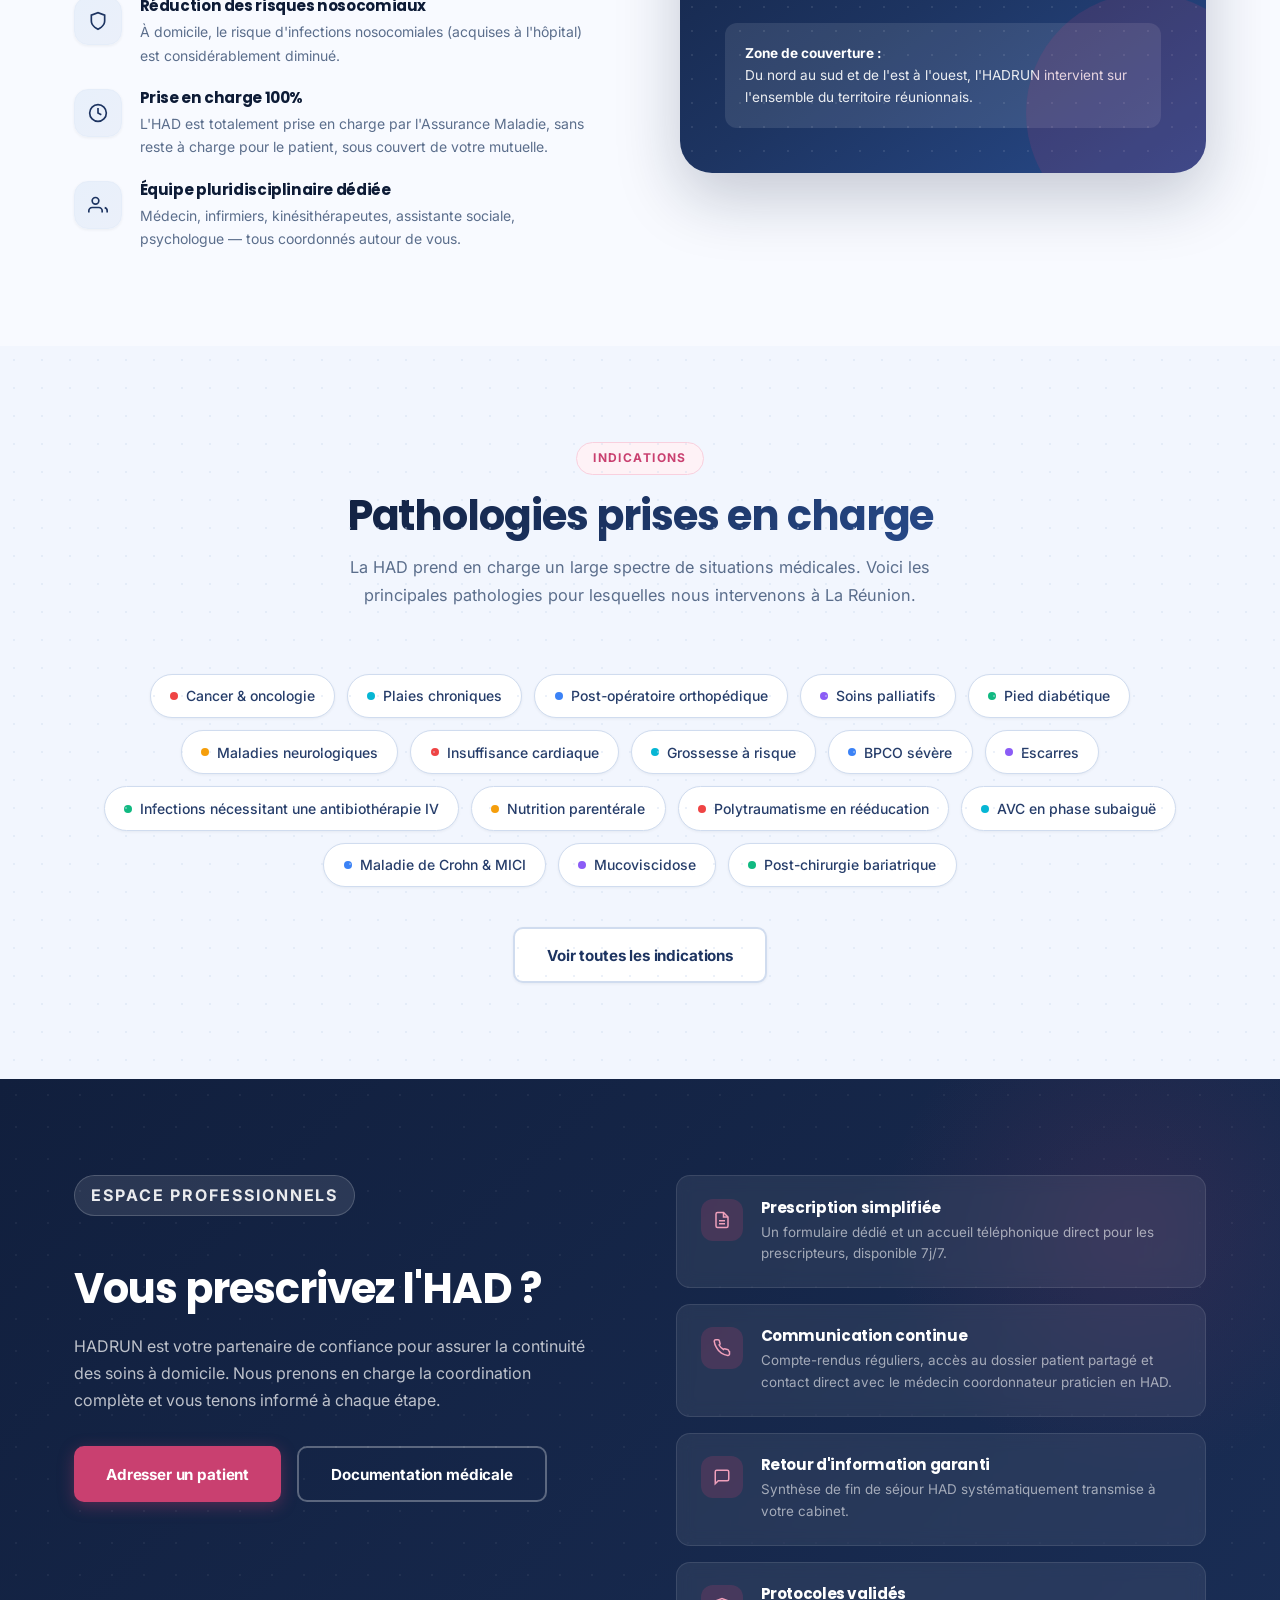
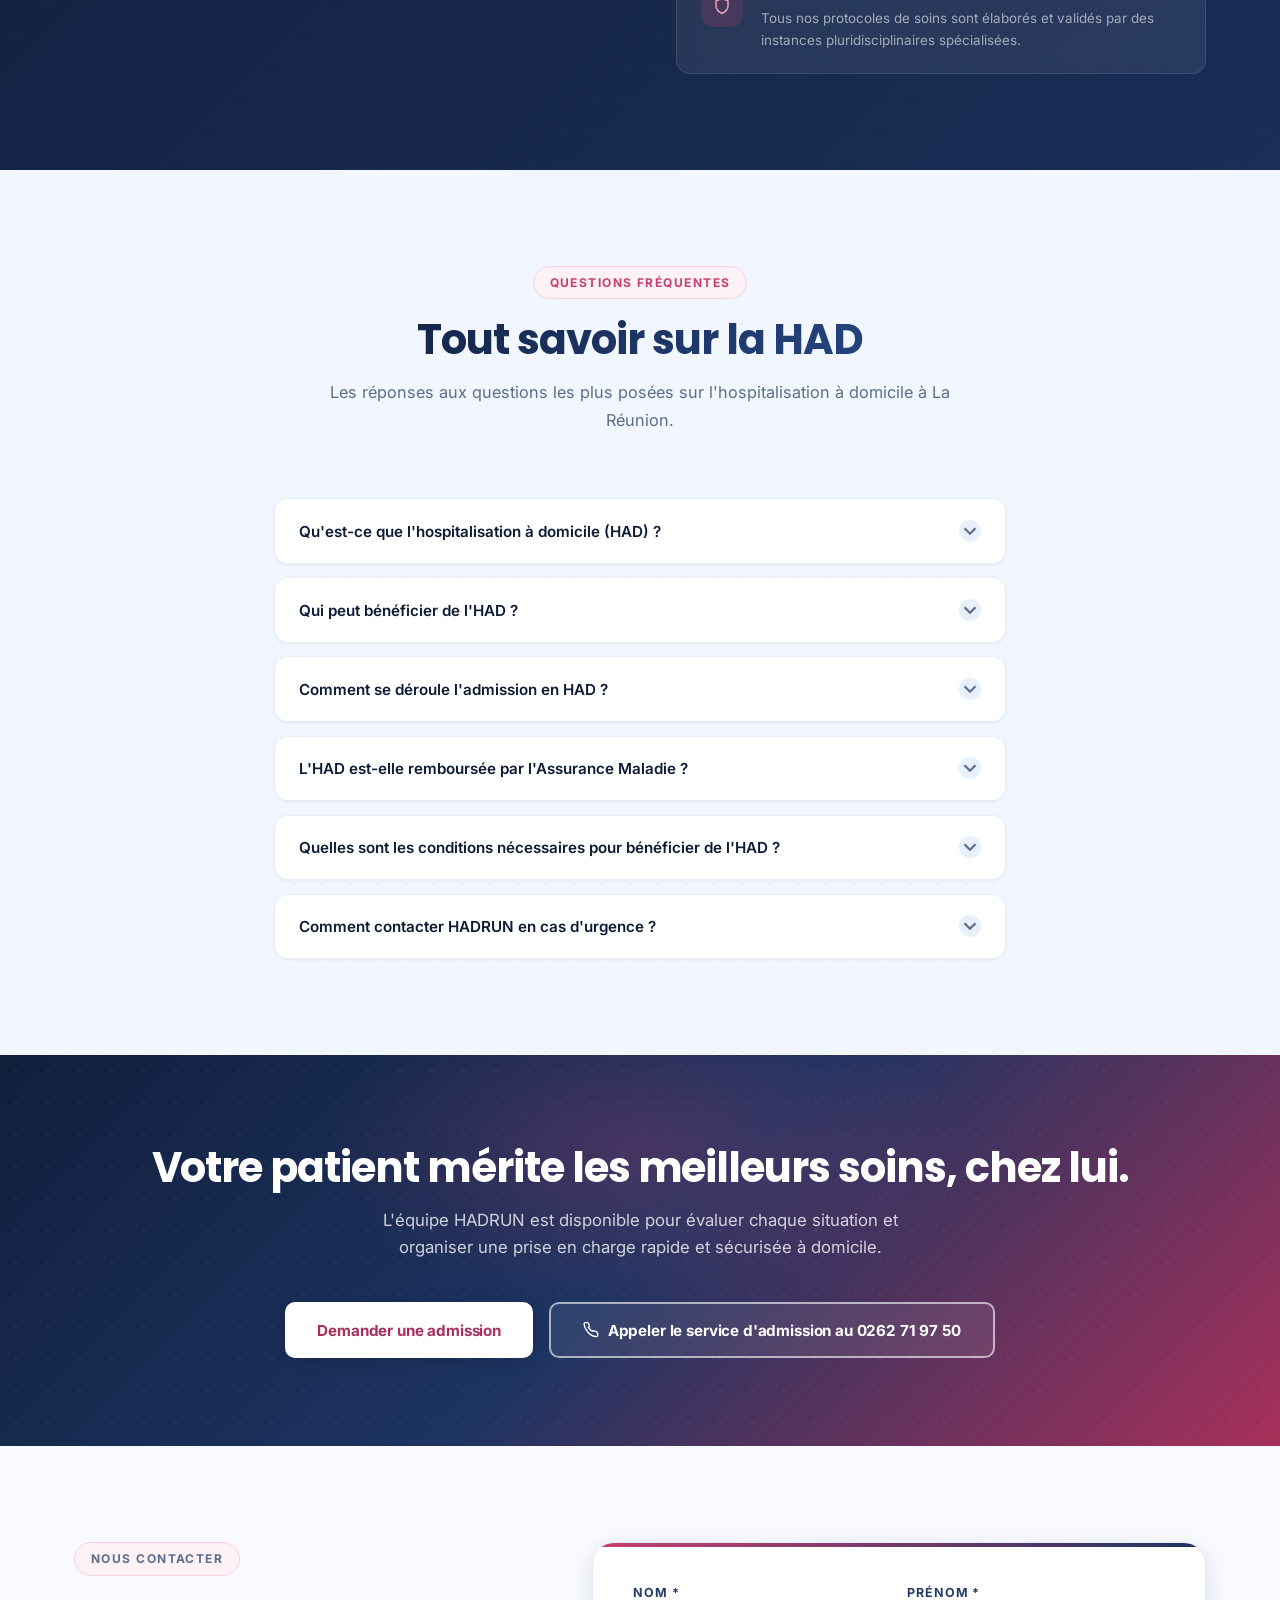
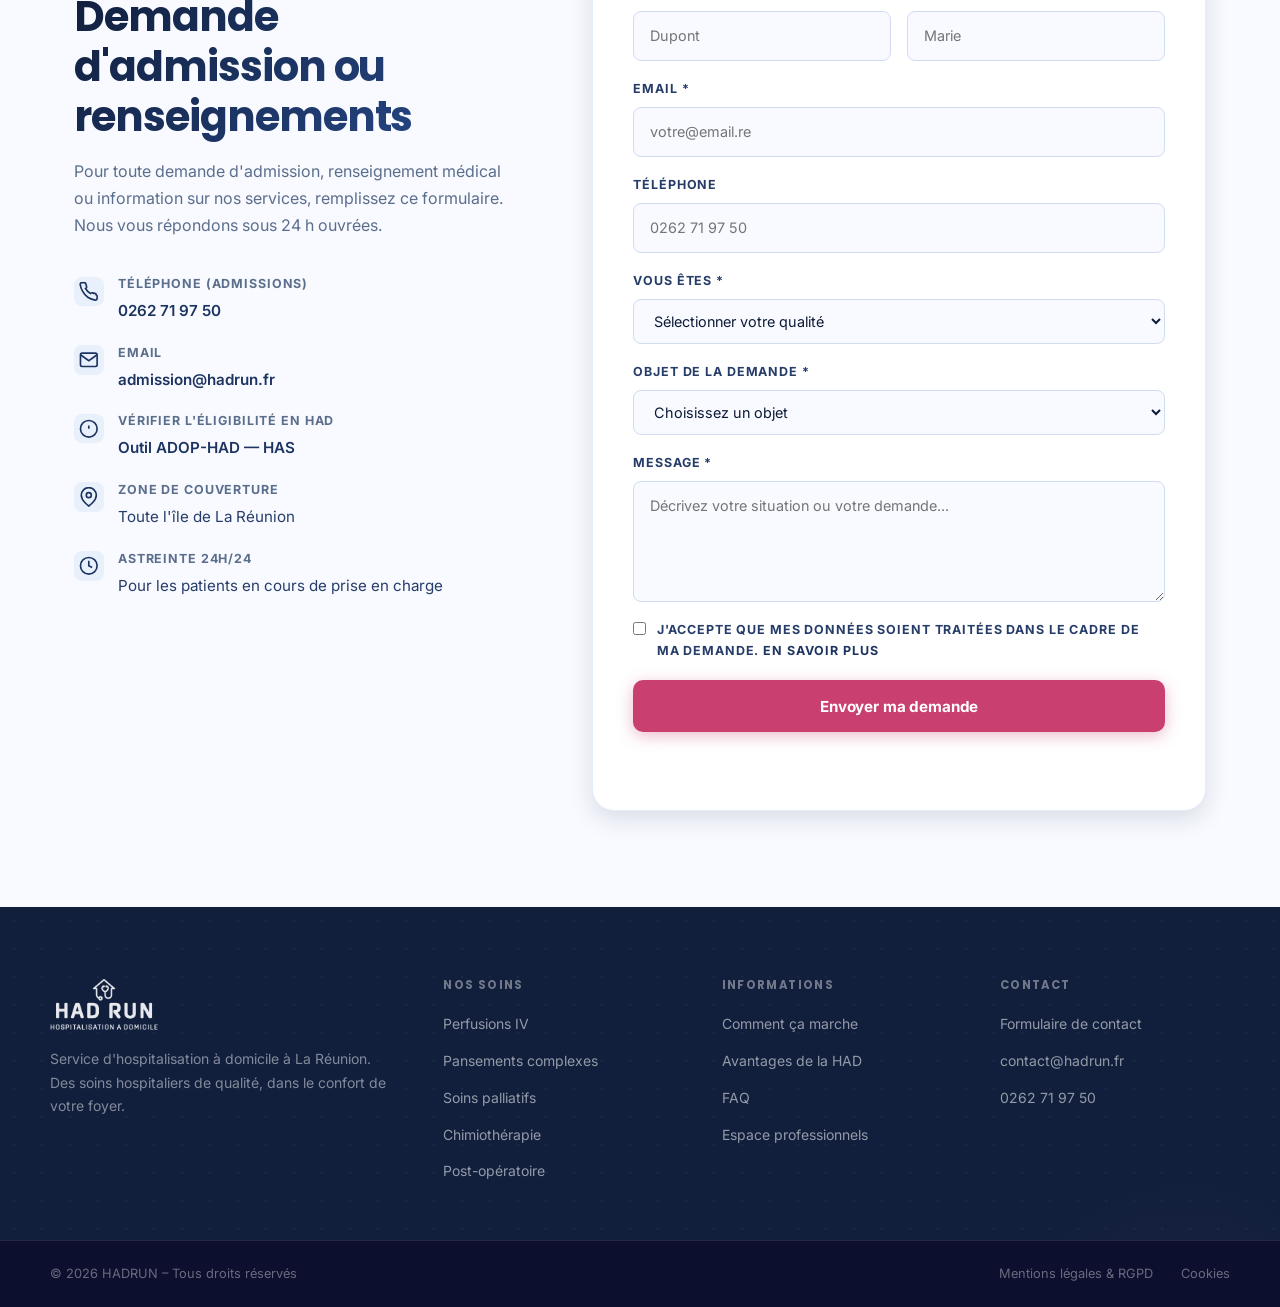
==== commit 145f9ace: "2224-0608" ====
--- a/index.html
+++ b/index.html
@@ -476,7 +476,6 @@
           <span class="path-tag" role="listitem"><span class="path-tag-dot path-tag-dot--blue" aria-hidden="true"></span>Maladie de Crohn &amp; MICI</span>
           <span class="path-tag" role="listitem"><span class="path-tag-dot path-tag-dot--purple" aria-hidden="true"></span>Mucoviscidose</span>
           <span class="path-tag" role="listitem"><span class="path-tag-dot path-tag-dot--green" aria-hidden="true"></span>Post-chirurgie bariatrique</span>
-          <span class="path-tag" role="listitem"><span class="path-tag-dot path-tag-dot--amber" aria-hidden="true"></span>Prématurité &amp; suivi néonatal</span>
         </div>
 
         <div style="text-align:center;margin-top:2.5rem">
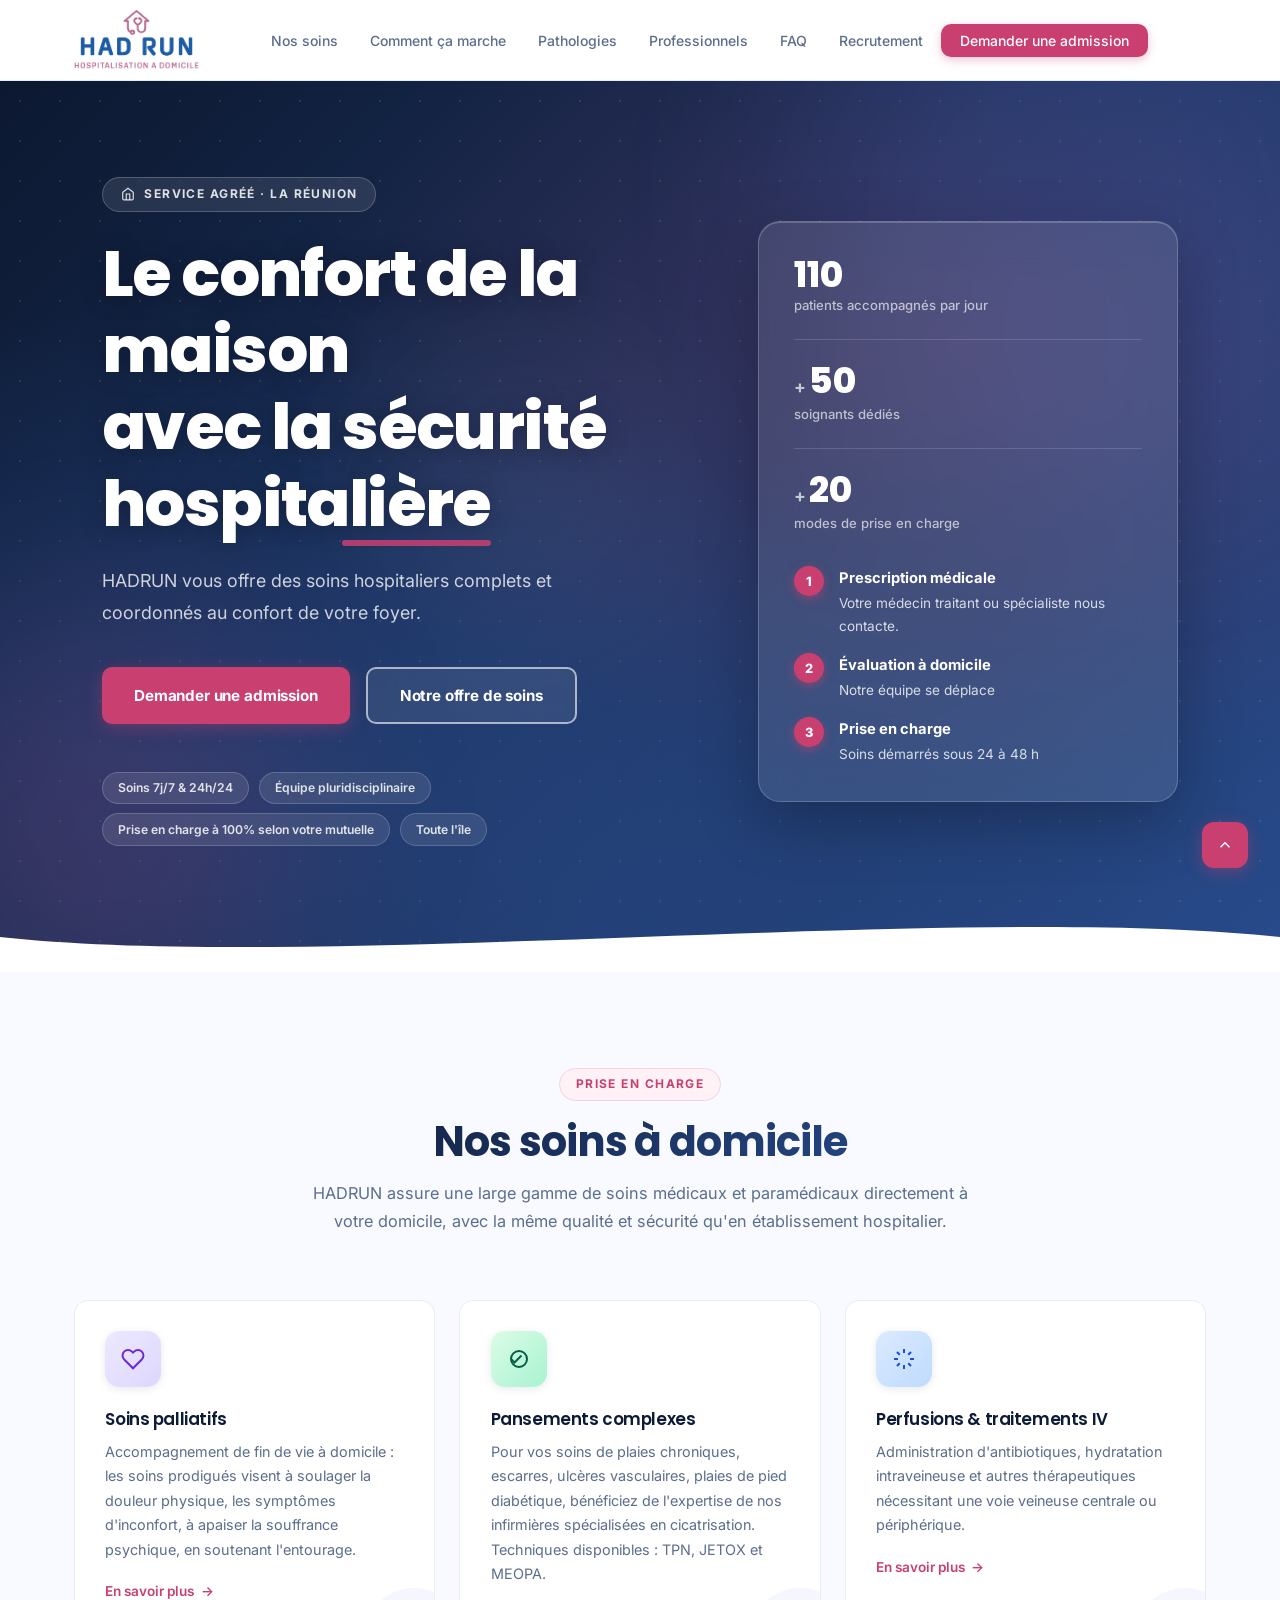
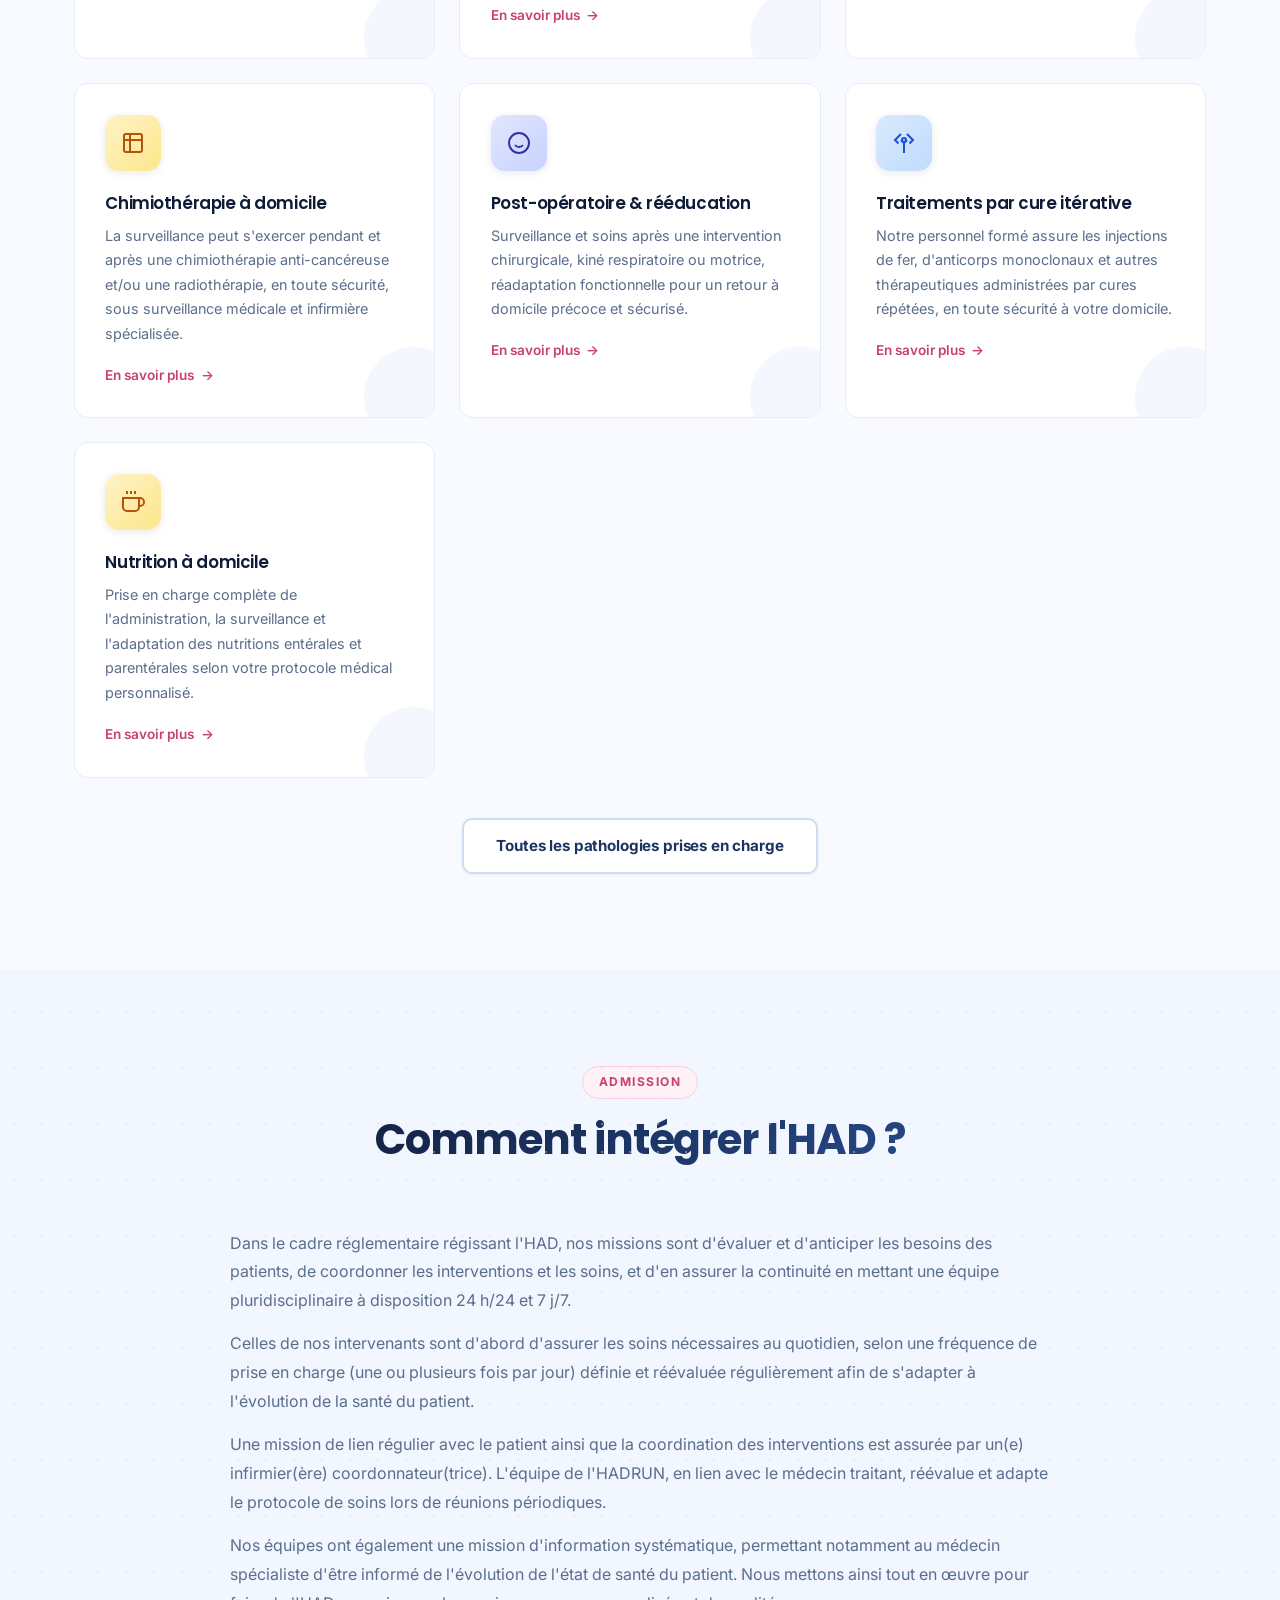
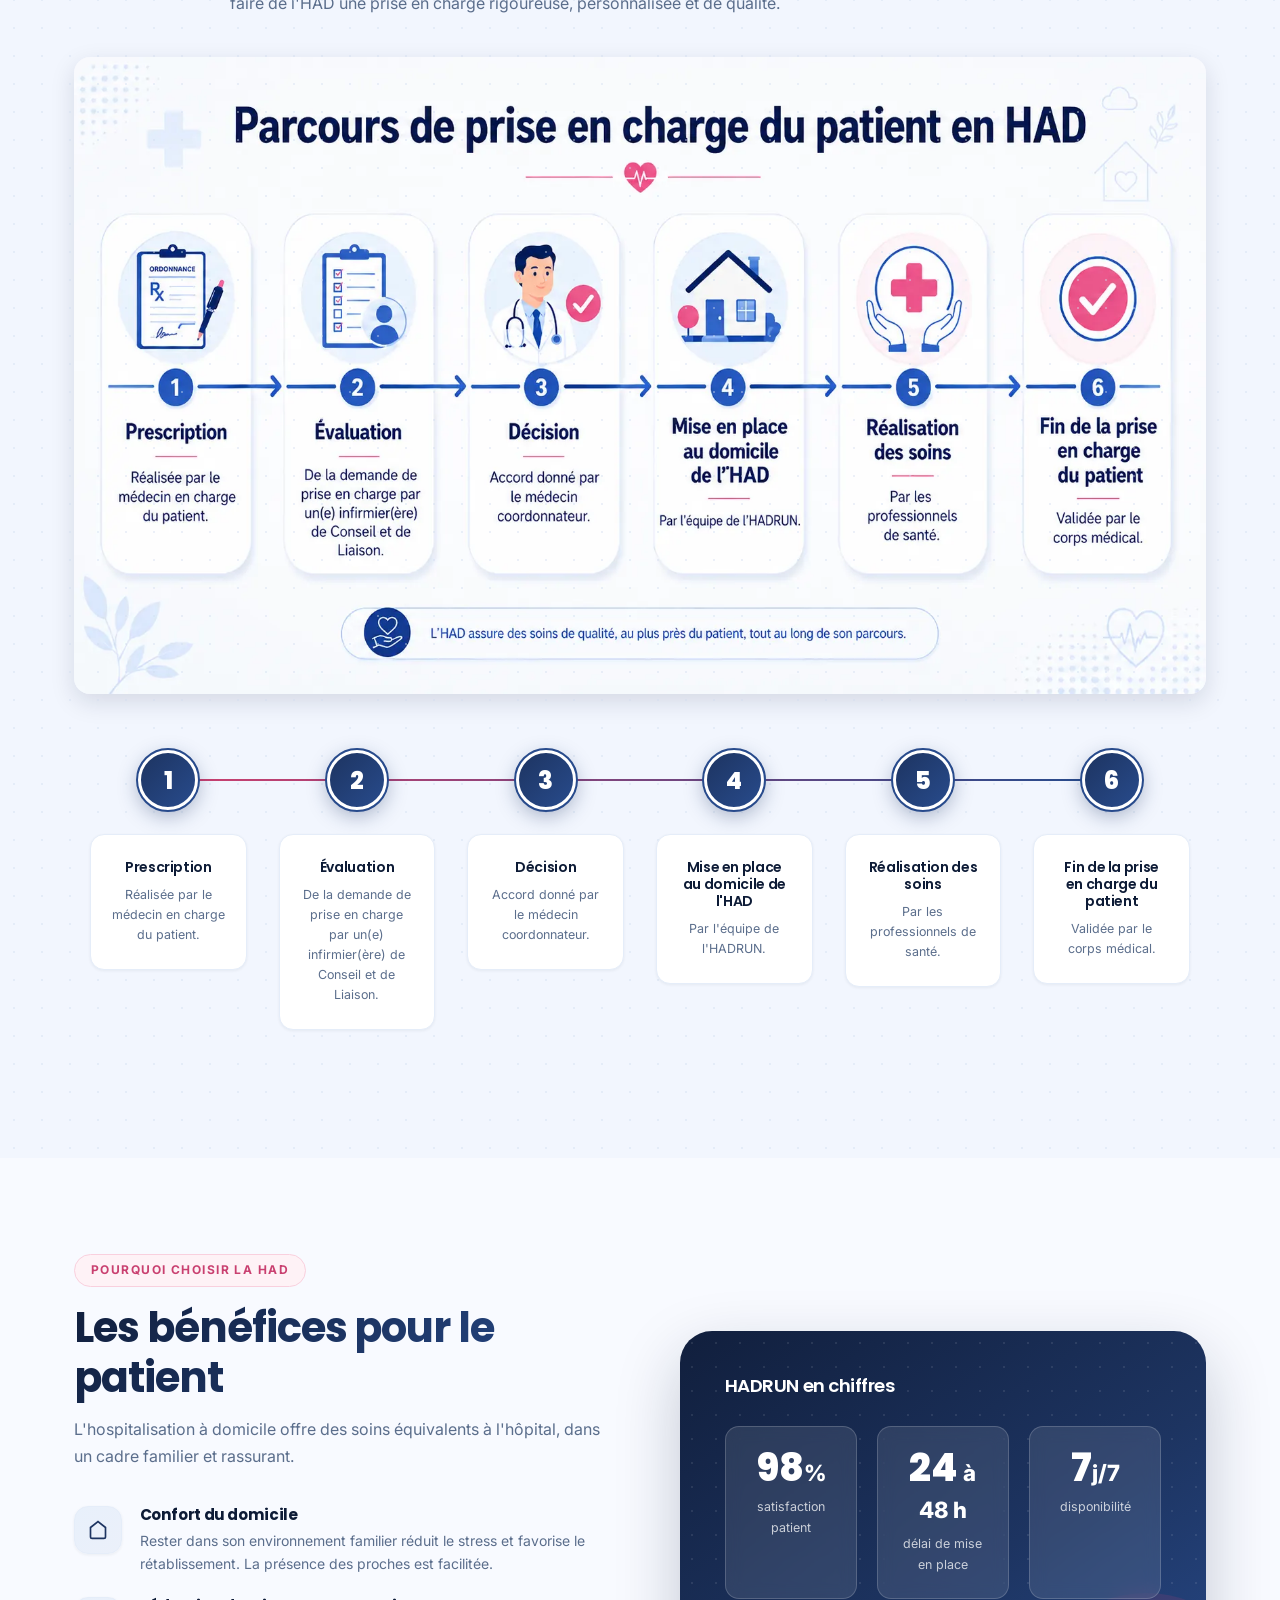
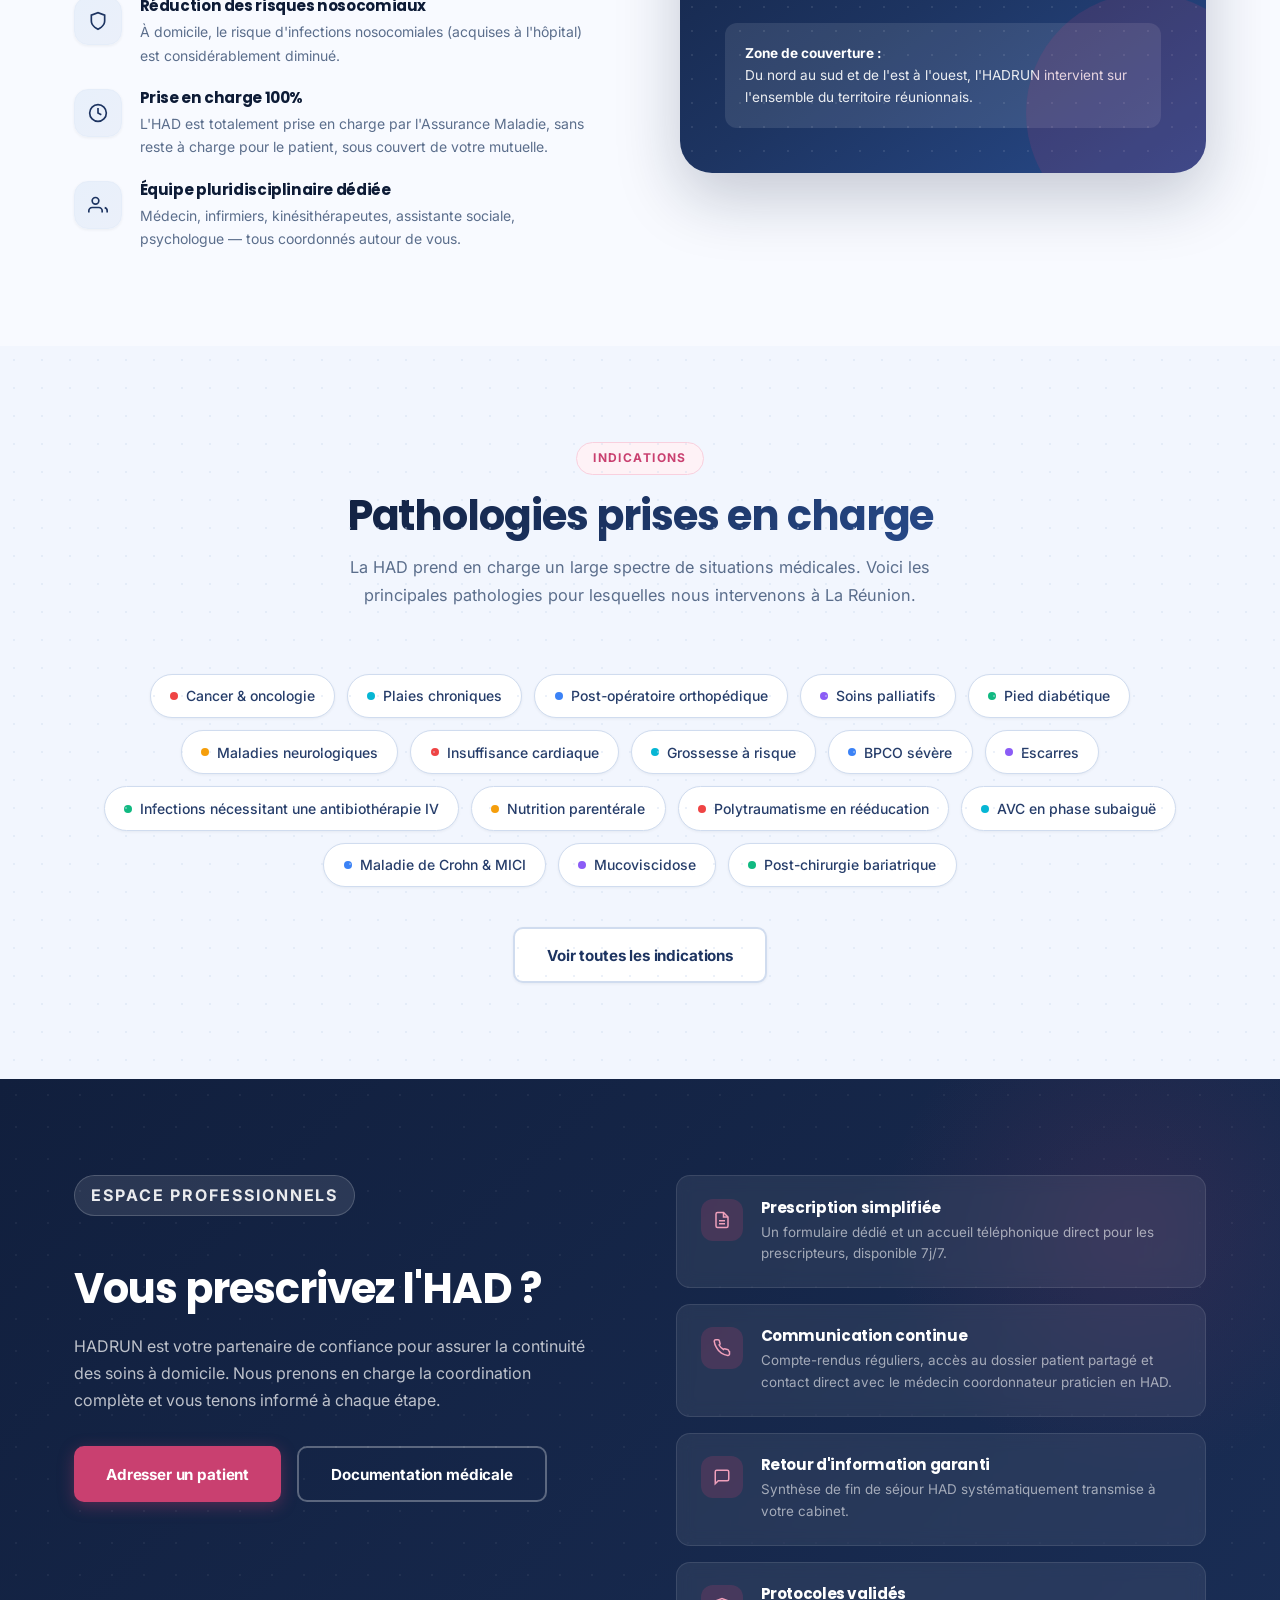
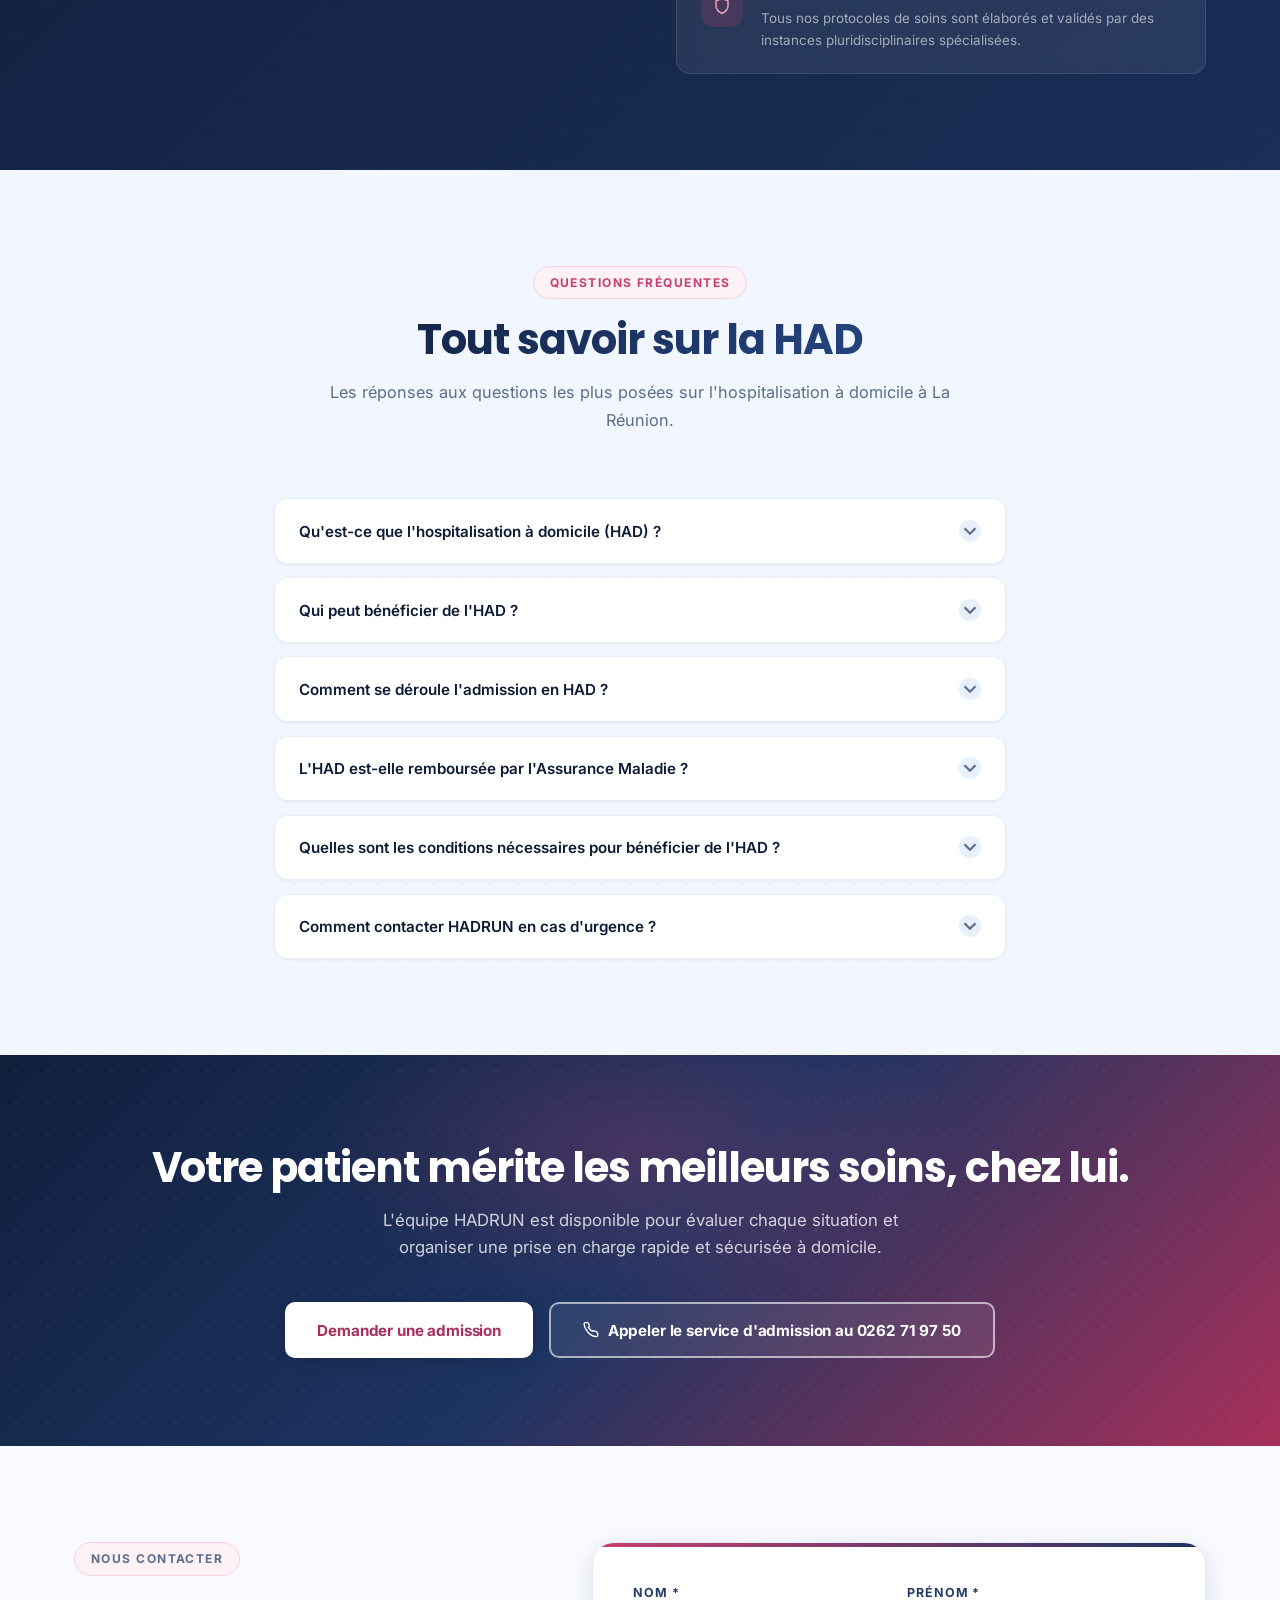
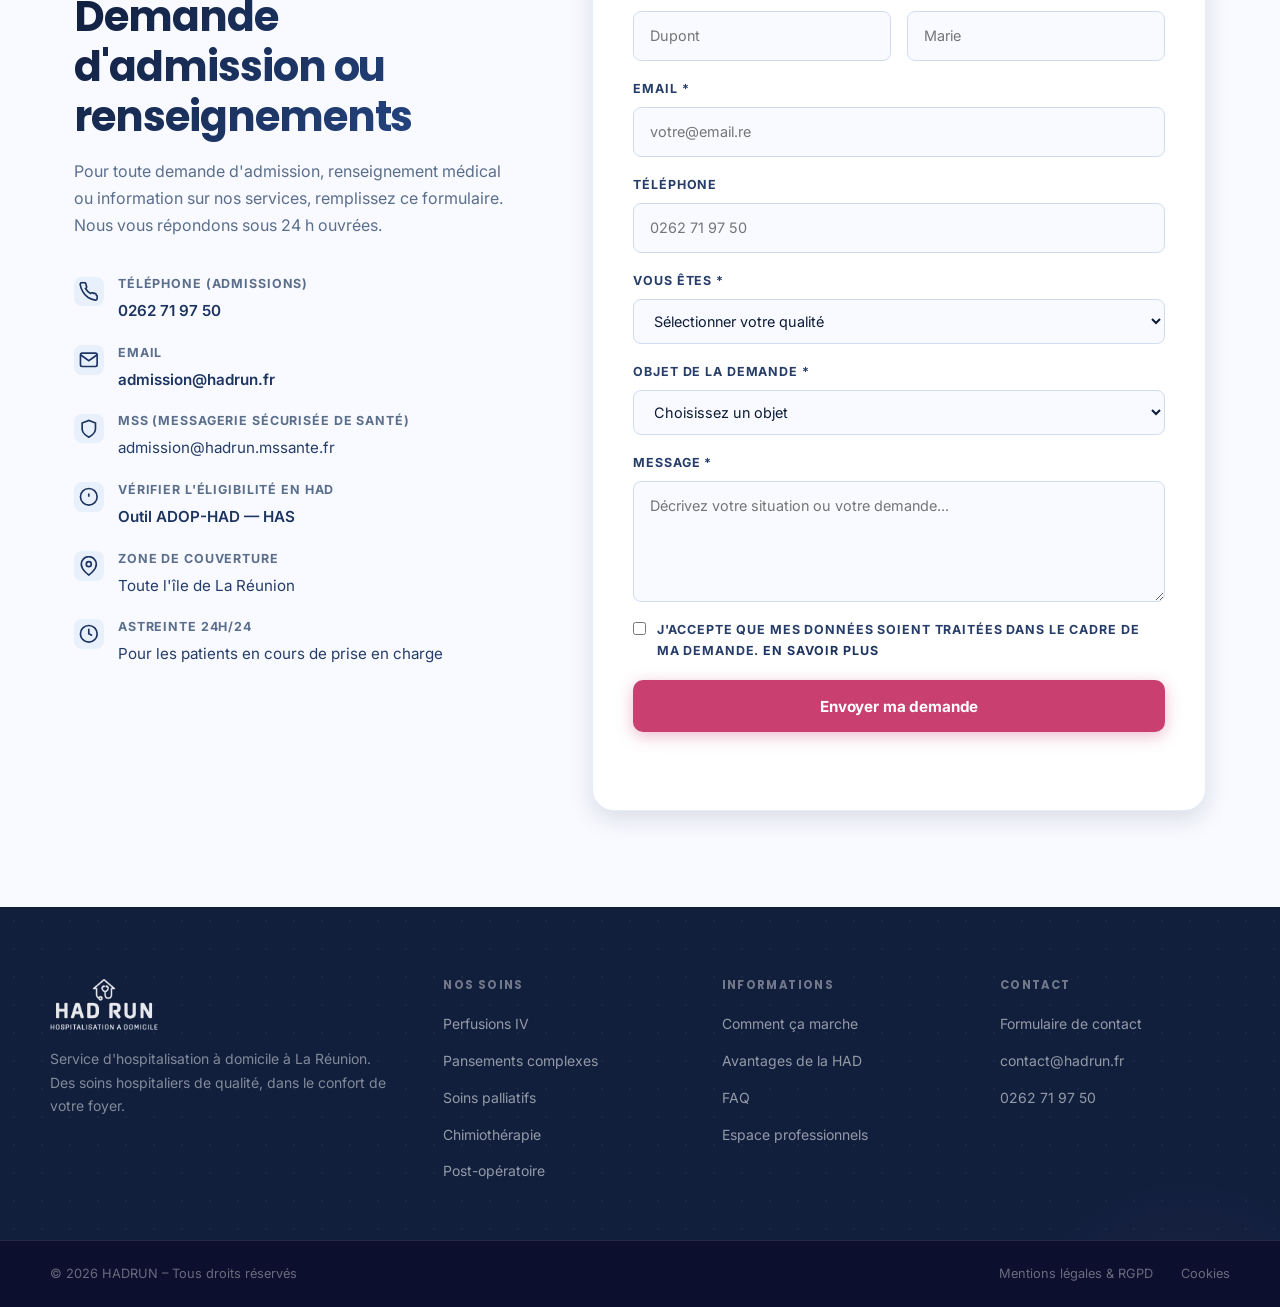
==== commit 5d03cccb: "Update index.html" ====
--- a/index.html
+++ b/index.html
@@ -659,6 +659,13 @@
               </div>
             </li>
             <li>
+              <svg viewBox="0 0 24 24" fill="none" stroke="currentColor" stroke-width="2" aria-hidden="true"><path d="M12 22s8-4 8-10V5l-8-3-8 3v7c0 6 8 10 8 10z"/></svg>
+              <div>
+                <strong>MSS (Messagerie Sécurisée de Santé)</strong>
+                <span>admission@hadrun.mssante.fr</span>
+              </div>
+            </li>
+            <li>
               <svg viewBox="0 0 24 24" fill="none" stroke="currentColor" stroke-width="2" aria-hidden="true"><circle cx="12" cy="12" r="10"/><line x1="12" y1="8" x2="12" y2="12"/><line x1="12" y1="16" x2="12.01" y2="16"/></svg>
               <div>
                 <strong>Vérifier l'éligibilité en HAD</strong>
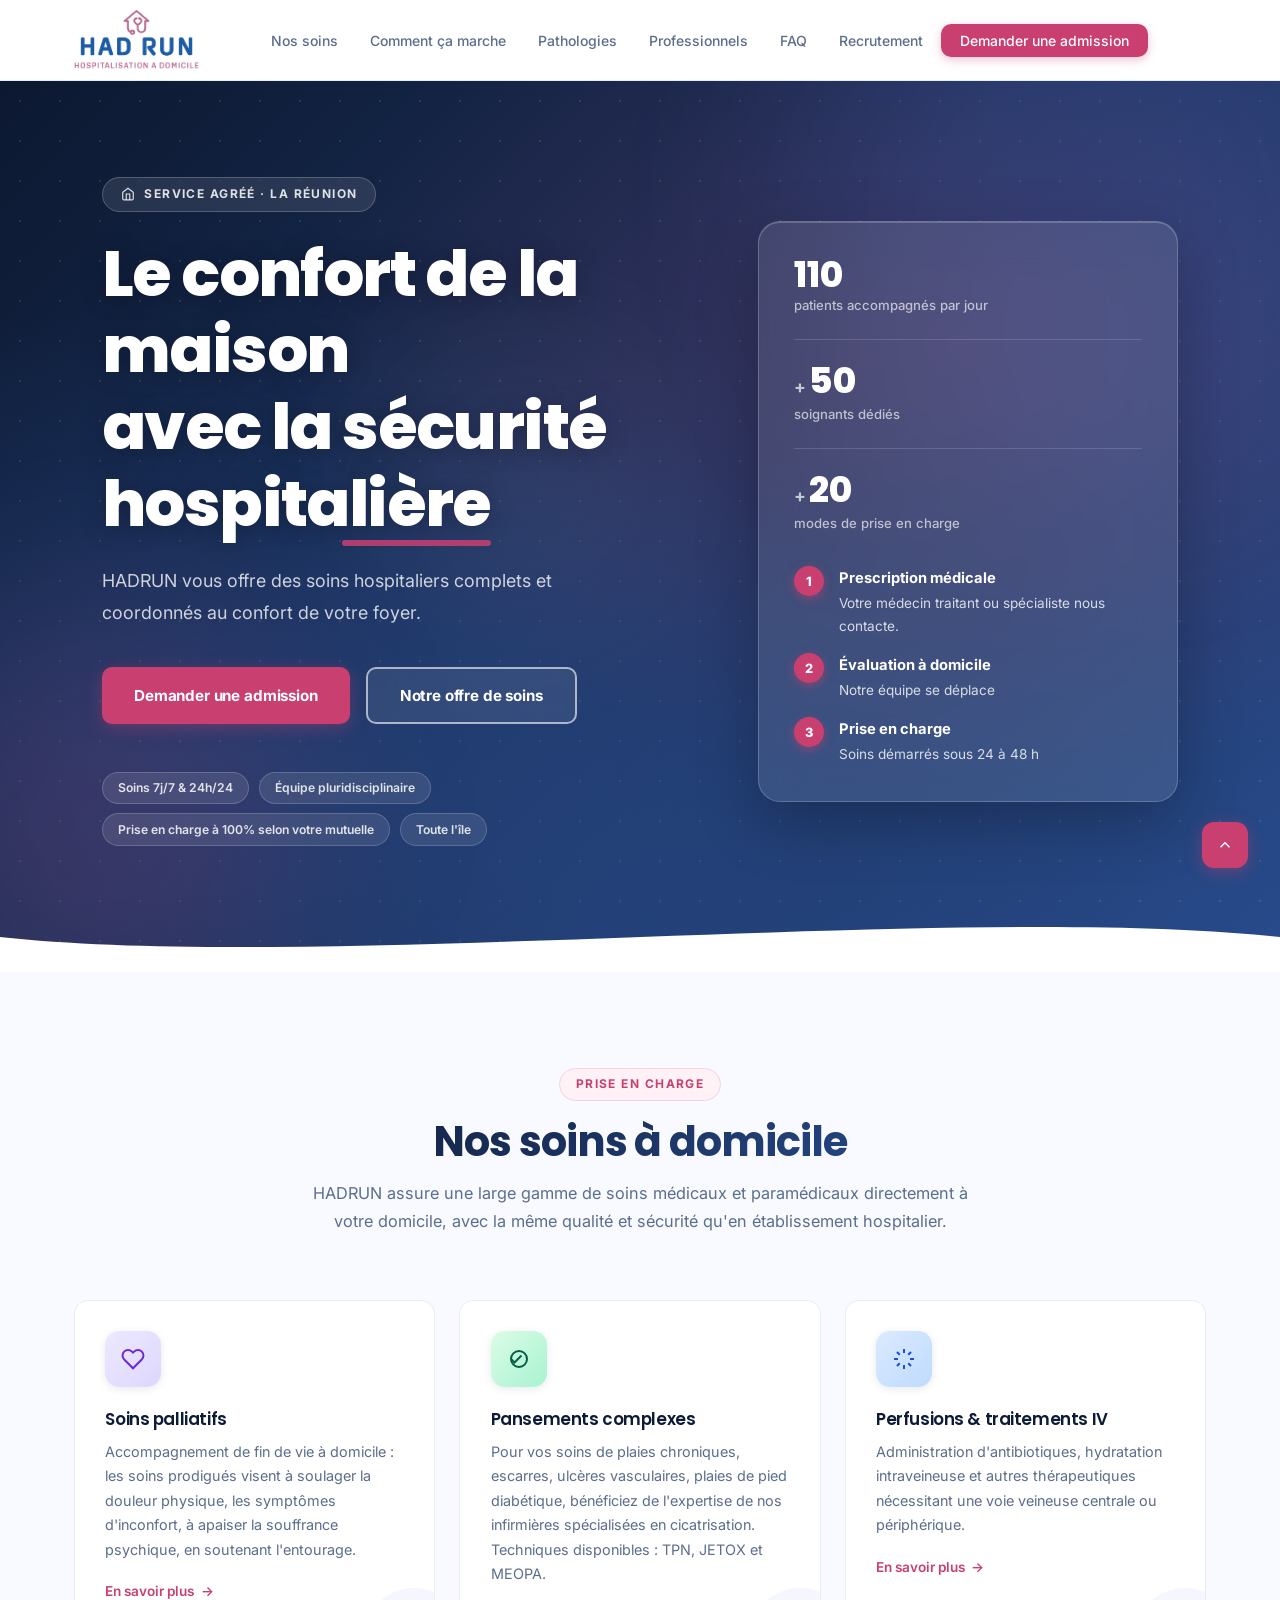
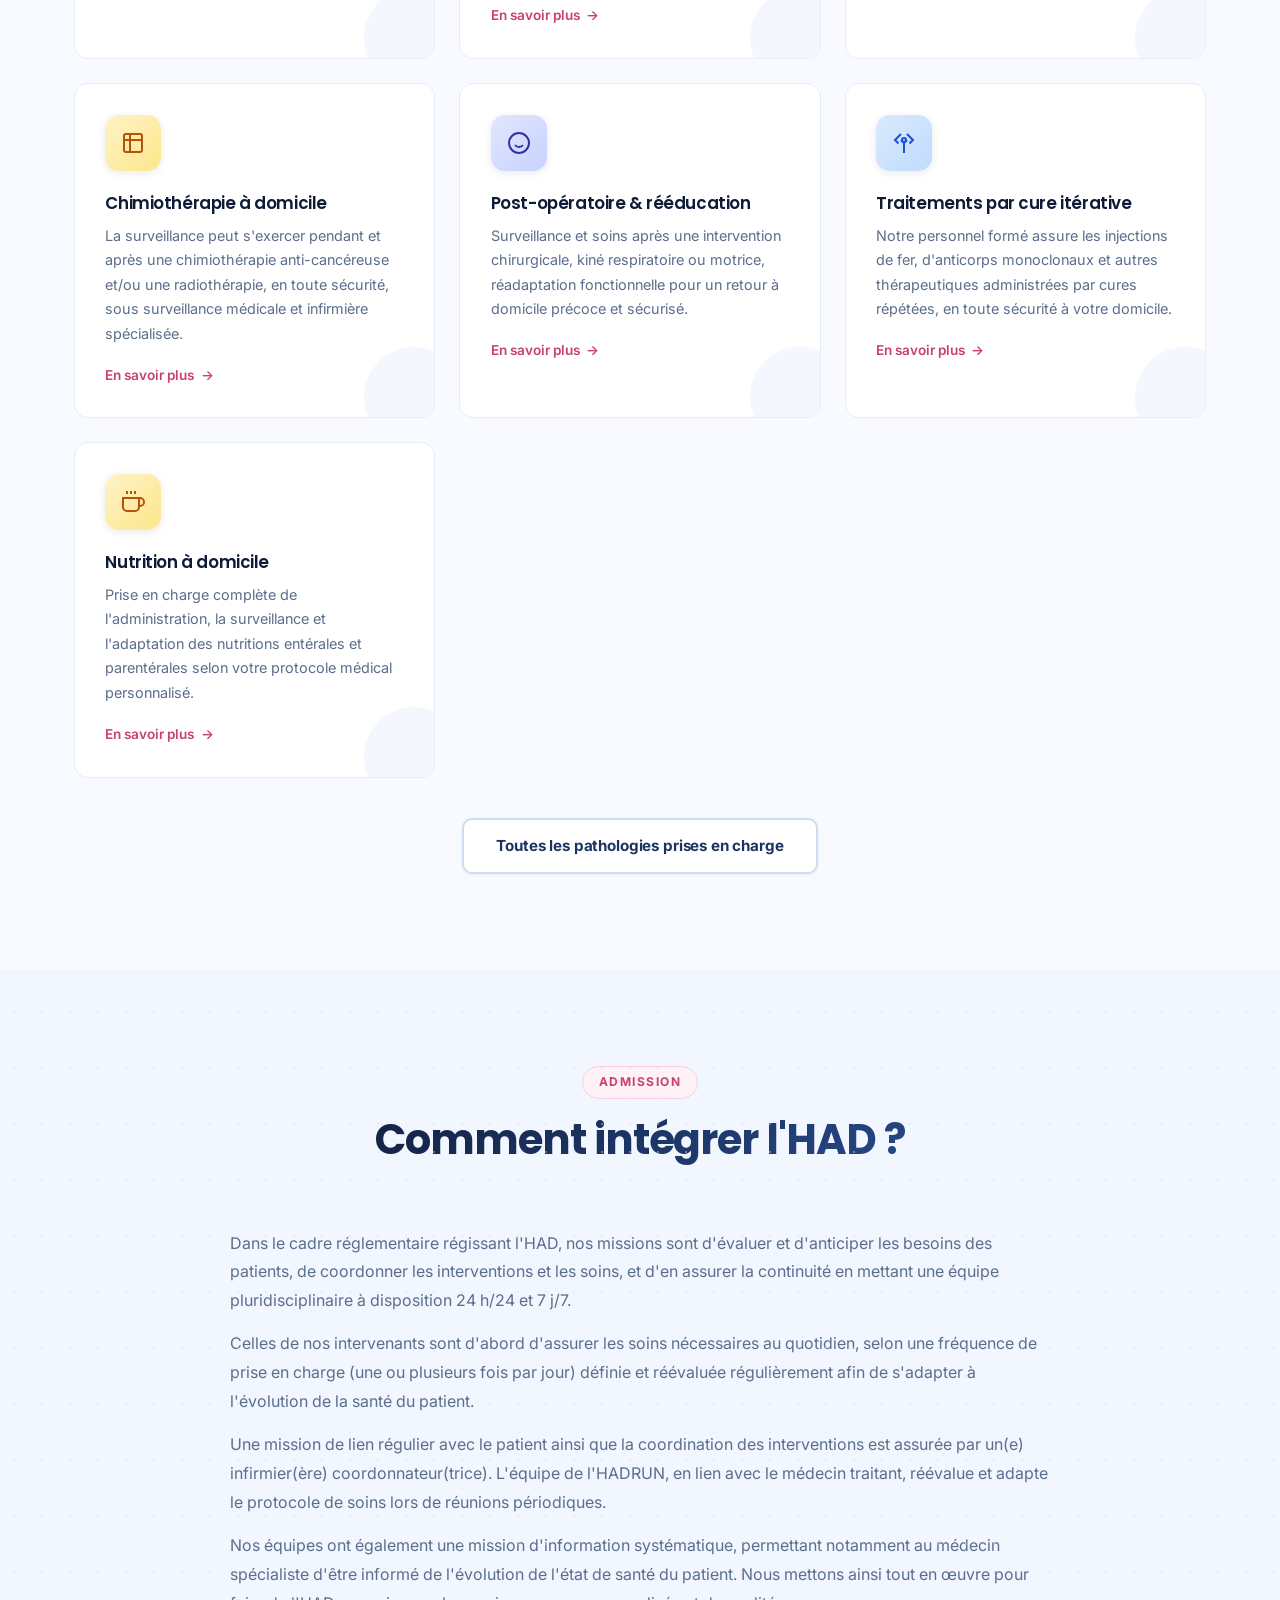
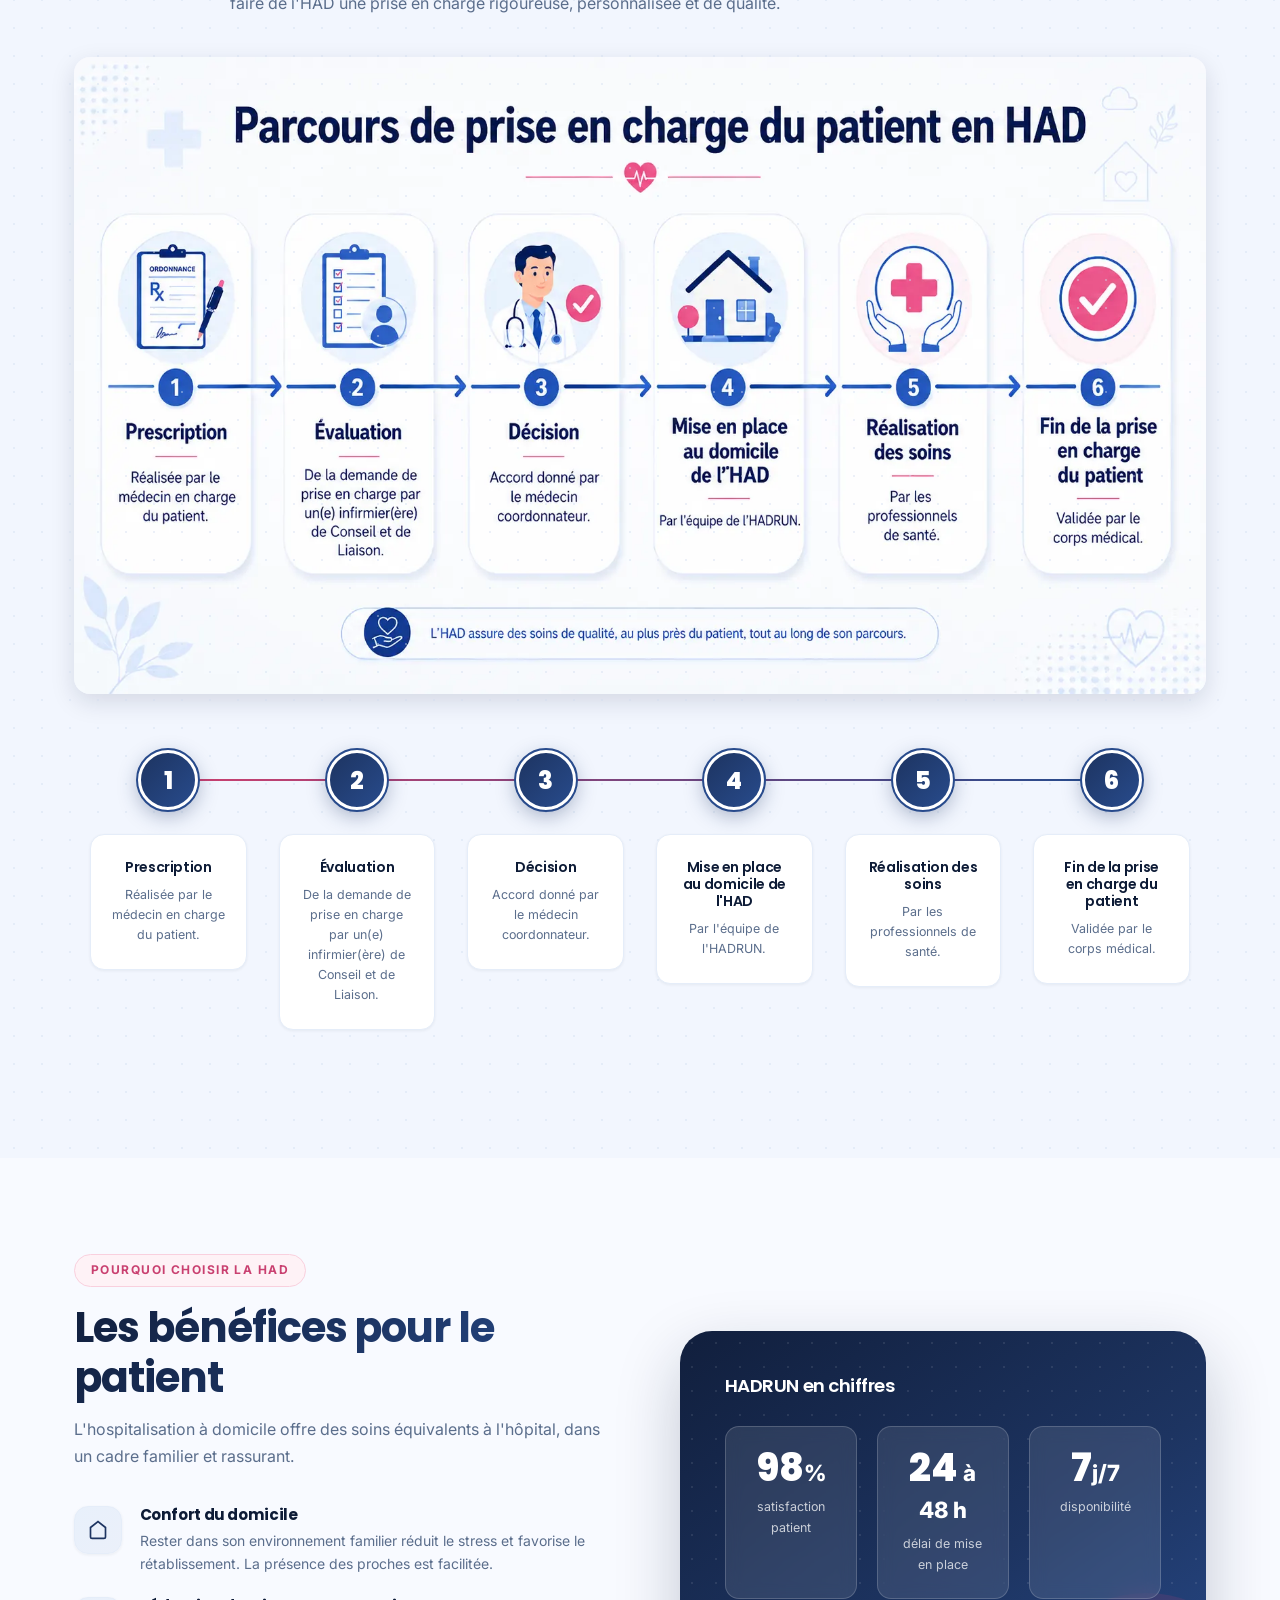
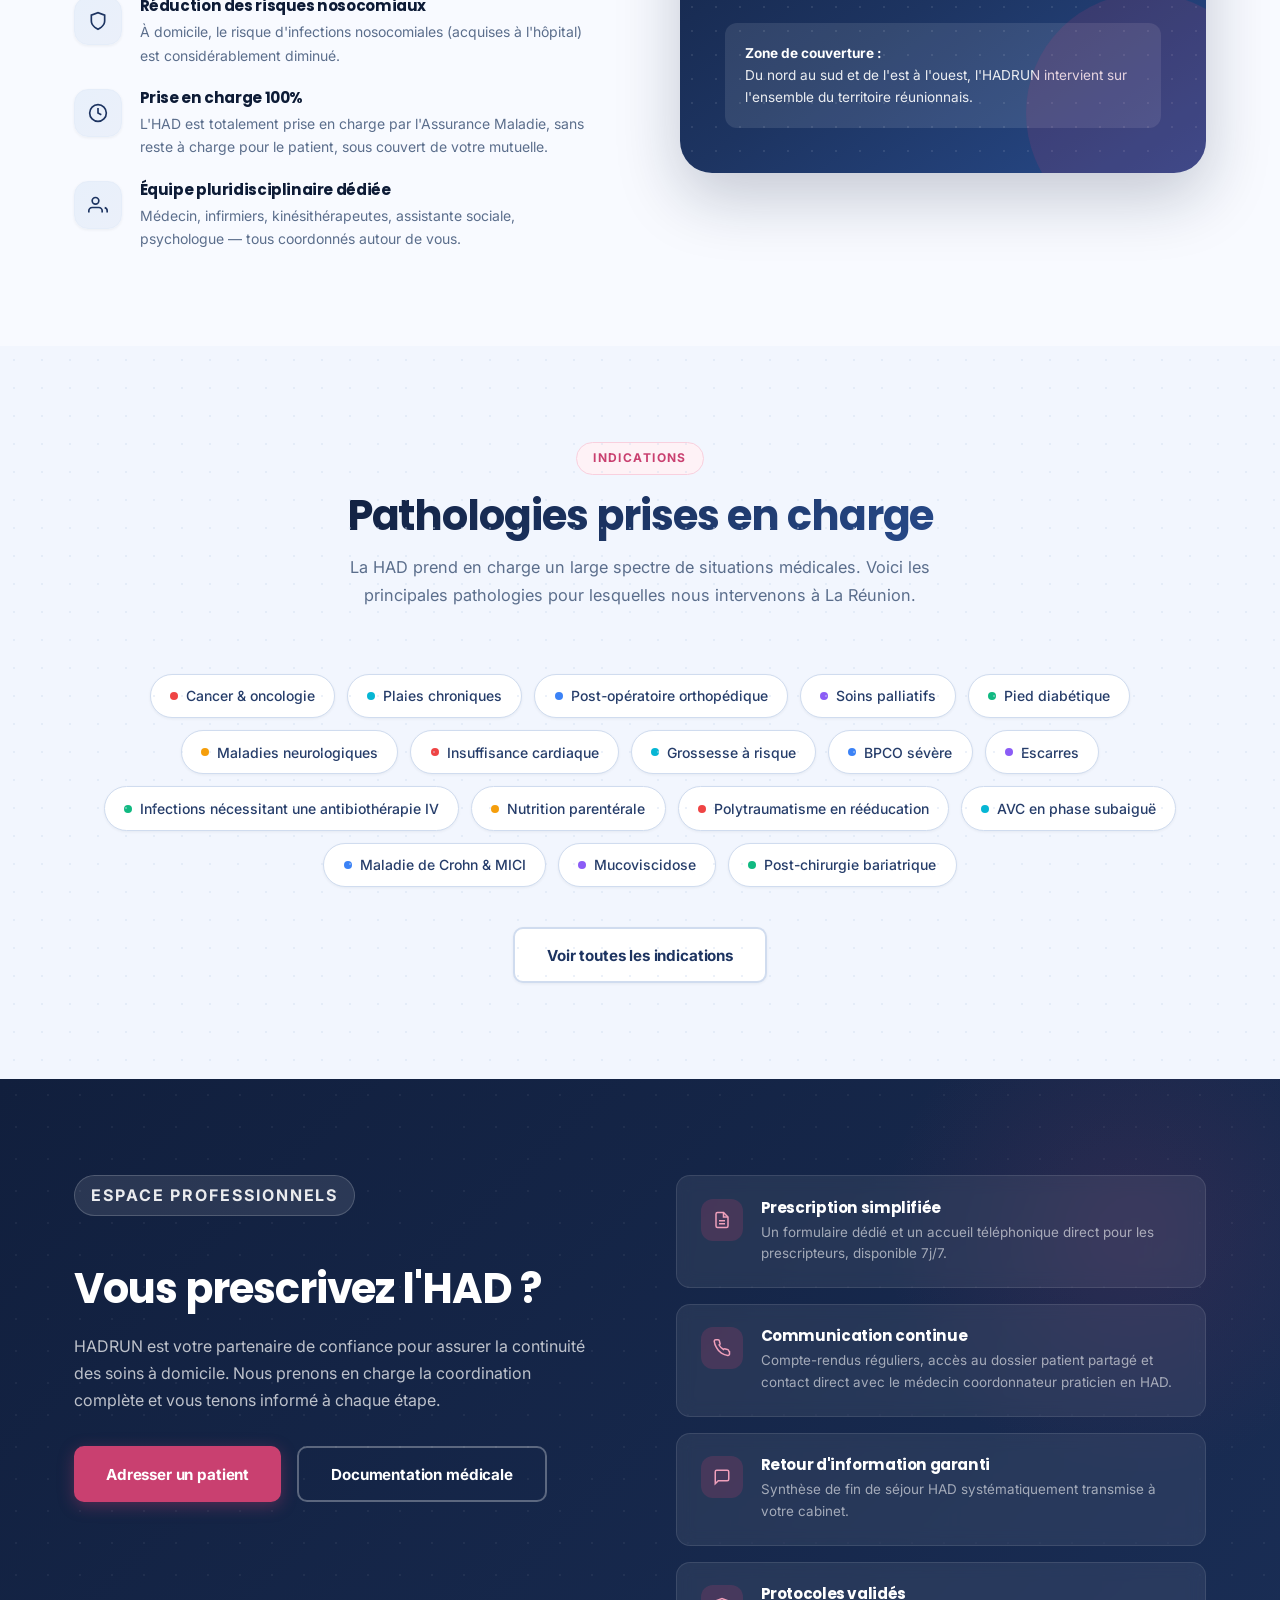
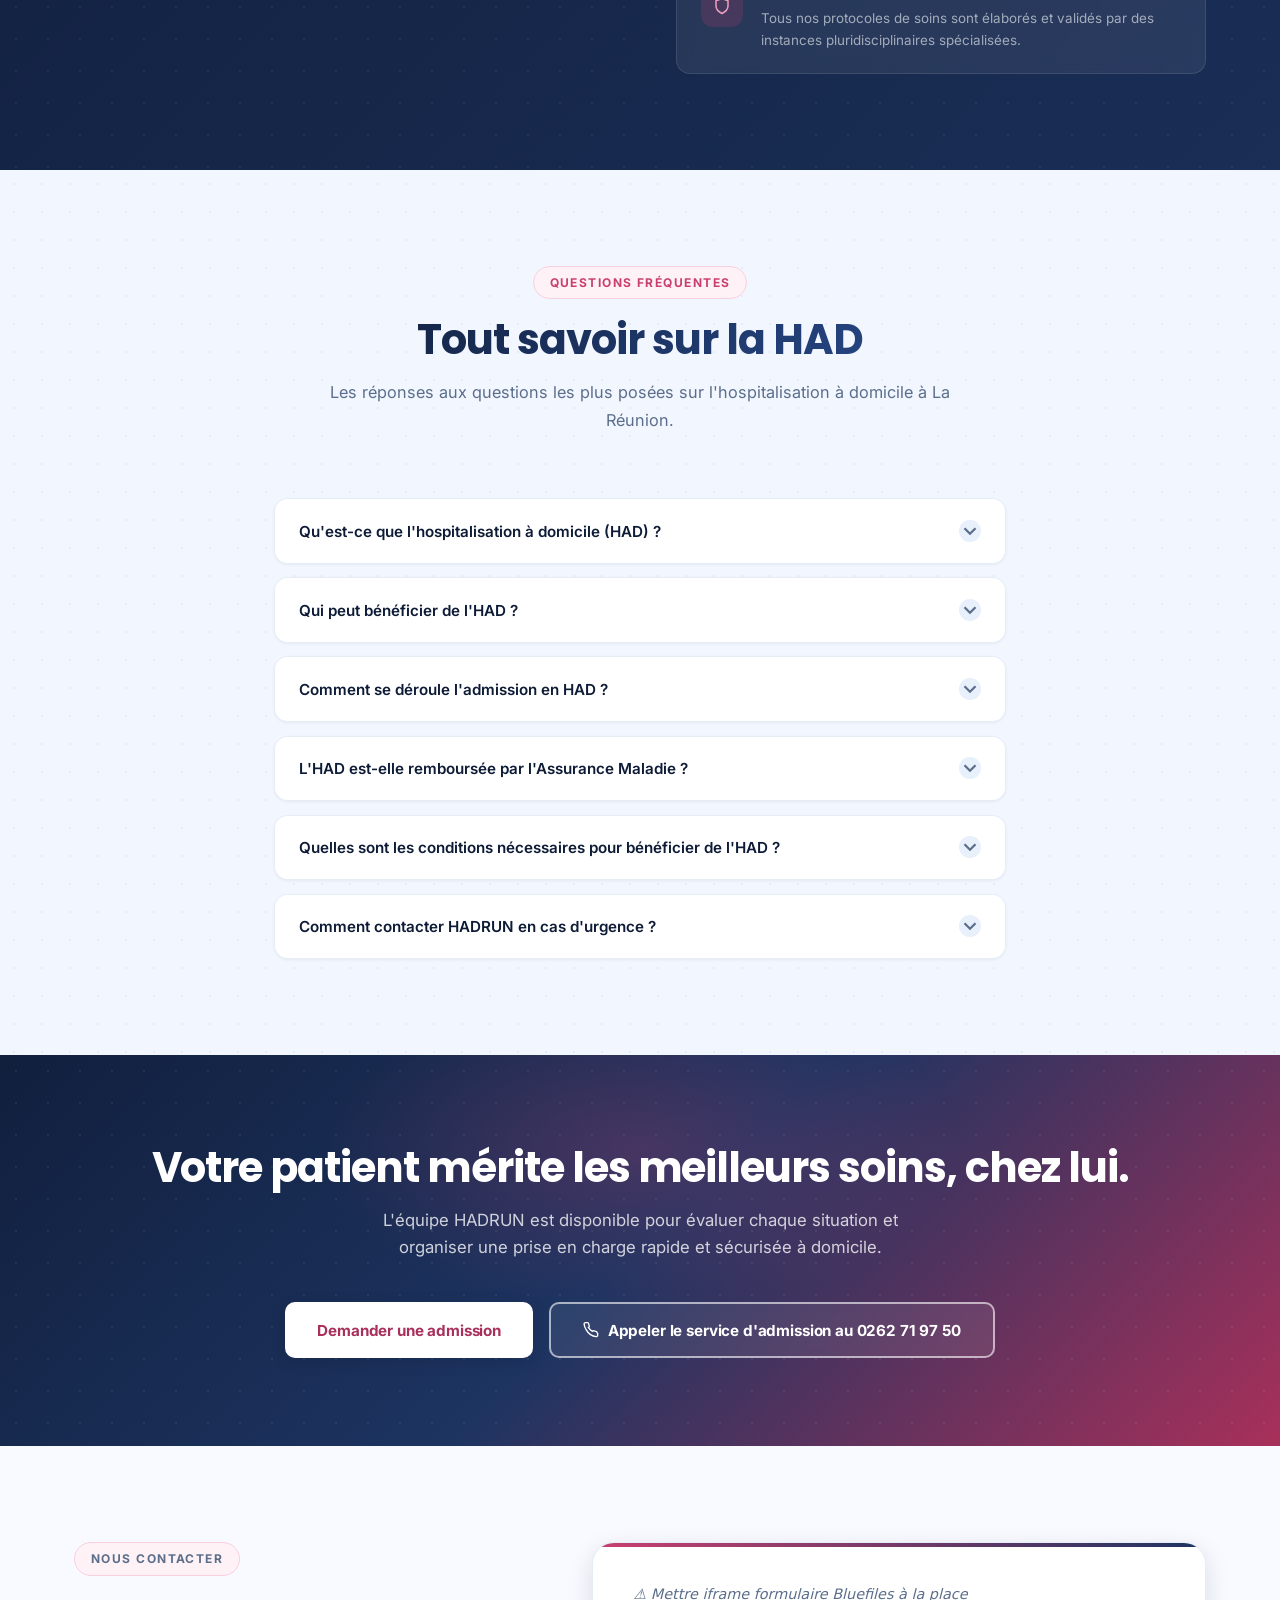
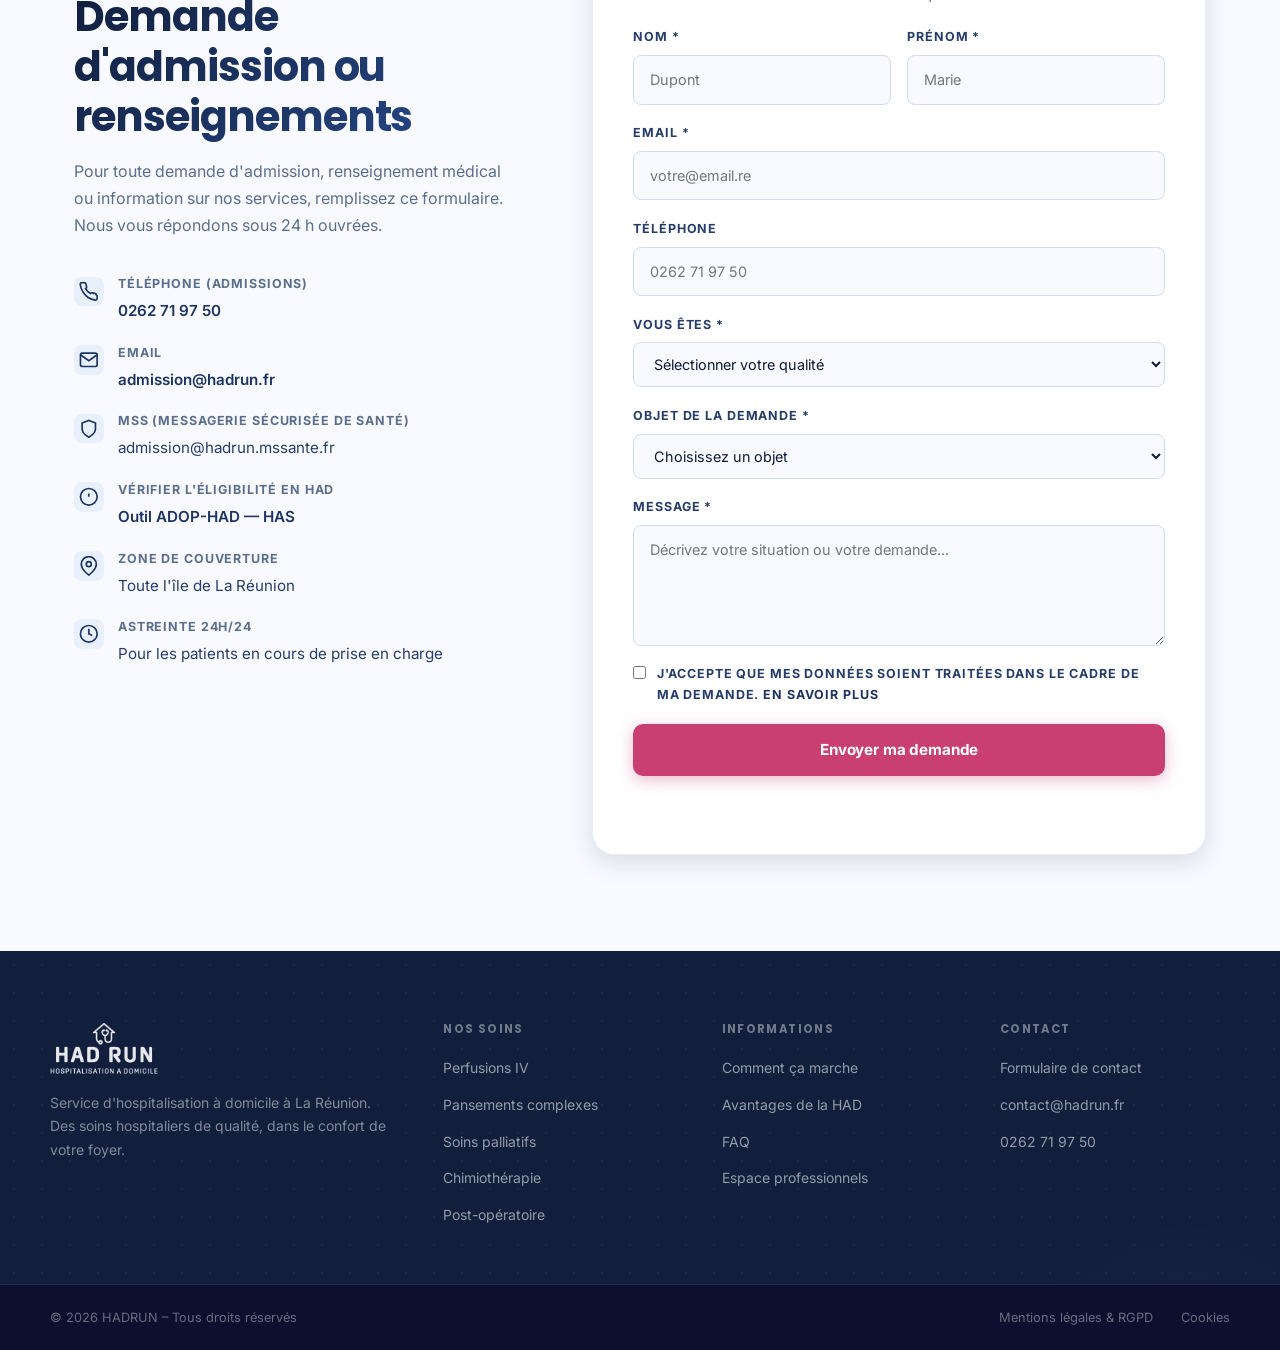
==== commit cafbdd41: "0906-0609" ====
--- a/index.html
+++ b/index.html
@@ -690,6 +690,7 @@
         </div>
 
         <div class="contact-form-wrap">
+          <p style="font-style:italic;color:var(--text-muted);margin-bottom:1.25rem;font-size:.9rem">⚠ <em>Mettre iframe formulaire Bluefiles à la place</em></p>
           <form class="contact-form" id="contact-form" action="/contact.php" method="post" novalidate>
             <div class="form-row--2">
               <div class="form-group">
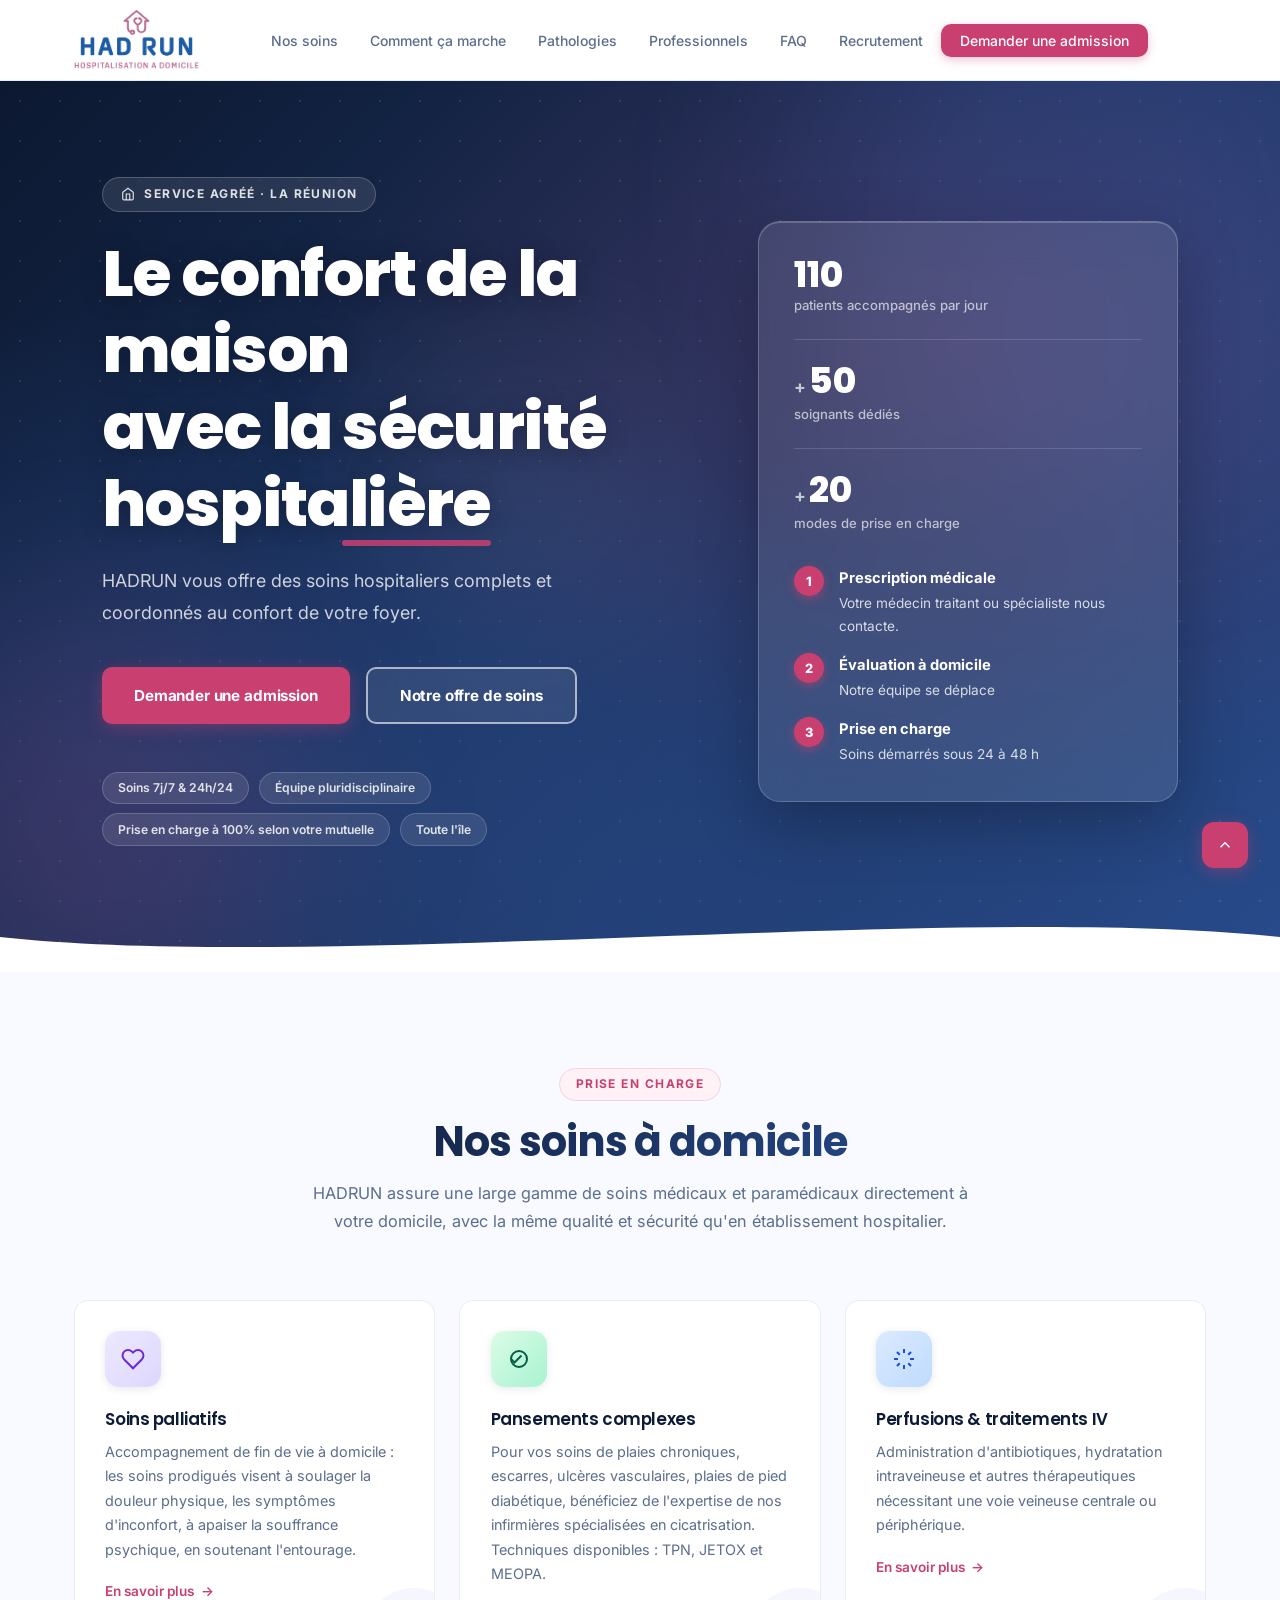
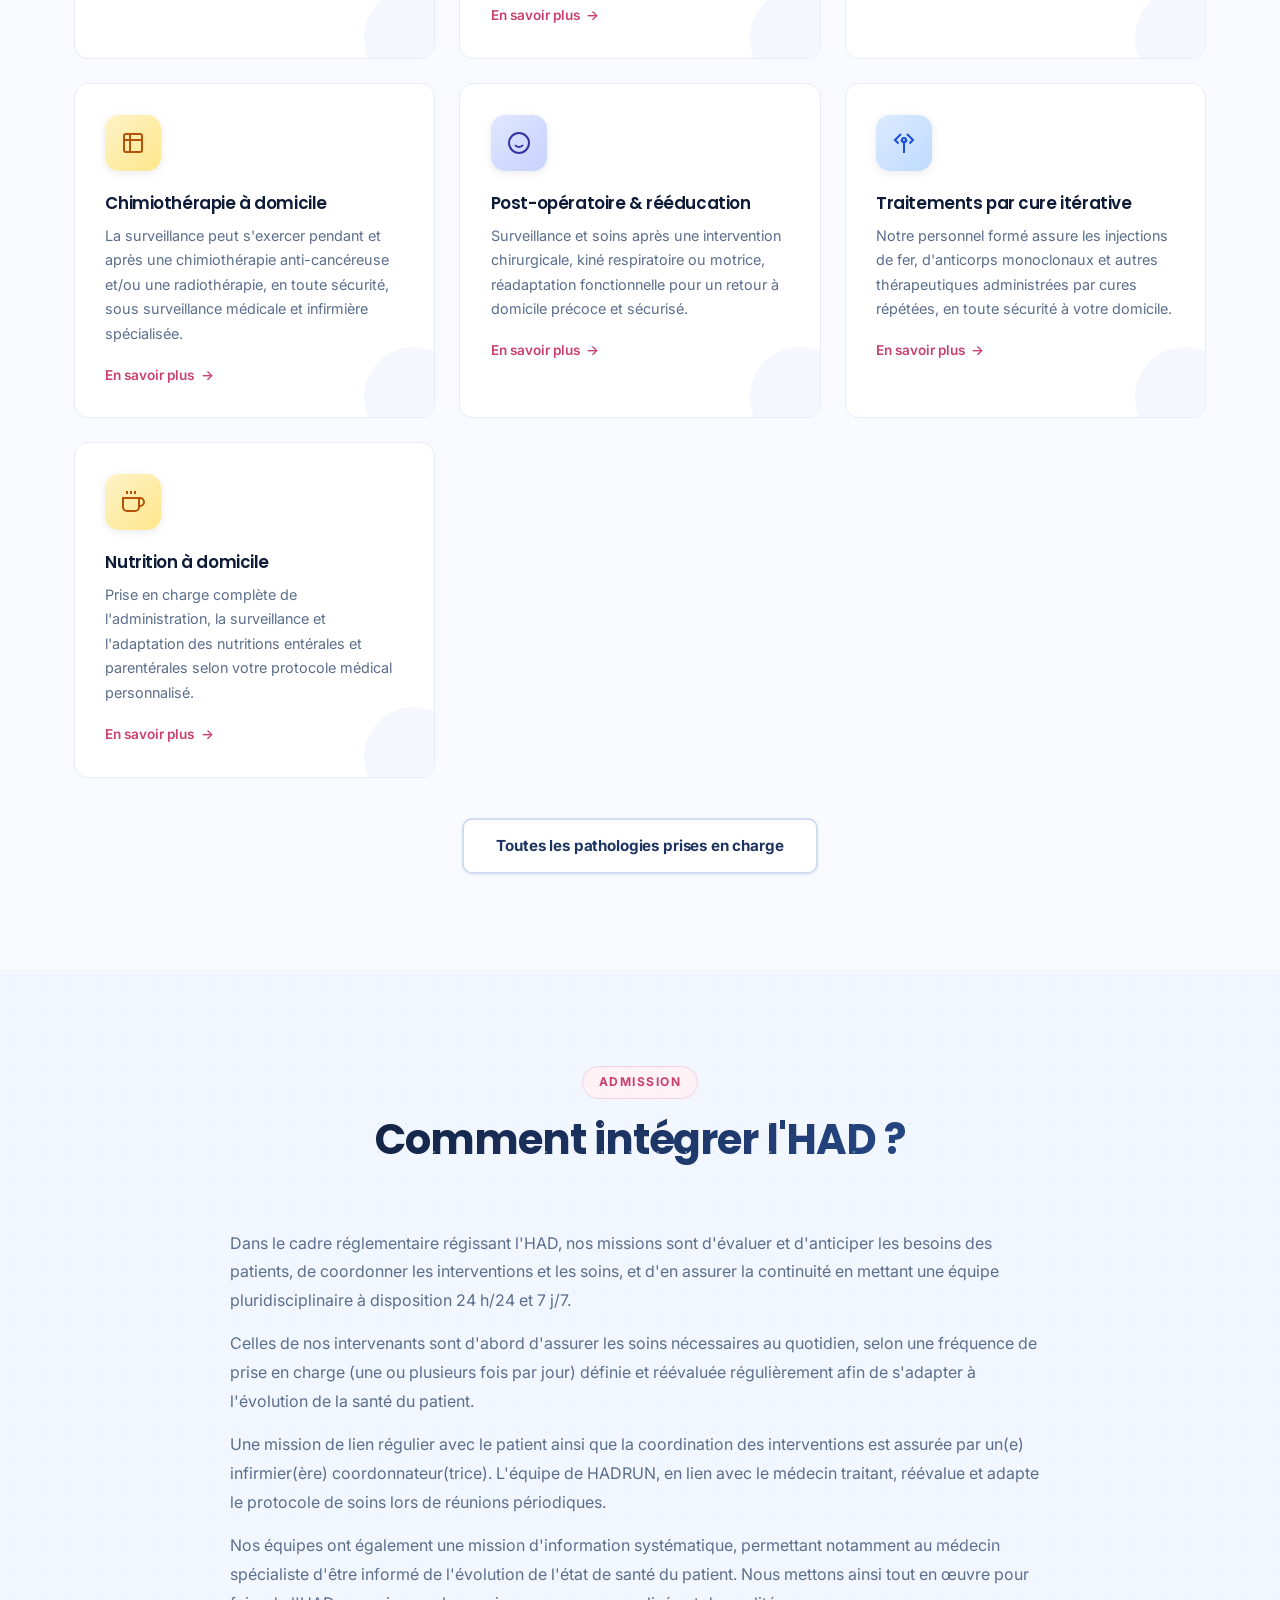
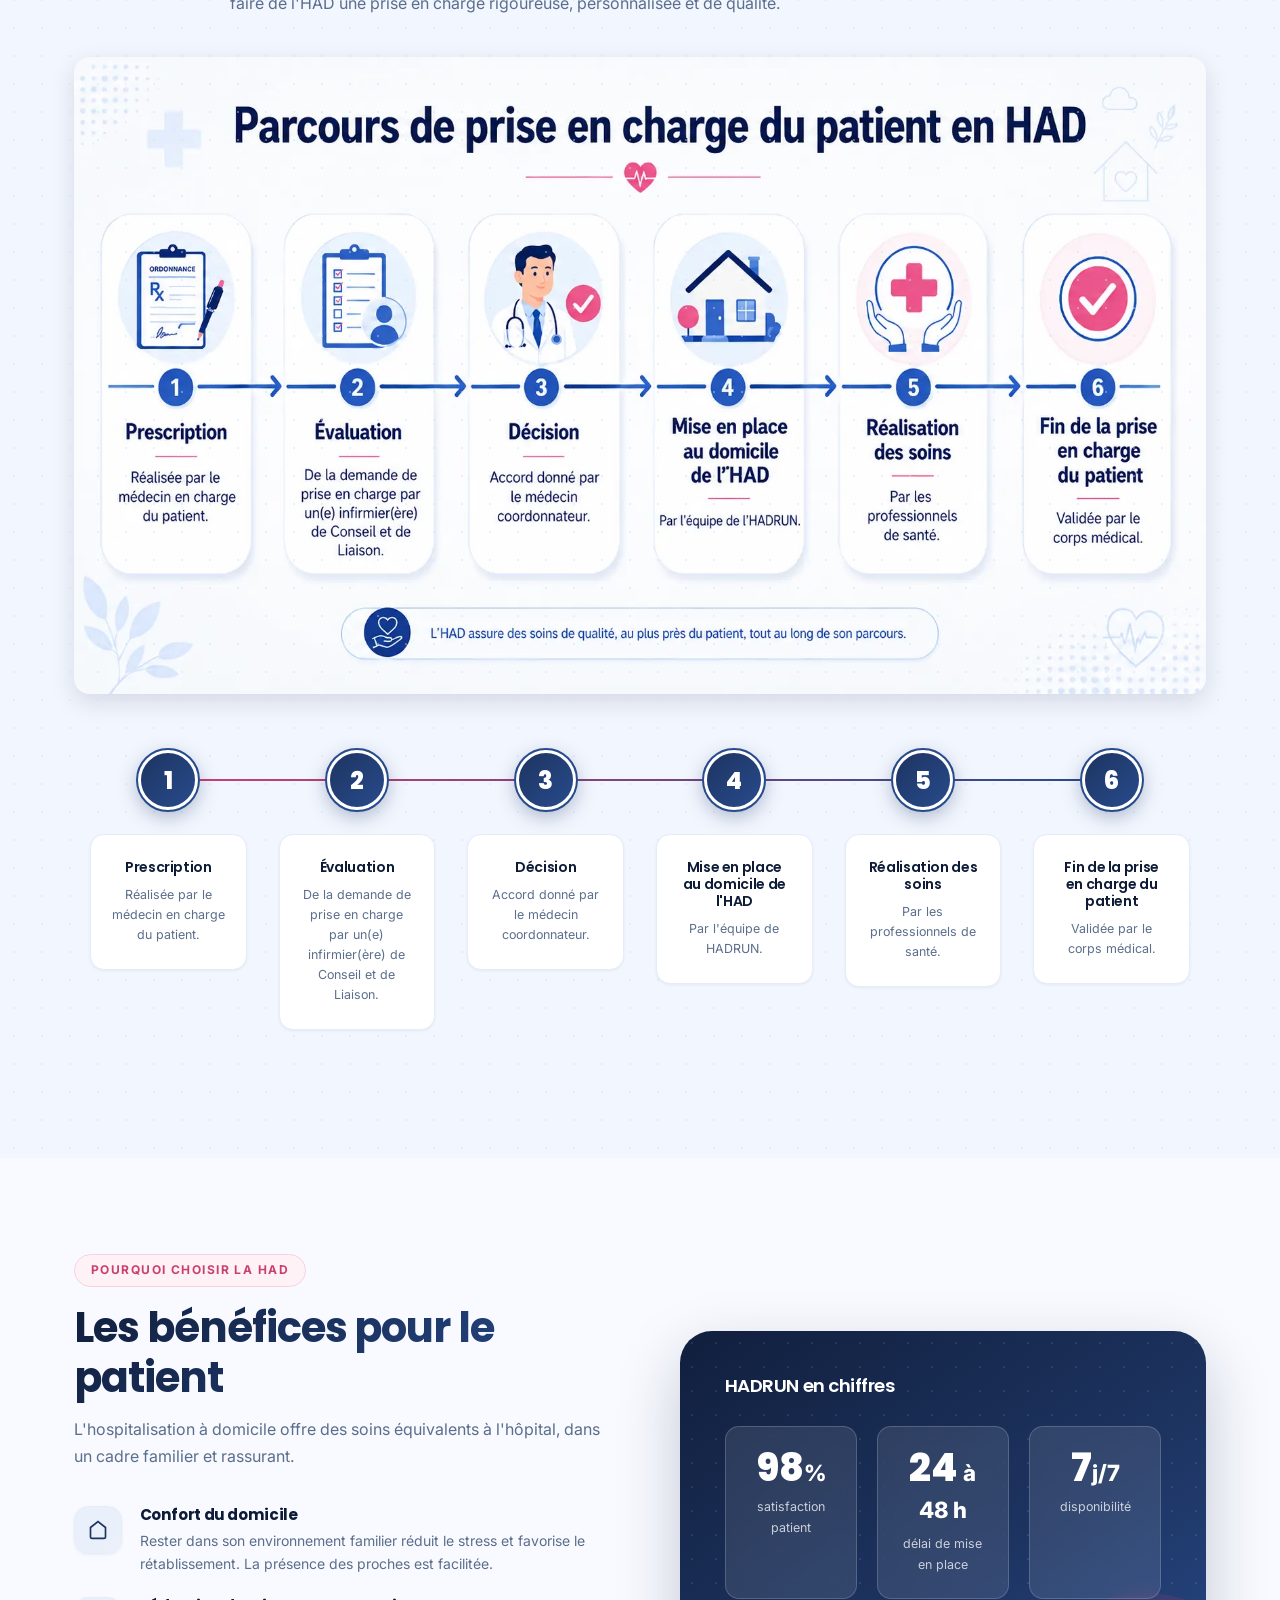
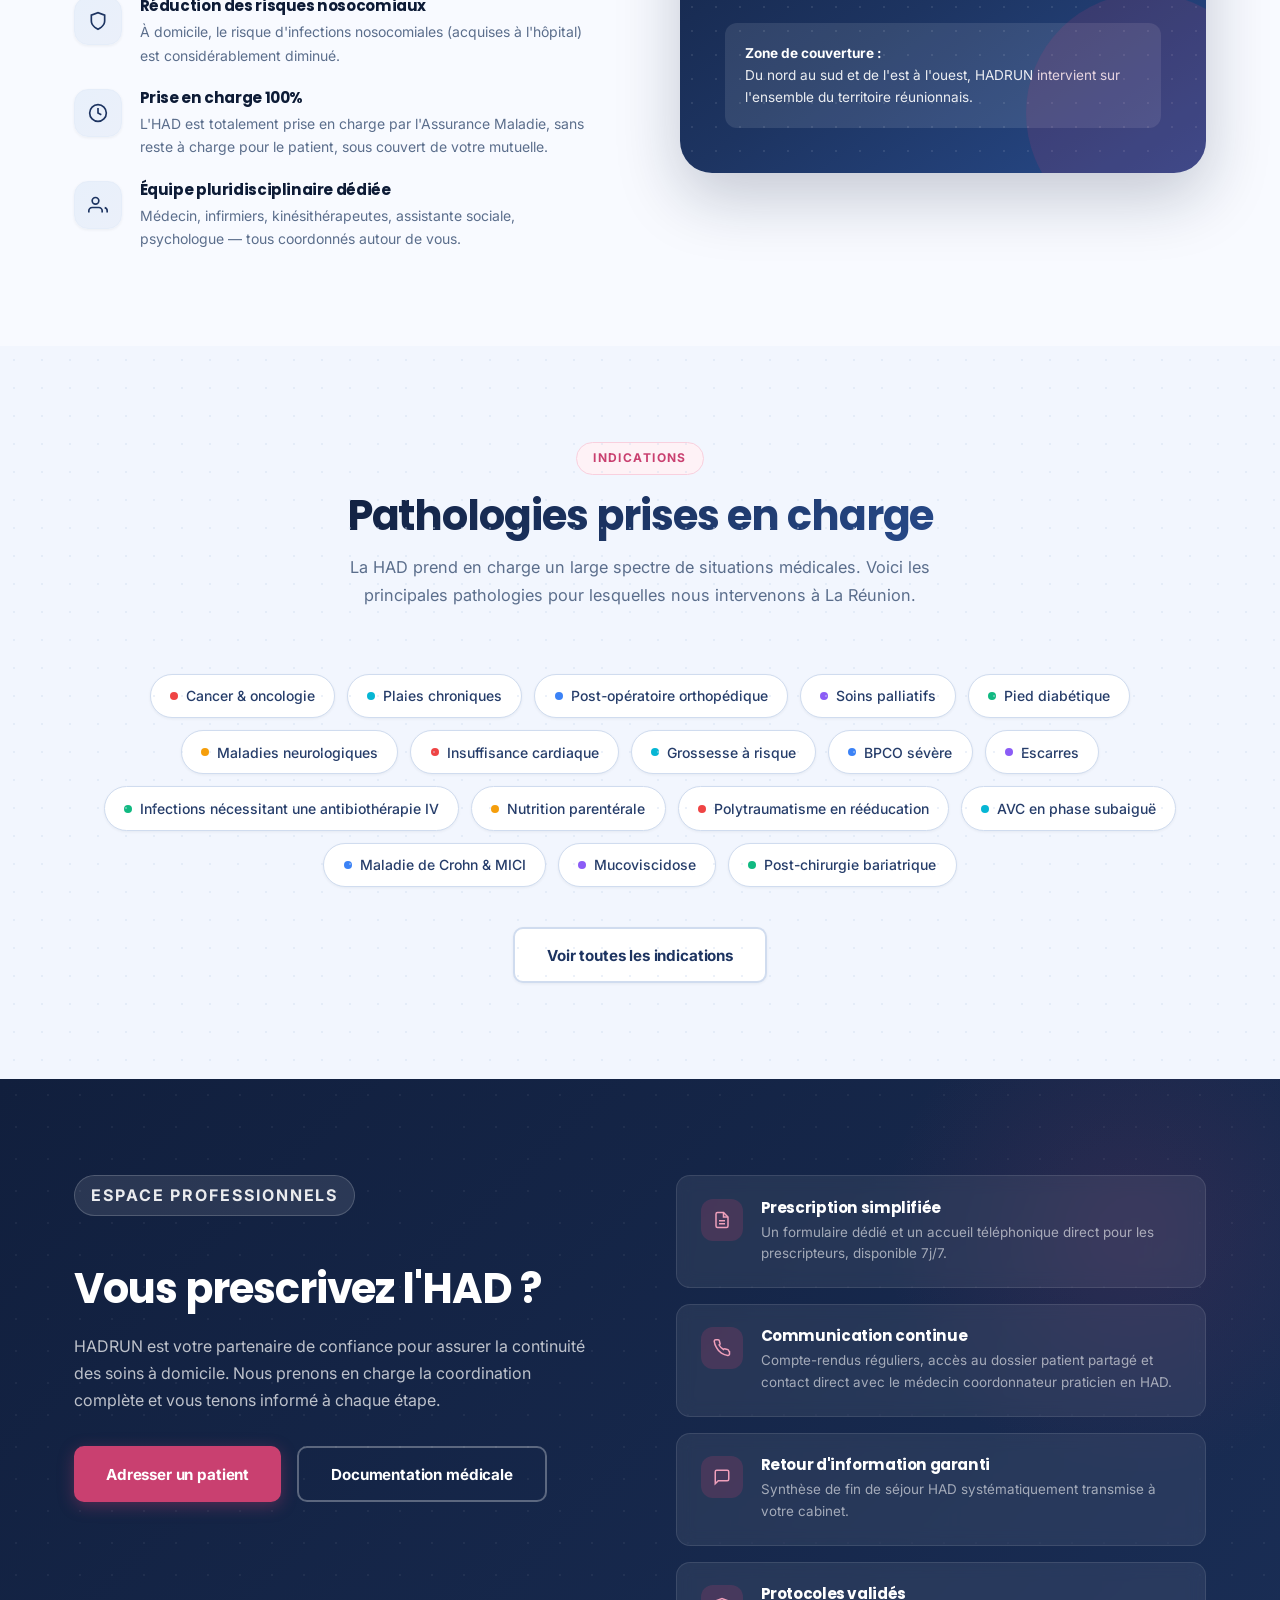
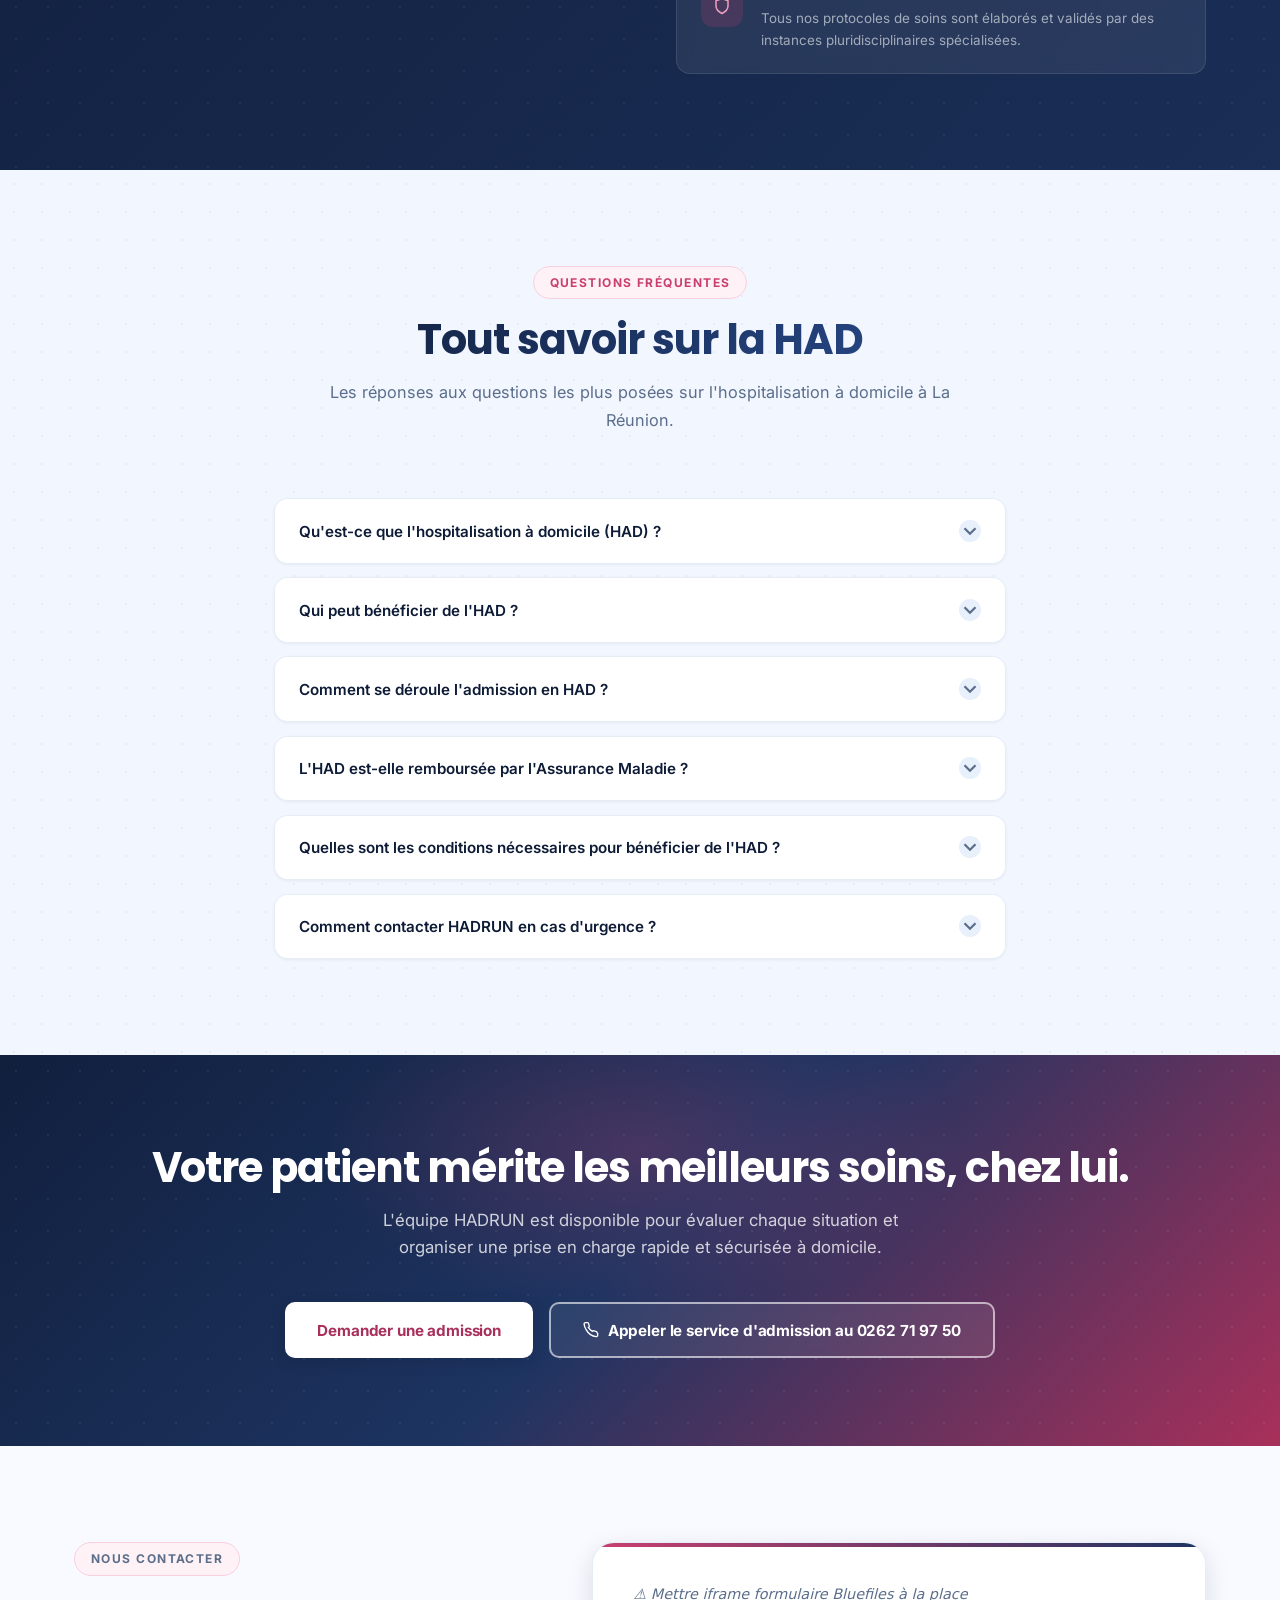
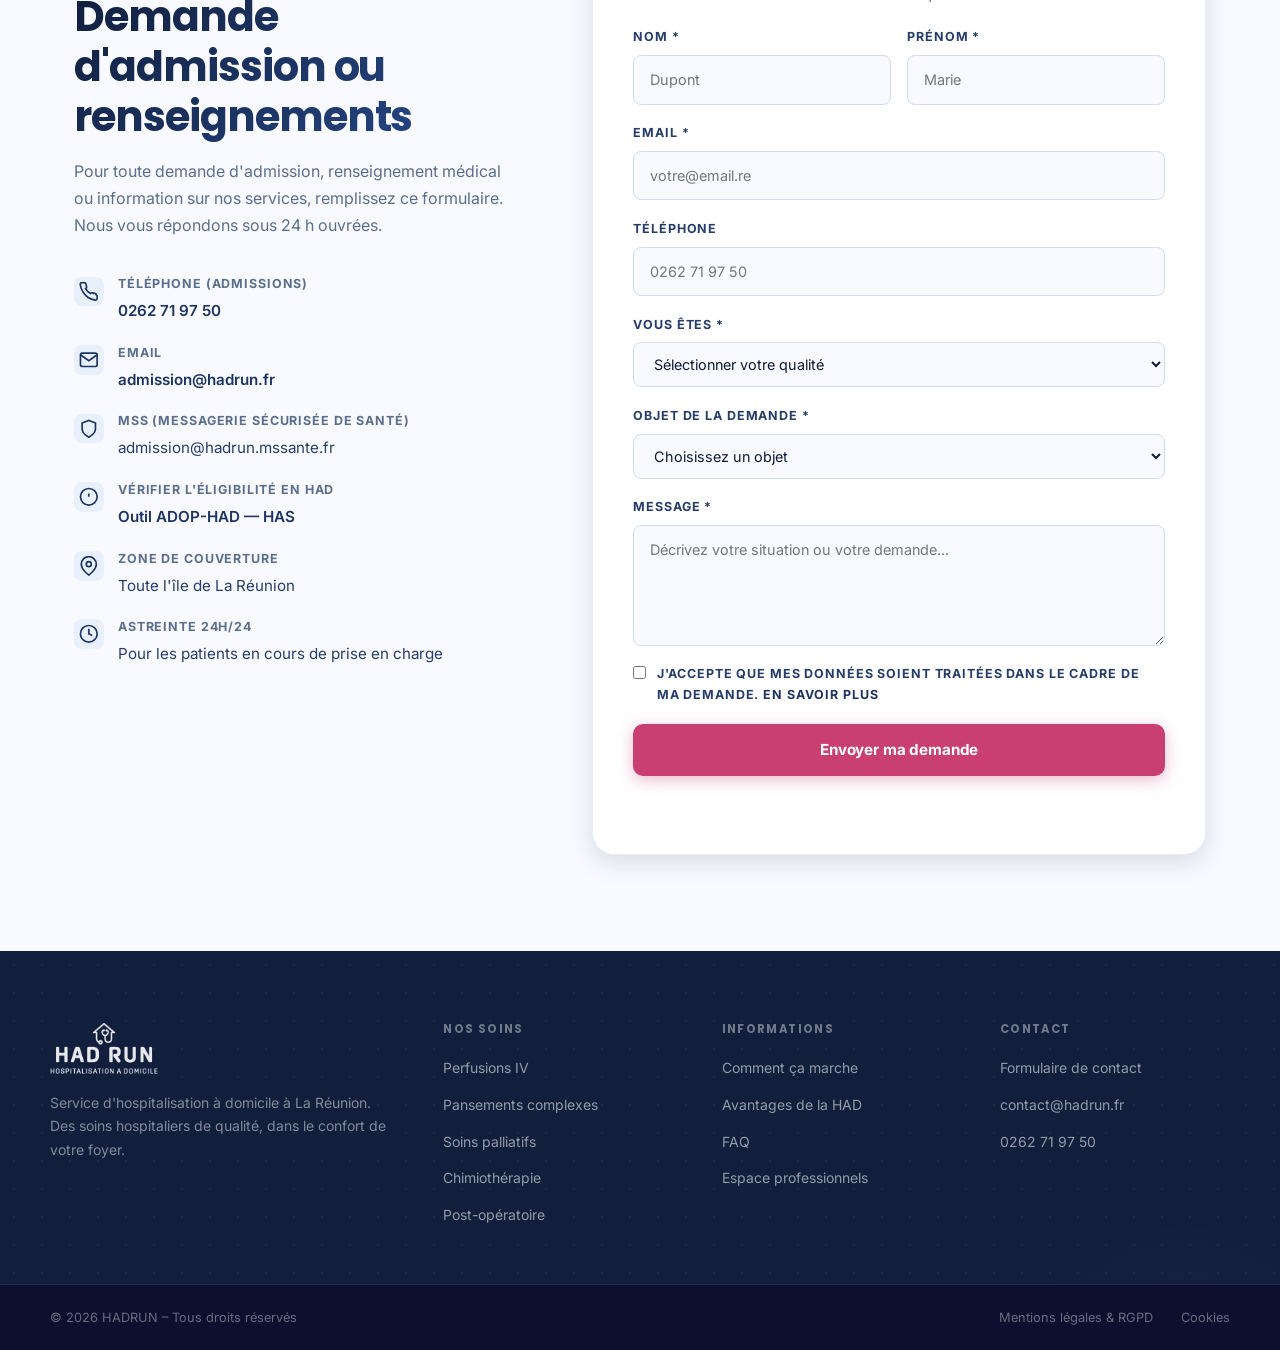
==== commit fd4fc278: "Update index.html" ====
--- a/index.html
+++ b/index.html
@@ -316,7 +316,7 @@
         <div style="max-width:820px;margin:0 auto 2.5rem;text-align:left">
           <p style="color:var(--text-muted);line-height:1.8;margin-bottom:.9rem">Dans le cadre réglementaire régissant l'HAD, nos missions sont d'évaluer et d'anticiper les besoins des patients, de coordonner les interventions et les soins, et d'en assurer la continuité en mettant une équipe pluridisciplinaire à disposition 24 h/24 et 7 j/7.</p>
           <p style="color:var(--text-muted);line-height:1.8;margin-bottom:.9rem">Celles de nos intervenants sont d'abord d'assurer les soins nécessaires au quotidien, selon une fréquence de prise en charge (une ou plusieurs fois par jour) définie et réévaluée régulièrement afin de s'adapter à l'évolution de la santé du patient.</p>
-          <p style="color:var(--text-muted);line-height:1.8;margin-bottom:.9rem">Une mission de lien régulier avec le patient ainsi que la coordination des interventions est assurée par un(e) infirmier(ère) coordonnateur(trice). L'équipe de l'HADRUN, en lien avec le médecin traitant, réévalue et adapte le protocole de soins lors de réunions périodiques.</p>
+          <p style="color:var(--text-muted);line-height:1.8;margin-bottom:.9rem">Une mission de lien régulier avec le patient ainsi que la coordination des interventions est assurée par un(e) infirmier(ère) coordonnateur(trice). L'équipe de HADRUN, en lien avec le médecin traitant, réévalue et adapte le protocole de soins lors de réunions périodiques.</p>
           <p style="color:var(--text-muted);line-height:1.8">Nos équipes ont également une mission d'information systématique, permettant notamment au médecin spécialiste d'être informé de l'évolution de l'état de santé du patient. Nous mettons ainsi tout en œuvre pour faire de l'HAD une prise en charge rigoureuse, personnalisée et de qualité.</p>
         </div>
 
@@ -351,7 +351,7 @@
             <div class="process-num">4</div>
             <div class="process-step-inner">
               <h3>Mise en place au domicile de l'HAD</h3>
-              <p>Par l'équipe de l'HADRUN.</p>
+              <p>Par l'équipe de HADRUN.</p>
             </div>
           </div>
           <div class="process-step" data-aos>
@@ -441,7 +441,7 @@
             <div style="background:rgba(255,255,255,.1);border-radius:12px;padding:1.25rem;margin-top:1.5rem">
               <p style="font-size:.85rem;color:rgba(255,255,255,.9);line-height:1.6">
                 <strong style="color:white">Zone de couverture :</strong><br>
-                Du nord au sud et de l'est à l'ouest, l'HADRUN intervient sur l'ensemble du territoire réunionnais.
+                Du nord au sud et de l'est à l'ouest, HADRUN intervient sur l'ensemble du territoire réunionnais.
               </p>
             </div>
           </div>
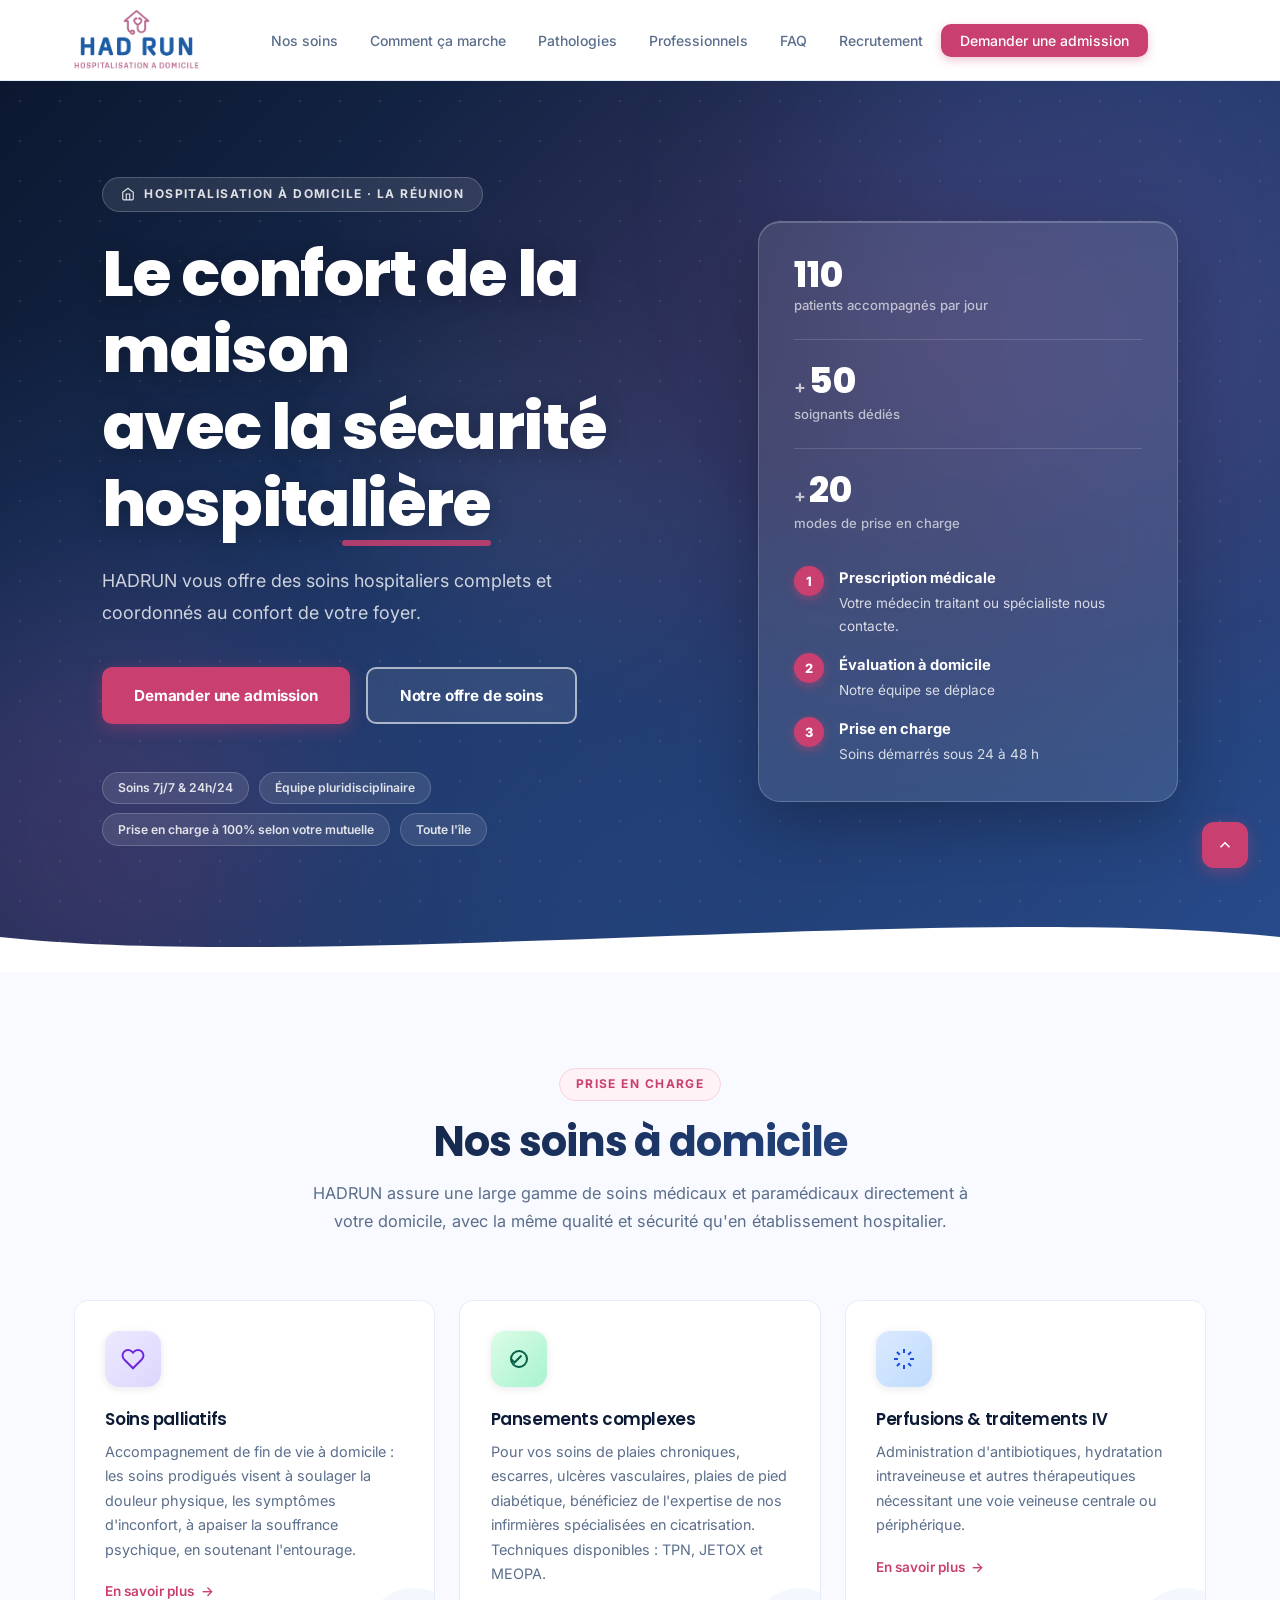
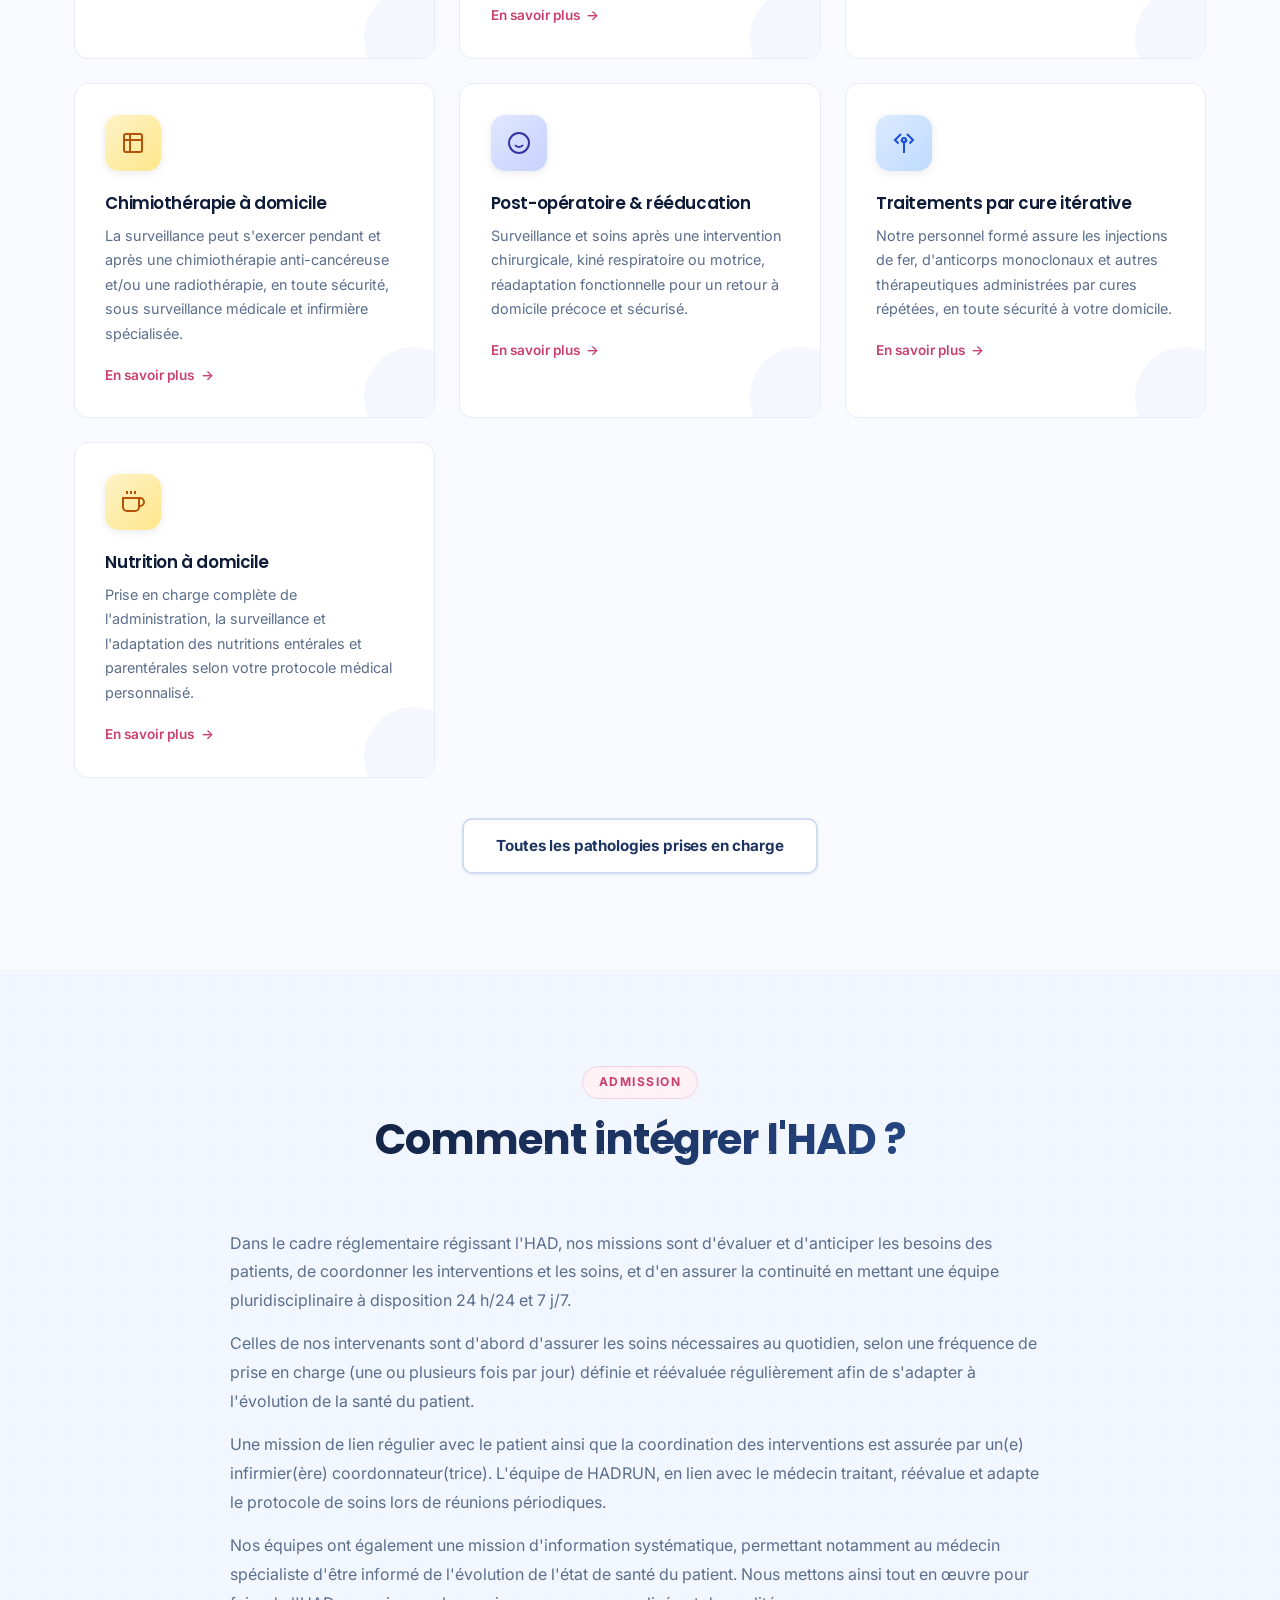
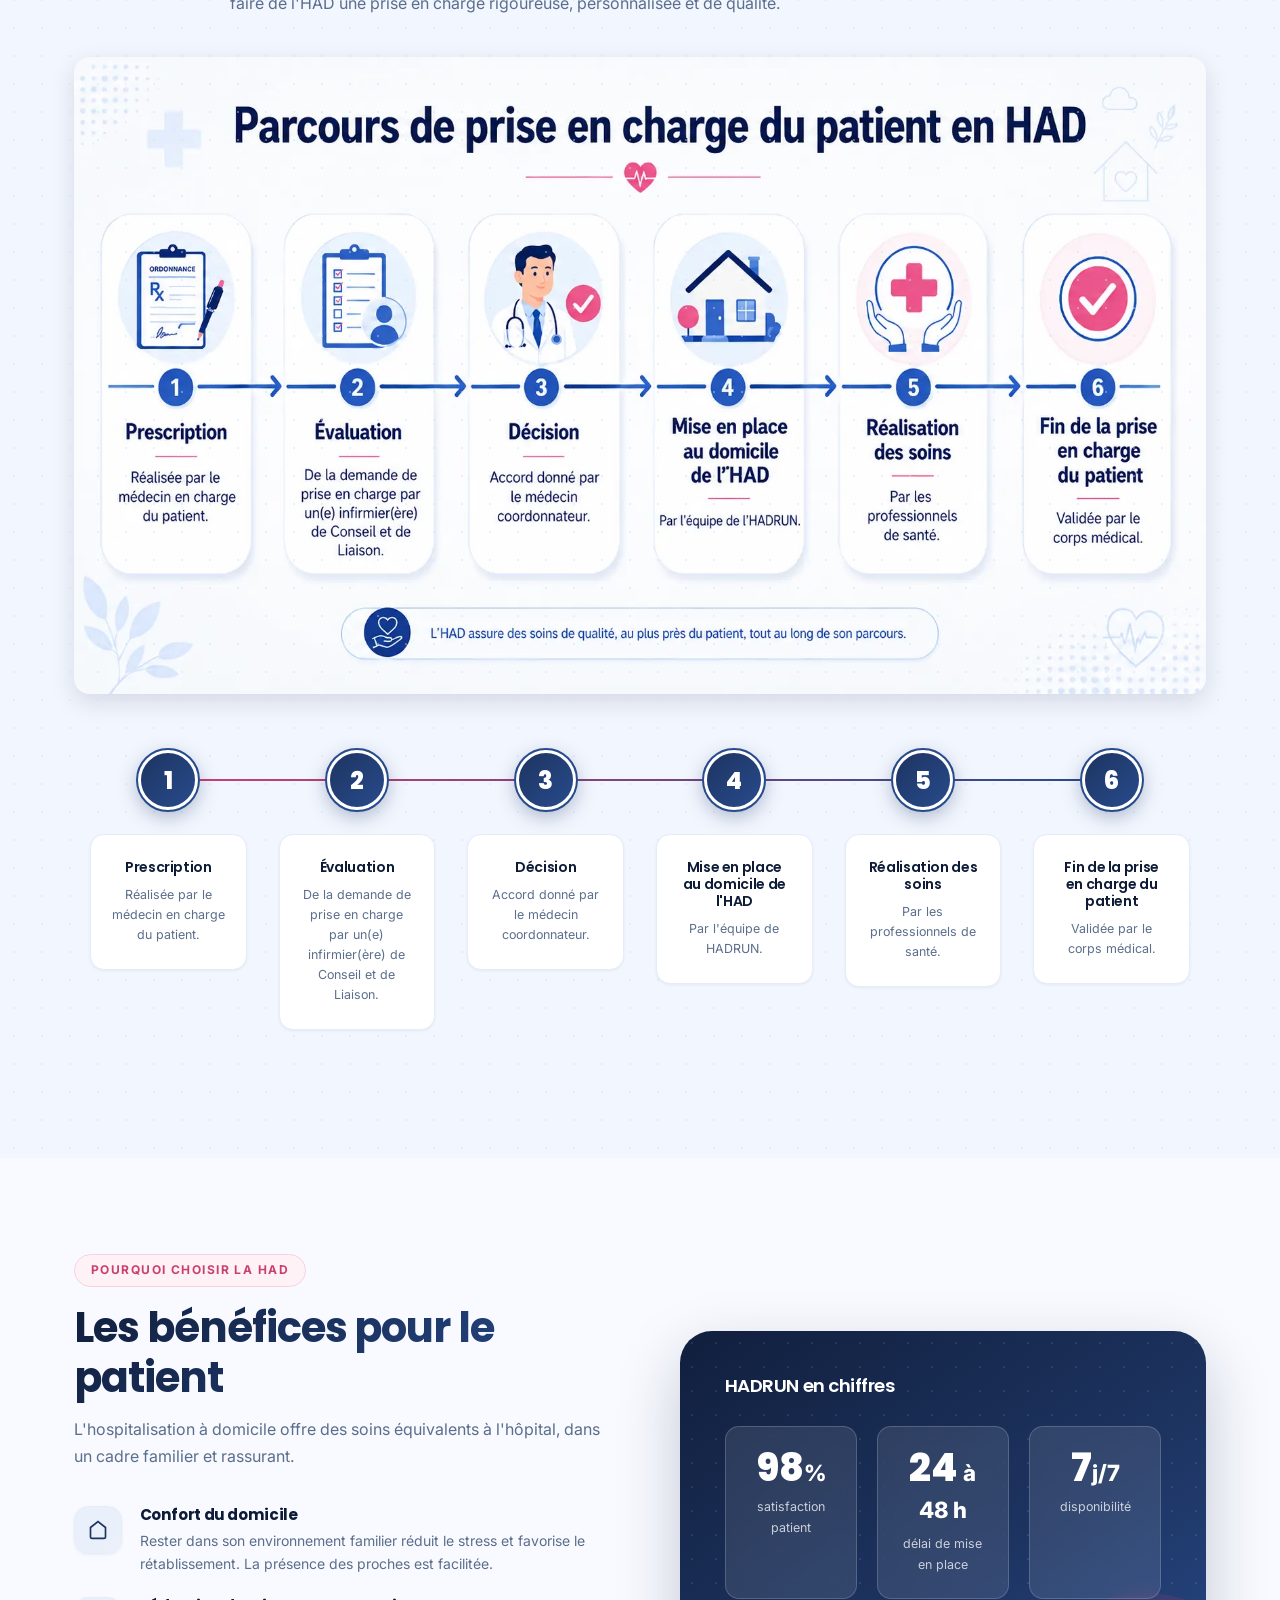
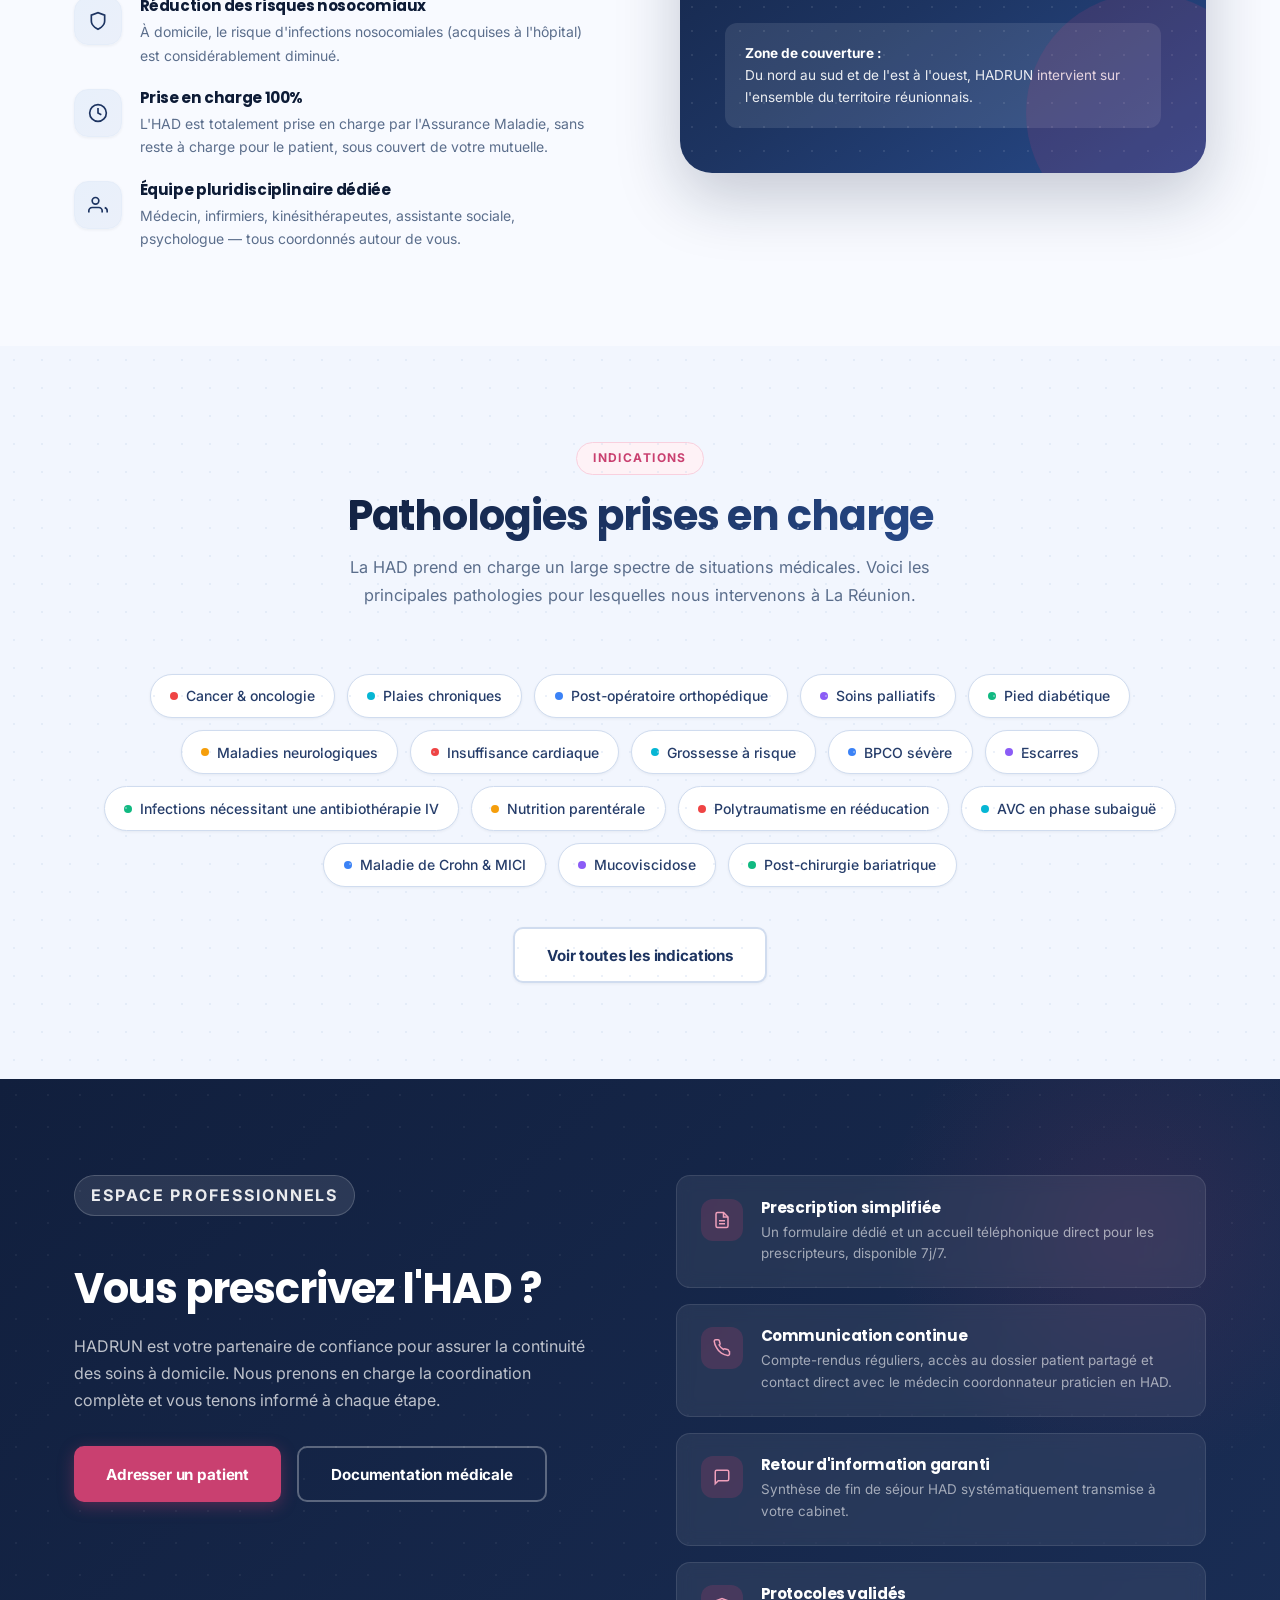
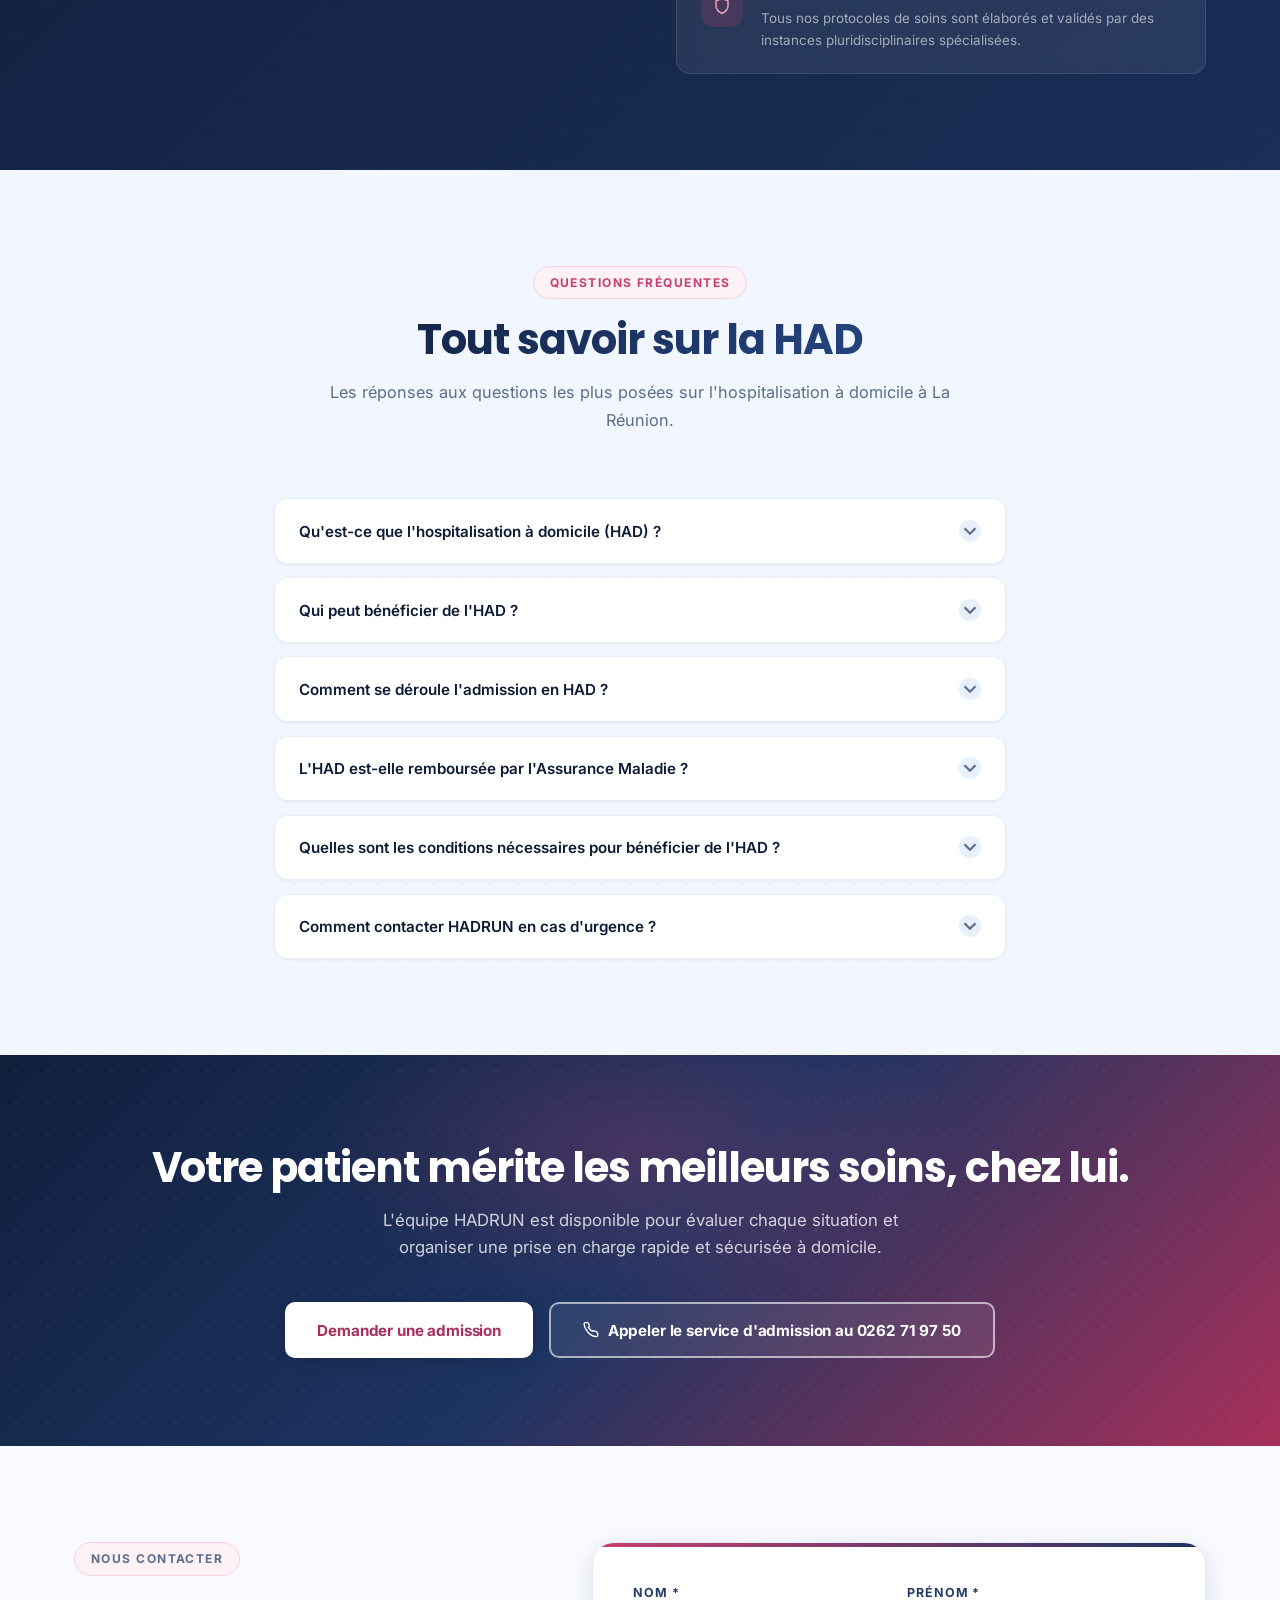
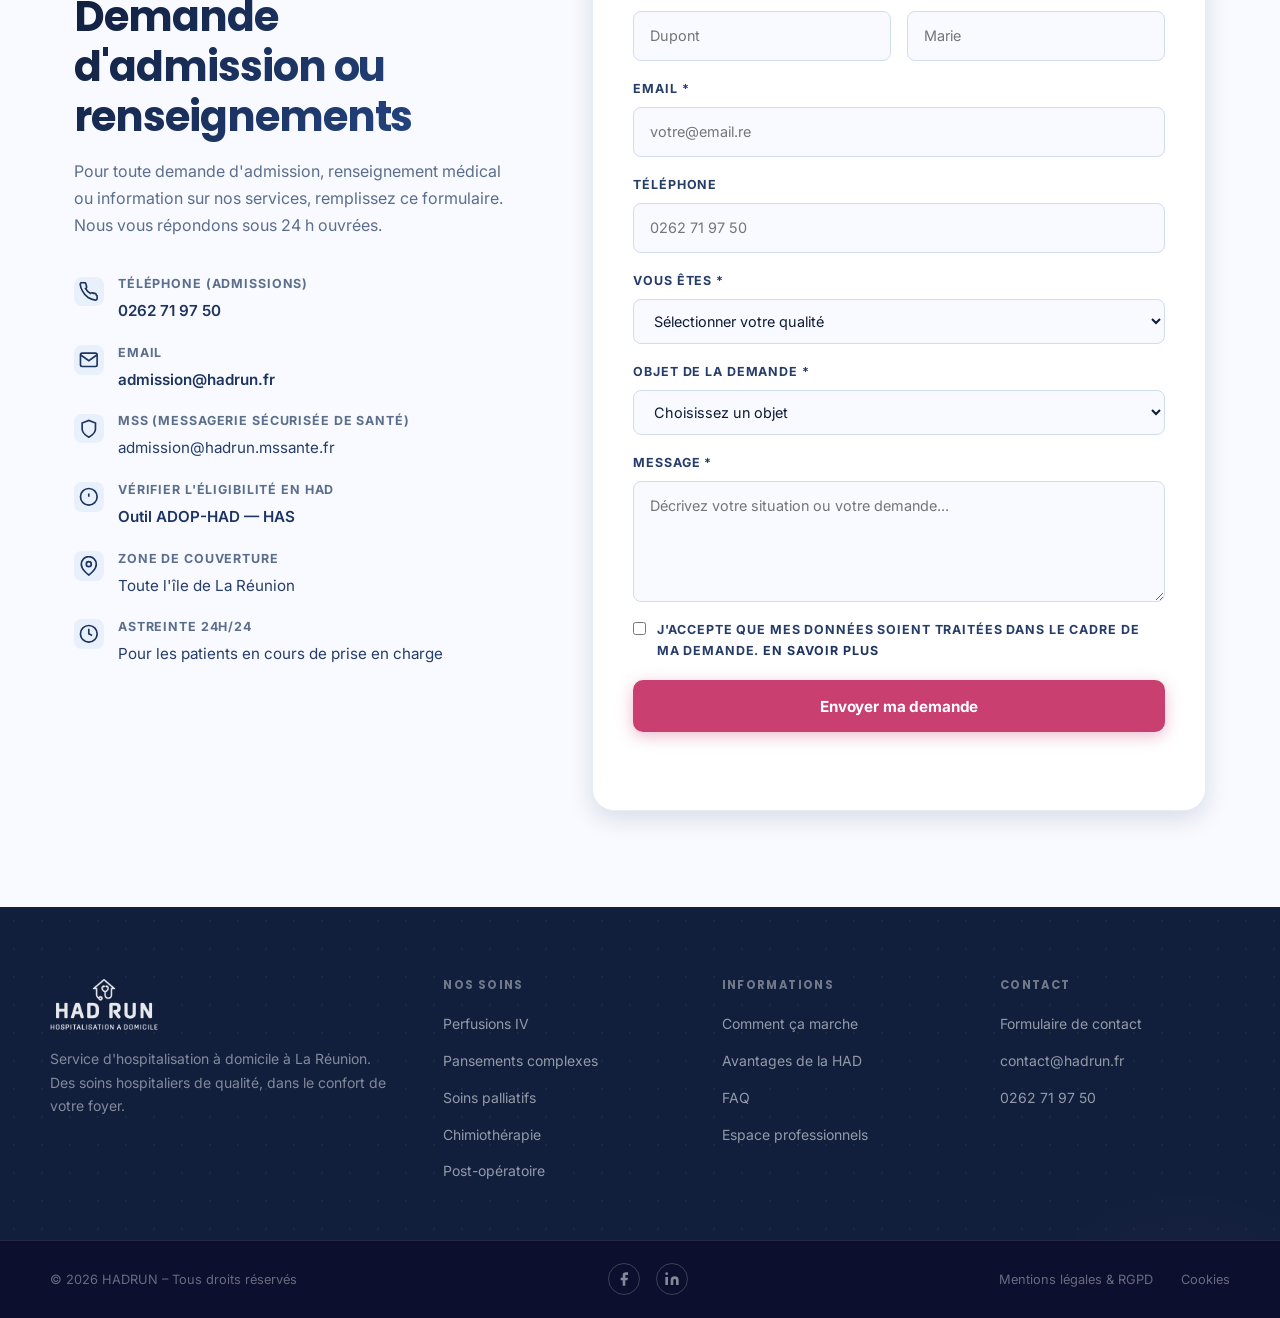
==== commit 129f464a: "2003-1406" ====
--- a/index.html
+++ b/index.html
@@ -155,7 +155,7 @@
         <div class="hero-content">
           <p class="hero-eyebrow">
             <svg width="14" height="14" viewBox="0 0 24 24" fill="none" stroke="currentColor" stroke-width="2" aria-hidden="true"><path d="M3 9l9-7 9 7v11a2 2 0 0 1-2 2H5a2 2 0 0 1-2-2z"/><polyline points="9 22 9 12 15 12 15 22"/></svg>
-            Service agréé · La Réunion
+            Hospitalisation à Domicile · La Réunion
           </p>
           <h1 id="hero-title">Le confort de la maison<br>avec la <em>sécurité hospitalière</em></h1>
           <p class="hero-desc">HADRUN vous offre des soins hospitaliers complets et coordonnés au confort de votre foyer.</p>
@@ -690,7 +690,6 @@
         </div>
 
         <div class="contact-form-wrap">
-          <p style="font-style:italic;color:var(--text-muted);margin-bottom:1.25rem;font-size:.9rem">⚠ <em>Mettre iframe formulaire Bluefiles à la place</em></p>
           <form class="contact-form" id="contact-form" action="/contact.php" method="post" novalidate>
             <div class="form-row--2">
               <div class="form-group">
@@ -811,6 +810,14 @@
     <div class="footer-bottom">
       <div class="container footer-bottom-inner">
         <p>&copy; 2026 HADRUN – Tous droits réservés</p>
+        <div class="footer-social">
+          <a href="https://www.facebook.com/aurar.dialyse.nutrition" target="_blank" rel="noopener" aria-label="Facebook Aurar">
+            <svg width="16" height="16" viewBox="0 0 24 24" fill="currentColor" aria-hidden="true"><path d="M18 2h-3a5 5 0 0 0-5 5v3H7v4h3v8h4v-8h3l1-4h-4V7a1 1 0 0 1 1-1h3z"/></svg>
+          </a>
+          <a href="https://www.linkedin.com/company/groupe-ovia-sante/" target="_blank" rel="noopener" aria-label="LinkedIn Groupe Ovia Santé">
+            <svg width="16" height="16" viewBox="0 0 24 24" fill="currentColor" aria-hidden="true"><path d="M16 8a6 6 0 0 1 6 6v7h-4v-7a2 2 0 0 0-2-2 2 2 0 0 0-2 2v7h-4v-7a6 6 0 0 1 6-6z"/><rect x="2" y="9" width="4" height="12"/><circle cx="4" cy="4" r="2"/></svg>
+          </a>
+        </div>
         <ul role="list">
           <li><a href="/mentions-legales.html">Mentions légales &amp; RGPD</a></li>
           <li><a href="/mentions-legales.html#cookies">Cookies</a></li>
--- a/css/style.css
+++ b/css/style.css
@@ -842,6 +842,9 @@
 .footer-bottom ul { display: flex; gap: 1.75rem; }
 .footer-bottom a { color: rgba(255,255,255,.38); transition: var(--transition); }
 .footer-bottom a:hover { color: rgba(255,255,255,.8); }
+.footer-social { display: flex; gap: 1rem; align-items: center; }
+.footer-social a { display: flex; align-items: center; justify-content: center; width: 2rem; height: 2rem; border-radius: 50%; border: 1px solid rgba(255,255,255,.2); color: rgba(255,255,255,.5); transition: var(--transition); }
+.footer-social a:hover { color: #fff; border-color: rgba(255,255,255,.6); background: rgba(255,255,255,.08); }
 
 /* ===== SCROLL TOP ===== */
 .scroll-top {
